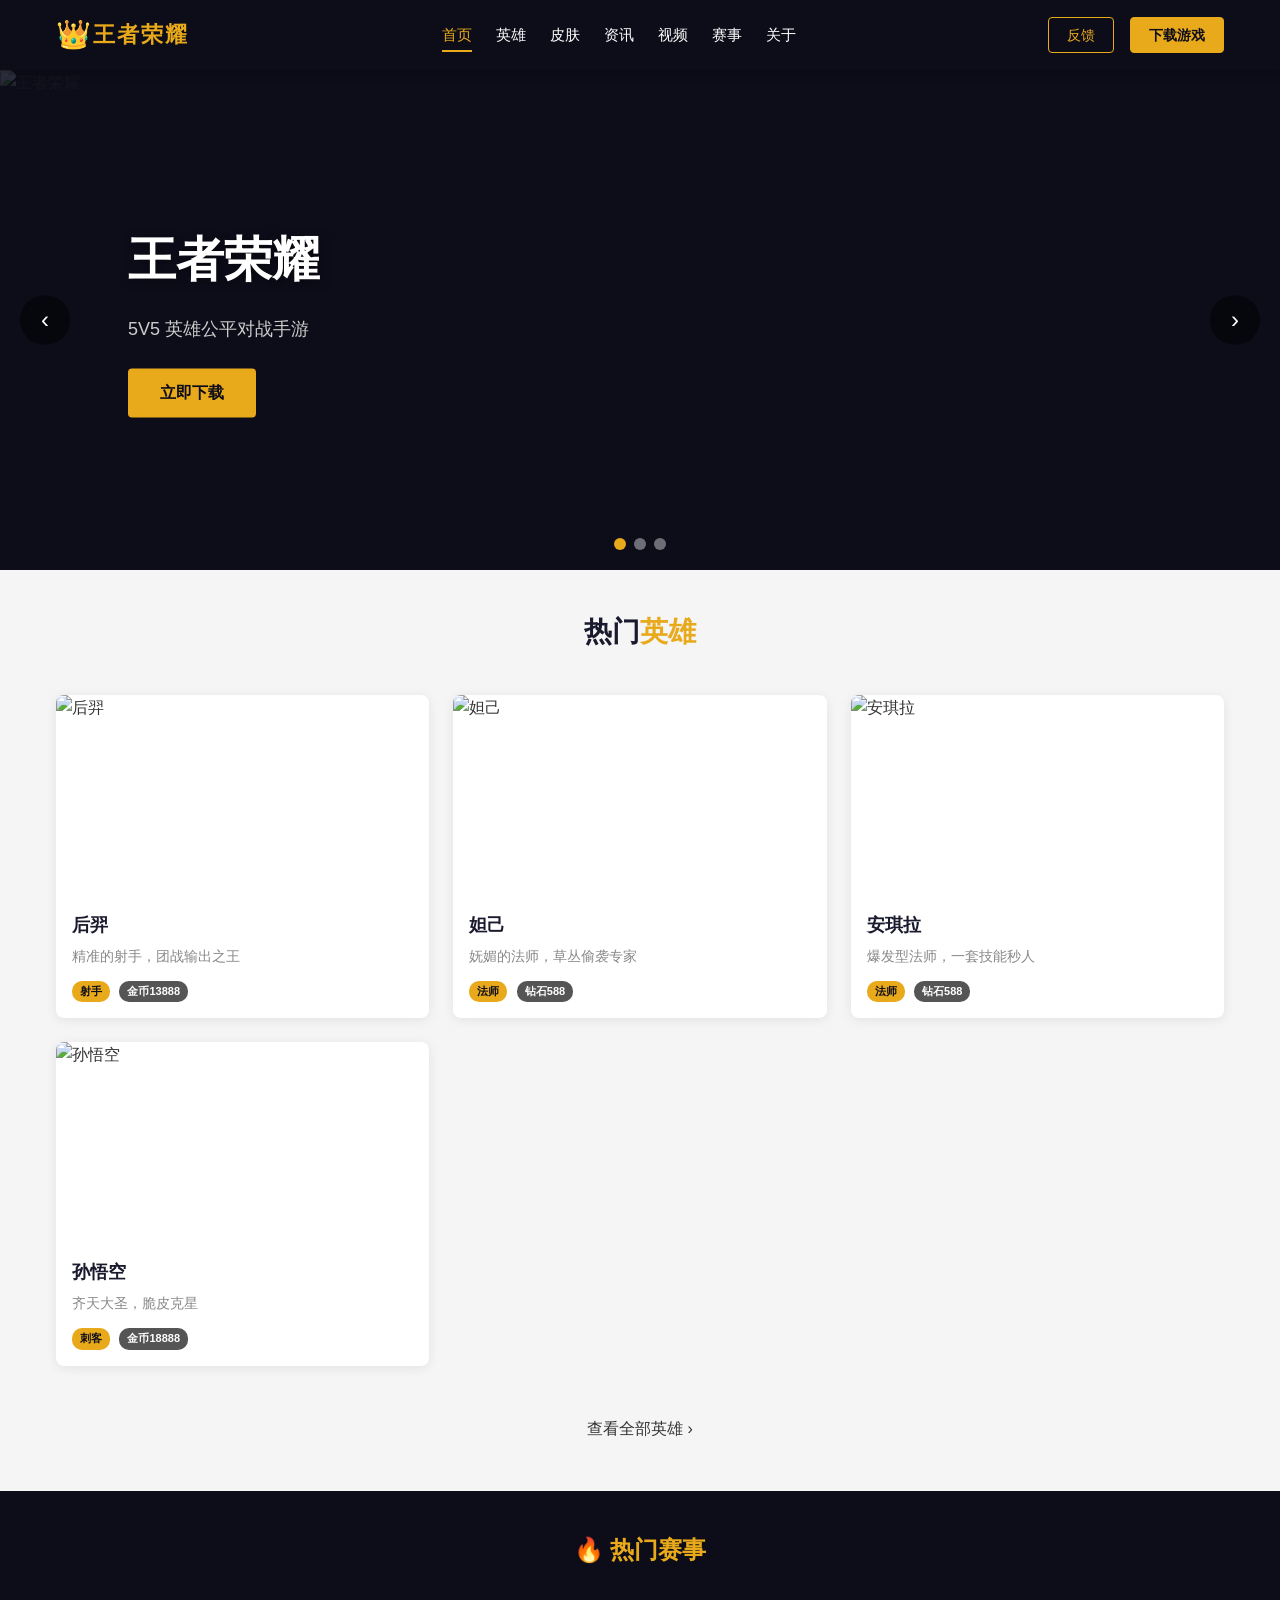
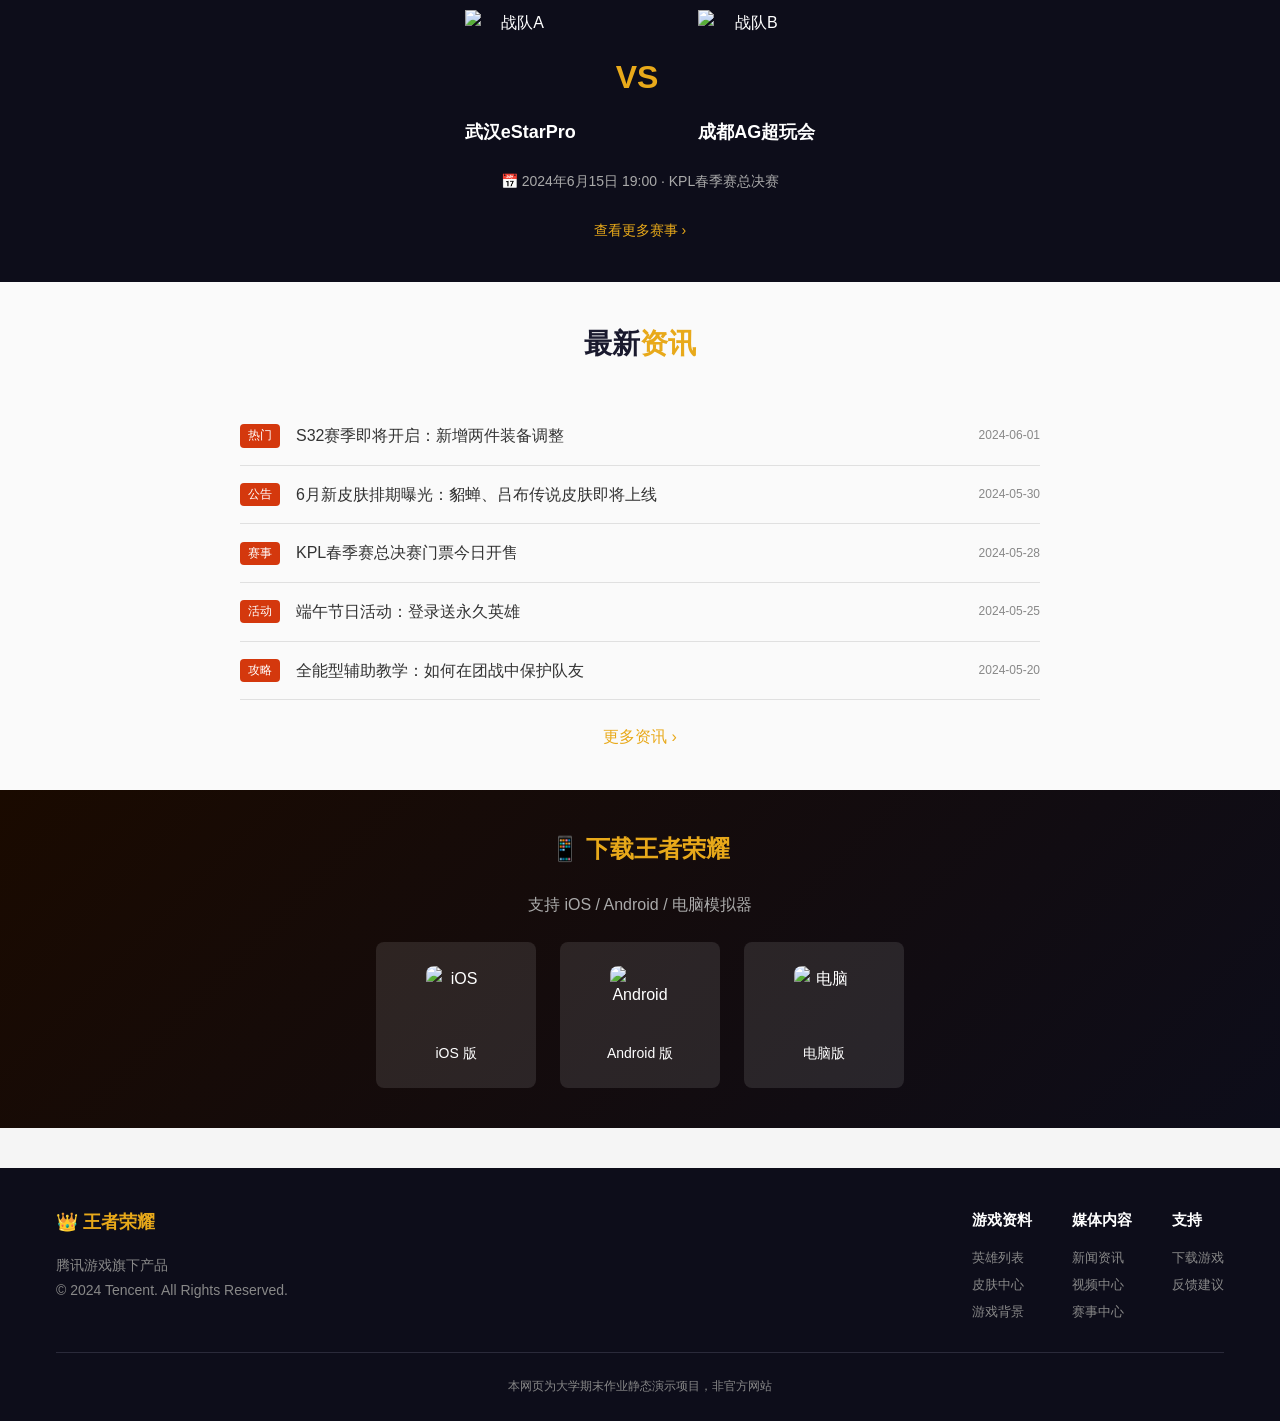
==== index.html @ e77afdf5 "feat: 完成王者荣耀官网静态网页项目 - 10个页面：首页、英雄列表、英雄详情、皮肤中心、新闻资讯、视频中心、赛事中心、下载中心、游戏介绍、反馈留言 - 使用真实英雄名称（后羿、妲己、安琪拉、孙悟" ====
<!DOCTYPE html>
<html lang="zh-CN">
<head>
    <meta charset="UTF-8">
    <meta name="viewport" content="width=device-width, initial-scale=1.0">
    <title>王者荣耀官方网站 - 腾讯游戏</title>
    <!-- 引入全局样式 -->
    <link rel="stylesheet" href="style.css">
    <style>
        /* ========== 首页专属样式（不放进通用 style.css）========== */
        .hero-showcase {
            padding: var(--spacing-xl) 0;
        }

        .hot-match {
            background: var(--color-bg-dark);
            padding: var(--spacing-xl) 0;
            color: white;
        }

        .hot-match h2 {
            text-align: center;
            margin-bottom: var(--spacing-lg);
        }

        .match-teams {
            display: flex;
            justify-content: center;
            align-items: center;
            gap: var(--spacing-xl);
        }

        .match-team {
            text-align: center;
        }

        .match-team img {
            width: 100px;
            height: 100px;
            object-fit: contain;
        }

        .match-team h4 {
            margin-top: var(--spacing-sm);
            font-size: 18px;
        }

        .match-vs {
            font-size: 32px;
            color: var(--color-primary);
            font-weight: bold;
        }

        .match-time {
            text-align: center;
            color: var(--color-text-light);
            margin-bottom: var(--spacing-lg);
            font-size: 14px;
        }

        .download-app-section {
            background: linear-gradient(135deg, #1a0a00 0%, var(--color-bg-dark) 100%);
            padding: var(--spacing-xl) 0;
            text-align: center;
            color: white;
        }

        .download-app-section h2 {
            color: var(--color-primary);
            margin-bottom: var(--spacing-lg);
        }

        .app-icons {
            display: flex;
            justify-content: center;
            gap: var(--spacing-lg);
            margin-top: var(--spacing-lg);
        }

        .app-icon-item {
            background: rgba(255,255,255,0.1);
            padding: var(--spacing-lg);
            border-radius: var(--radius-md);
            text-align: center;
            width: 160px;
        }

        .app-icon-item img {
            width: 60px;
            height: 60px;
            margin: 0 auto var(--spacing-md);
            border-radius: var(--radius-md);
        }

        .app-icon-item p {
            font-size: 14px;
        }

        .hot-news {
            padding: var(--spacing-xl) 0;
        }

        .hot-news-list {
            max-width: 800px;
            margin: 0 auto;
        }

        .hot-news-item {
            display: flex;
            align-items: center;
            padding: var(--spacing-md) 0;
            border-bottom: 1px solid var(--color-border);
        }

        .hot-news-item span {
            background: var(--color-accent);
            color: white;
            padding: 2px 8px;
            border-radius: var(--radius-sm);
            font-size: 12px;
            margin-right: var(--spacing-md);
            flex-shrink: 0;
        }

        .hot-news-item a {
            font-size: 16px;
            color: var(--color-text);
            transition: color 0.3s;
        }

        .hot-news-item a:hover {
            color: var(--color-primary);
        }

        .hot-news-item small {
            margin-left: auto;
            color: var(--color-text-light);
            font-size: 12px;
        }
    </style>
</head>
<body>

    <!-- ========== 顶部导航栏 ========== -->
    <header class="header">
        <div class="container">
            <nav class="nav">
                <!-- Logo -->
                <a href="index.html" class="logo">
                    <span style="font-size:28px;">👑</span>
                    王者荣耀
                </a>

                <!-- 导航链接 -->
                <ul class="nav-list">
                    <li><a href="index.html" class="active">首页</a></li>
                    <li><a href="heroes.html">英雄</a></li>
                    <li><a href="skins.html">皮肤</a></li>
                    <li><a href="news.html">资讯</a></li>
                    <li><a href="video.html">视频</a></li>
                    <li><a href="esports.html">赛事</a></li>
                    <li><a href="about.html">关于</a></li>
                </ul>

                <!-- 右侧按钮 -->
                <div class="nav-right">
                    <a href="contact.html" class="btn-nav btn-login">反馈</a>
                    <a href="download.html" class="btn-nav btn-download">下载游戏</a>
                </div>
            </nav>
        </div>
    </header>

    <!-- ========== 轮播 Banner ========== -->
    <section class="banner">
        <!-- 轮播图片（使用占位图，后续替换真实图片）-->
        <div class="banner-slides">
            <div class="banner-slide">
                <img src="https://game.gtimg.cn/images/yxzj/web201610/page_banner1.jpg" alt="王者荣耀">
                <div class="banner-overlay"></div>
                <div class="banner-content">
                    <h1>王者荣耀</h1>
                    <p>5V5 英雄公平对战手游</p>
                    <a href="download.html" class="btn-primary">立即下载</a>
                </div>
            </div>
            <div class="banner-slide">
                <img src="https://game.gtimg.cn/images/yxzj/web201610/page_banner2.jpg" alt="新英雄上线">
                <div class="banner-overlay"></div>
                <div class="banner-content">
                    <h1>新英雄·亚连</h1>
                    <p>剑舞长空，斩尽不平</p>
                    <a href="heroes.html" class="btn-primary">了解更多</a>
                </div>
            </div>
            <div class="banner-slide">
                <img src="https://game.gtimg.cn/images/yxzj/web201610/page_banner3.jpg" alt="冠军杯">
                <div class="banner-overlay"></div>
                <div class="banner-content">
                    <h1>2024 冠军杯</h1>
                    <p>巅峰对决，谁与争锋</p>
                    <a href="esports.html" class="btn-primary">观赛入口</a>
                </div>
            </div>
        </div>

        <!-- 左右箭头 -->
        <div class="banner-arrow prev">‹</div>
        <div class="banner-arrow next">›</div>

        <!-- 指示点 -->
        <div class="banner-dots">
            <span class="active"></span>
            <span></span>
            <span></span>
        </div>
    </section>

    <!-- ========== 热门英雄展示 ========== -->
    <section class="hero-showcase">
        <div class="container">
            <h2 class="section-title">热门<span>英雄</span></h2>
            <div class="card-grid">
                <!-- 英雄卡片 1：后羿 -->
                <div class="card">
                    <img src="https://game.gtimg.cn/images/yxzj/img201606/heroimg/111/111.jpg" alt="后羿">
                    <div class="card-body">
                        <h3>后羿</h3>
                        <p>精准的射手，团战输出之王</p>
                        <div style="margin-top:10px;">
                            <span class="hero-tag">射手</span>
                            <span class="hero-tag" style="background:#555;color:#fff;">金币13888</span>
                        </div>
                    </div>
                </div>
                <!-- 英雄卡片 2：妲己 -->
                <div class="card">
                    <img src="https://game.gtimg.cn/images/yxzj/img201606/heroimg/109/109.jpg" alt="妲己">
                    <div class="card-body">
                        <h3>妲己</h3>
                        <p>妩媚的法师，草丛偷袭专家</p>
                        <div style="margin-top:10px;">
                            <span class="hero-tag">法师</span>
                            <span class="hero-tag" style="background:#555;color:#fff;">钻石588</span>
                        </div>
                    </div>
                </div>
                <!-- 英雄卡片 3：安琪拉 -->
                <div class="card">
                    <img src="https://game.gtimg.cn/images/yxzj/img201606/heroimg/142/142.jpg" alt="安琪拉">
                    <div class="card-body">
                        <h3>安琪拉</h3>
                        <p>爆发型法师，一套技能秒人</p>
                        <div style="margin-top:10px;">
                            <span class="hero-tag">法师</span>
                            <span class="hero-tag" style="background:#555;color:#fff;">钻石588</span>
                        </div>
                    </div>
                </div>
                <!-- 英雄卡片 4：孙悟空 -->
                <div class="card">
                    <img src="https://game.gtimg.cn/images/yxzj/img201606/heroimg/167/167.jpg" alt="孙悟空">
                    <div class="card-body">
                        <h3>孙悟空</h3>
                        <p>齐天大圣，脆皮克星</p>
                        <div style="margin-top:10px;">
                            <span class="hero-tag">刺客</span>
                            <span class="hero-tag" style="background:#555;color:#fff;">金币18888</span>
                        </div>
                    </div>
                </div>
            </div>
            <div style="text-align:center;margin-top:var(--spacing-xl);">
                <a href="heroes.html" class="btn-primary" style="padding:10px 30px;border-radius:8px;display:inline-block;">查看全部英雄 ›</a>
            </div>
        </div>
    </section>

    <!-- ========== 热门赛事 ========== -->
    <section class="hot-match">
        <div class="container">
            <h2 style="color:var(--color-primary);text-align:center;margin-bottom:var(--spacing-xl);">🔥 热门赛事</h2>
            <div class="match-teams">
                <div class="match-team">
                    <img src="https://game.gtimg.cn/images/yxzj/esports/team/hero1.png" alt="战队A">
                    <h4>武汉eStarPro</h4>
                </div>
                <div class="match-vs">VS</div>
                <div class="match-team">
                    <img src="https://game.gtimg.cn/images/yxzj/esports/team/hero2.png" alt="战队B">
                    <h4>成都AG超玩会</h4>
                </div>
            </div>
            <p class="match-time" style="text-align:center;margin-top:var(--spacing-lg);color:#aaa;">
                📅 2024年6月15日 19:00 · KPL春季赛总决赛
            </p>
            <div style="text-align:center;">
                <a href="esports.html" style="color:var(--color-primary);font-size:14px;">查看更多赛事 ›</a>
            </div>
        </div>
    </section>

    <!-- ========== 热点资讯 ========== -->
    <section class="hot-news" style="background:#fafafa;">
        <div class="container">
            <h2 class="section-title">最新<span>资讯</span></h2>
            <div class="hot-news-list">
                <div class="hot-news-item">
                    <span>热门</span>
                    <a href="news.html">S32赛季即将开启：新增两件装备调整</a>
                    <small>2024-06-01</small>
                </div>
                <div class="hot-news-item">
                    <span>公告</span>
                    <a href="news.html">6月新皮肤排期曝光：貂蝉、吕布传说皮肤即将上线</a>
                    <small>2024-05-30</small>
                </div>
                <div class="hot-news-item">
                    <span>赛事</span>
                    <a href="esports.html">KPL春季赛总决赛门票今日开售</a>
                    <small>2024-05-28</small>
                </div>
                <div class="hot-news-item">
                    <span>活动</span>
                    <a href="news.html">端午节日活动：登录送永久英雄</a>
                    <small>2024-05-25</small>
                </div>
                <div class="hot-news-item">
                    <span>攻略</span>
                    <a href="video.html">全能型辅助教学：如何在团战中保护队友</a>
                    <small>2024-05-20</small>
                </div>
            </div>
            <div style="text-align:center;margin-top:var(--spacing-lg);">
                <a href="news.html" style="color:var(--color-primary);">更多资讯 ›</a>
            </div>
        </div>
    </section>

    <!-- ========== 下载 App ========== -->
    <section class="download-app-section">
        <div class="container">
            <h2>📱 下载王者荣耀</h2>
            <p style="color:#aaa;margin-bottom:var(--spacing-lg);">支持 iOS / Android / 电脑模拟器</p>
            <div class="app-icons">
                <div class="app-icon-item">
                    <img src="https://puui.qpic.cn/vupload/0/1586585781086_r2hnoqf1y6h.png/0" alt="iOS">
                    <p>iOS 版</p>
                </div>
                <div class="app-icon-item">
                    <img src="https://puui.qpic.cn/vupload/0/1586585781090_7k5k4c2l9.png/0" alt="Android">
                    <p>Android 版</p>
                </div>
                <div class="app-icon-item">
                    <img src="https://game.gtimg.cn/images/yxzj/web201706/mac.png" alt="电脑">
                    <p>电脑版</p>
                </div>
            </div>
        </div>
    </section>

    <!-- ========== 底部 Footer ========== -->
    <footer class="footer">
        <div class="container">
            <div class="footer-content">
                <div class="footer-left">
                    <h3>👑 王者荣耀</h3>
                    <p>腾讯游戏旗下产品</p>
                    <p>© 2024 Tencent. All Rights Reserved.</p>
                </div>
                <div class="footer-links">
                    <div>
                        <h4>游戏资料</h4>
                        <a href="heroes.html">英雄列表</a>
                        <a href="skins.html">皮肤中心</a>
                        <a href="about.html">游戏背景</a>
                    </div>
                    <div>
                        <h4>媒体内容</h4>
                        <a href="news.html">新闻资讯</a>
                        <a href="video.html">视频中心</a>
                        <a href="esports.html">赛事中心</a>
                    </div>
                    <div>
                        <h4>支持</h4>
                        <a href="download.html">下载游戏</a>
                        <a href="contact.html">反馈建议</a>
                    </div>
                </div>
            </div>
            <div class="footer-bottom">
                <p>本网页为大学期末作业静态演示项目，非官方网站</p>
            </div>
        </div>
    </footer>

    <!-- 引入 JS -->
    <script src="main.js"></script>
</body>
</html>
---- style.css ----
/* ============================================
   王者荣耀官网 - 全局样式表
   适用于所有页面，代码简洁，注释详细
   ============================================ */

/* ---------- 0. CSS变量（全局颜色/字体）---------- */
:root {
    /* 主色调 */
    --color-primary: #e8a91a;       /* 王者金 */
    --color-secondary: #1a1a2e;     /* 深蓝黑 */
    --color-accent: #d4380d;        /* 红色强调 */
    --color-bg-dark: #0d0d1a;       /* 深色背景 */
    --color-bg-light: #f5f5f5;      /* 浅色背景 */

    /* 文字颜色 */
    --color-text: #333333;
    --color-text-light: #888888;
    --color-text-white: #ffffff;

    /* 边框 */
    --color-border: #e0e0e0;
    --color-border-dark: #2a2a3a;

    /* 间距 */
    --spacing-sm: 8px;
    --spacing-md: 16px;
    --spacing-lg: 24px;
    --spacing-xl: 40px;

    /* 圆角 */
    --radius-sm: 4px;
    --radius-md: 8px;
    --radius-lg: 12px;
}

/* ---------- 1. 基础重置 ---------- */
* {
    margin: 0;
    padding: 0;
    box-sizing: border-box;
}

body {
    font-family: "Microsoft YaHei", "PingFang SC", sans-serif;
    font-size: 16px;
    line-height: 1.6;
    color: var(--color-text);
    background-color: var(--color-bg-light);
    min-height: 100vh;
}

a {
    text-decoration: none;
    color: inherit;
}

ul {
    list-style: none;
}

img {
    max-width: 100%;
    display: block;
}

/* ---------- 2. 通用布局类 ---------- */
.container {
    width: 1200px;
    margin: 0 auto;
    padding: 0 var(--spacing-md);
}

.section-title {
    font-size: 28px;
    color: var(--color-secondary);
    text-align: center;
    margin-bottom: var(--spacing-xl);
}

.section-title span {
    color: var(--color-primary);
}

/* ---------- 3. 顶部导航栏 ---------- */
.header {
    background-color: var(--color-bg-dark);
    position: sticky;
    top: 0;
    z-index: 1000;
    box-shadow: 0 2px 10px rgba(0,0,0,0.3);
}

.nav {
    display: flex;
    align-items: center;
    height: 70px;
    justify-content: space-between;
}

/* Logo */
.logo {
    display: flex;
    align-items: center;
    color: var(--color-primary);
    font-size: 22px;
    font-weight: bold;
    letter-spacing: 2px;
}

.logo img {
    height: 40px;
    margin-right: 10px;
}

/* 导航链接 */
.nav-list {
    display: flex;
    gap: var(--spacing-lg);
}

.nav-list a {
    color: var(--color-text-white);
    font-size: 15px;
    padding: 5px 0;
    transition: color 0.3s;
    position: relative;
}

.nav-list a:hover,
.nav-list a.active {
    color: var(--color-primary);
}

.nav-list a::after {
    content: '';
    position: absolute;
    bottom: -4px;
    left: 0;
    width: 0;
    height: 2px;
    background: var(--color-primary);
    transition: width 0.3s;
}

.nav-list a:hover::after,
.nav-list a.active::after {
    width: 100%;
}

/* 导航右侧按钮 */
.nav-right {
    display: flex;
    gap: var(--spacing-md);
}

.btn-nav {
    padding: 6px 18px;
    border-radius: var(--radius-sm);
    font-size: 14px;
    cursor: pointer;
    transition: all 0.3s;
}

.btn-login {
    background: transparent;
    border: 1px solid var(--color-primary);
    color: var(--color-primary);
}

.btn-login:hover {
    background: var(--color-primary);
    color: var(--color-bg-dark);
}

.btn-download {
    background: var(--color-primary);
    border: 1px solid var(--color-primary);
    color: var(--color-bg-dark);
    font-weight: bold;
}

.btn-download:hover {
    background: #ffb933;
    border-color: #ffb933;
}

/* ---------- 4. 底部 Footer ---------- */
.footer {
    background-color: var(--color-bg-dark);
    color: var(--color-text-light);
    padding: var(--spacing-xl) 0 var(--spacing-lg);
    margin-top: var(--spacing-xl);
}

.footer-content {
    display: flex;
    justify-content: space-between;
    gap: var(--spacing-xl);
}

.footer-left h3 {
    color: var(--color-primary);
    font-size: 18px;
    margin-bottom: var(--spacing-md);
}

.footer-left p {
    font-size: 14px;
    line-height: 1.8;
}

.footer-links {
    display: flex;
    gap: var(--spacing-xl);
}

.footer-links div h4 {
    color: var(--color-text-white);
    margin-bottom: var(--spacing-md);
    font-size: 15px;
}

.footer-links div a {
    display: block;
    color: var(--color-text-light);
    font-size: 13px;
    margin-bottom: 6px;
    transition: color 0.3s;
}

.footer-links div a:hover {
    color: var(--color-primary);
}

.footer-bottom {
    text-align: center;
    padding-top: var(--spacing-lg);
    margin-top: var(--spacing-lg);
    border-top: 1px solid var(--color-border-dark);
    font-size: 12px;
}

/* ---------- 5. 轮播 Banner ---------- */
.banner {
    position: relative;
    width: 100%;
    height: 500px;
    overflow: hidden;
    background: var(--color-bg-dark);
}

.banner-slides {
    display: flex;
    height: 100%;
    transition: transform 0.5s ease;
}

.banner-slide {
    min-width: 100%;
    height: 100%;
    display: flex;
    align-items: center;
    justify-content: center;
    position: relative;
}

.banner-slide img {
    width: 100%;
    height: 100%;
    object-fit: cover;
}

/* Banner 遮罩层 */
.banner-overlay {
    position: absolute;
    top: 0;
    left: 0;
    width: 100%;
    height: 100%;
    background: linear-gradient(90deg, rgba(13,13,26,0.85) 0%, rgba(13,13,26,0.3) 60%, transparent 100%);
}

/* Banner 文字内容 */
.banner-content {
    position: absolute;
    left: 10%;
    top: 50%;
    transform: translateY(-50%);
    z-index: 2;
    color: var(--color-text-white);
}

.banner-content h1 {
    font-size: 48px;
    margin-bottom: var(--spacing-md);
    text-shadow: 2px 2px 8px rgba(0,0,0,0.5);
}

.banner-content p {
    font-size: 18px;
    margin-bottom: var(--spacing-lg);
    color: #ccc;
}

.banner-content .btn-primary {
    background: var(--color-primary);
    color: var(--color-bg-dark);
    padding: 12px 32px;
    border-radius: var(--radius-sm);
    font-size: 16px;
    font-weight: bold;
    display: inline-block;
    transition: background 0.3s;
}

.banner-content .btn-primary:hover {
    background: #ffb933;
}

/* Banner 指示器 */
.banner-dots {
    position: absolute;
    bottom: 20px;
    left: 50%;
    transform: translateX(-50%);
    display: flex;
    gap: 8px;
    z-index: 2;
}

.banner-dots span {
    width: 12px;
    height: 12px;
    border-radius: 50%;
    background: rgba(255,255,255,0.4);
    cursor: pointer;
    transition: background 0.3s;
}

.banner-dots span.active {
    background: var(--color-primary);
}

/* Banner 左右箭头 */
.banner-arrow {
    position: absolute;
    top: 50%;
    transform: translateY(-50%);
    width: 50px;
    height: 50px;
    background: rgba(0,0,0,0.5);
    border-radius: 50%;
    display: flex;
    align-items: center;
    justify-content: center;
    color: white;
    font-size: 24px;
    cursor: pointer;
    z-index: 2;
    transition: background 0.3s;
    user-select: none;
}

.banner-arrow:hover {
    background: var(--color-primary);
}

.banner-arrow.prev { left: 20px; }
.banner-arrow.next { right: 20px; }

/* ---------- 6. 卡片网格 ---------- */
.card-grid {
    display: grid;
    grid-template-columns: repeat(auto-fill, minmax(280px, 1fr));
    gap: var(--spacing-lg);
}

/* 通用卡片 */
.card {
    background: white;
    border-radius: var(--radius-md);
    overflow: hidden;
    box-shadow: 0 2px 12px rgba(0,0,0,0.08);
    transition: transform 0.3s, box-shadow 0.3s;
}

.card:hover {
    transform: translateY(-5px);
    box-shadow: 0 8px 24px rgba(0,0,0,0.15);
}

.card img {
    width: 100%;
    height: 200px;
    object-fit: cover;
}

.card-body {
    padding: var(--spacing-md);
}

.card-body h3 {
    font-size: 18px;
    margin-bottom: 6px;
    color: var(--color-secondary);
}

.card-body p {
    font-size: 14px;
    color: var(--color-text-light);
    line-height: 1.5;
}

/* ---------- 7. 英雄卡片（特殊样式）---------- */
.hero-card {
    position: relative;
    border-radius: var(--radius-md);
    overflow: hidden;
    cursor: pointer;
}

.hero-card img {
    height: 320px;
    width: 100%;
    object-fit: cover;
    transition: transform 0.3s;
}

.hero-card:hover img {
    transform: scale(1.05);
}

.hero-card-info {
    position: absolute;
    bottom: 0;
    left: 0;
    width: 100%;
    padding: var(--spacing-md);
    background: linear-gradient(transparent, rgba(0,0,0,0.9));
    color: white;
}

.hero-card-info h3 {
    font-size: 18px;
}

.hero-card-info p {
    font-size: 13px;
    color: #ccc;
}

.hero-tag {
    display: inline-block;
    background: var(--color-primary);
    color: var(--color-bg-dark);
    font-size: 11px;
    padding: 2px 8px;
    border-radius: 10px;
    margin-right: 5px;
    font-weight: bold;
}

/* ---------- 8. 标签筛选栏 ---------- */
.filter-bar {
    display: flex;
    gap: var(--spacing-md);
    justify-content: center;
    margin-bottom: var(--spacing-xl);
    flex-wrap: wrap;
}

.filter-btn {
    padding: 8px 20px;
    border-radius: 20px;
    border: 1px solid var(--color-border);
    background: white;
    cursor: pointer;
    font-size: 14px;
    transition: all 0.3s;
    color: var(--color-text);
}

.filter-btn:hover,
.filter-btn.active {
    background: var(--color-primary);
    border-color: var(--color-primary);
    color: var(--color-bg-dark);
    font-weight: bold;
}

/* ---------- 9. 内页大 Banner ---------- */
.page-banner {
    height: 300px;
    background: linear-gradient(135deg, var(--color-bg-dark) 0%, #2a1a0a 100%);
    display: flex;
    flex-direction: column;
    align-items: center;
    justify-content: center;
    color: white;
    text-align: center;
}

.page-banner h1 {
    font-size: 42px;
    color: var(--color-primary);
    margin-bottom: var(--spacing-md);
}

.page-banner p {
    font-size: 16px;
    color: #aaa;
}

/* ---------- 10. 面包屑导航 ---------- */
.breadcrumb {
    padding: var(--spacing-md) 0;
    font-size: 14px;
    color: var(--color-text-light);
}

.breadcrumb a {
    color: var(--color-text-light);
}

.breadcrumb a:hover {
    color: var(--color-primary);
}

.breadcrumb span {
    margin: 0 8px;
}

/* ---------- 11. 英雄详情页布局 ---------- */
.hero-detail-wrapper {
    display: flex;
    gap: var(--spacing-xl);
    margin-top: var(--spacing-xl);
}

.hero-detail-left {
    flex: 0 0 400px;
}

.hero-detail-left img {
    width: 100%;
    border-radius: var(--radius-md);
    box-shadow: 0 4px 20px rgba(0,0,0,0.15);
}

.hero-detail-right {
    flex: 1;
}

.hero-detail-right h2 {
    font-size: 32px;
    color: var(--color-primary);
    margin-bottom: var(--spacing-sm);
}

.hero-detail-right .hero-subtitle {
    color: var(--color-text-light);
    margin-bottom: var(--spacing-lg);
    font-size: 16px;
}

.hero-stats {
    display: grid;
    grid-template-columns: repeat(4, 1fr);
    gap: var(--spacing-md);
    margin-bottom: var(--spacing-lg);
}

.hero-stat {
    background: white;
    border-radius: var(--radius-md);
    padding: var(--spacing-md);
    text-align: center;
    box-shadow: 0 2px 8px rgba(0,0,0,0.06);
}

.hero-stat label {
    display: block;
    font-size: 12px;
    color: var(--color-text-light);
    margin-bottom: 4px;
}

.hero-stat .value {
    font-size: 24px;
    font-weight: bold;
    color: var(--color-accent);
}

.hero-skills {
    margin-top: var(--spacing-lg);
}

.hero-skills h3 {
    font-size: 18px;
    margin-bottom: var(--spacing-md);
}

.skill-item {
    display: flex;
    gap: var(--spacing-md);
    background: white;
    border-radius: var(--radius-md);
    padding: var(--spacing-md);
    margin-bottom: var(--spacing-md);
    box-shadow: 0 2px 8px rgba(0,0,0,0.06);
}

.skill-item img {
    width: 80px;
    height: 80px;
    border-radius: var(--radius-sm);
    object-fit: cover;
}

.skill-item-info h4 {
    font-size: 16px;
    margin-bottom: 4px;
    color: var(--color-secondary);
}

.skill-item-info p {
    font-size: 14px;
    color: var(--color-text-light);
}

/* ---------- 12. 新闻列表页 ---------- */
.news-list {
    max-width: 900px;
    margin: 0 auto;
}

.news-item {
    display: flex;
    gap: var(--spacing-lg);
    padding: var(--spacing-lg);
    background: white;
    border-radius: var(--radius-md);
    margin-bottom: var(--spacing-md);
    box-shadow: 0 2px 8px rgba(0,0,0,0.06);
    transition: box-shadow 0.3s;
    cursor: pointer;
}

.news-item:hover {
    box-shadow: 0 4px 16px rgba(0,0,0,0.12);
}

.news-item img {
    width: 200px;
    height: 140px;
    border-radius: var(--radius-sm);
    object-fit: cover;
    flex-shrink: 0;
}

.news-item-content h3 {
    font-size: 18px;
    margin-bottom: 8px;
    color: var(--color-secondary);
}

.news-item-content p {
    font-size: 14px;
    color: var(--color-text-light);
    line-height: 1.6;
    margin-bottom: 8px;
}

.news-meta {
    font-size: 12px;
    color: #aaa;
}

/* ---------- 13. 表单样式 ---------- */
.form-box {
    background: white;
    border-radius: var(--radius-md);
    padding: var(--spacing-xl);
    box-shadow: 0 2px 12px rgba(0,0,0,0.08);
    max-width: 600px;
    margin: 0 auto;
}

.form-group {
    margin-bottom: var(--spacing-lg);
}

.form-group label {
    display: block;
    font-size: 14px;
    margin-bottom: 6px;
    font-weight: 500;
    color: var(--color-secondary);
}

.form-group input,
.form-group textarea,
.form-group select {
    width: 100%;
    padding: 10px 14px;
    border: 1px solid var(--color-border);
    border-radius: var(--radius-sm);
    font-size: 14px;
    font-family: inherit;
    transition: border-color 0.3s;
}

.form-group input:focus,
.form-group textarea:focus,
.form-group select:focus {
    outline: none;
    border-color: var(--color-primary);
}

.form-group textarea {
    height: 120px;
    resize: vertical;
}

.btn-submit {
    width: 100%;
    padding: 12px;
    background: var(--color-primary);
    color: var(--color-bg-dark);
    border: none;
    border-radius: var(--radius-sm);
    font-size: 16px;
    font-weight: bold;
    cursor: pointer;
    transition: background 0.3s;
}

.btn-submit:hover {
    background: #ffb933;
}

/* ---------- 14. 视频卡片 ---------- */
.video-grid {
    display: grid;
    grid-template-columns: repeat(3, 1fr);
    gap: var(--spacing-lg);
}

.video-card {
    background: white;
    border-radius: var(--radius-md);
    overflow: hidden;
    box-shadow: 0 2px 12px rgba(0,0,0,0.08);
    transition: transform 0.3s;
}

.video-card:hover {
    transform: translateY(-5px);
}

.video-thumbnail {
    position: relative;
    height: 180px;
    overflow: hidden;
}

.video-thumbnail img {
    width: 100%;
    height: 100%;
    object-fit: cover;
}

.video-play-icon {
    position: absolute;
    top: 50%;
    left: 50%;
    transform: translate(-50%, -50%);
    width: 50px;
    height: 50px;
    background: rgba(232, 169, 26, 0.9);
    border-radius: 50%;
    display: flex;
    align-items: center;
    justify-content: center;
    color: white;
    font-size: 20px;
}

.video-card-body {
    padding: var(--spacing-md);
}

.video-card-body h3 {
    font-size: 15px;
    margin-bottom: 6px;
    color: var(--color-secondary);
}

.video-card-body p {
    font-size: 12px;
    color: var(--color-text-light);
}

/* ---------- 15. 赛事页样式 ---------- */
.match-card {
    background: white;
    border-radius: var(--radius-md);
    padding: var(--spacing-lg);
    box-shadow: 0 2px 12px rgba(0,0,0,0.08);
    text-align: center;
    margin-bottom: var(--spacing-lg);
}

.match-card .match-time {
    font-size: 14px;
    color: var(--color-text-light);
    margin-bottom: var(--spacing-md);
}

.match-card .teams {
    display: flex;
    align-items: center;
    justify-content: center;
    gap: var(--spacing-xl);
}

.match-card .team {
    text-align: center;
}

.match-card .team img {
    width: 80px;
    height: 80px;
    margin: 0 auto var(--spacing-sm);
    object-fit: contain;
}

.match-card .team-name {
    font-size: 16px;
    font-weight: bold;
    color: var(--color-secondary);
}

.match-card .vs {
    font-size: 24px;
    font-weight: bold;
    color: var(--color-primary);
}

/* ---------- 16. 下载页样式 ---------- */
.download-section {
    text-align: center;
    padding: var(--spacing-xl);
}

.download-qr {
    display: flex;
    justify-content: center;
    gap: var(--spacing-xl);
    margin: var(--spacing-xl) 0;
}

.qr-item {
    background: white;
    padding: var(--spacing-lg);
    border-radius: var(--radius-md);
    box-shadow: 0 2px 12px rgba(0,0,0,0.08);
    text-align: center;
}

.qr-item img {
    width: 150px;
    height: 150px;
    margin-bottom: var(--spacing-md);
}

.qr-item p {
    font-size: 14px;
    color: var(--color-secondary);
}

.download-buttons {
    display: flex;
    justify-content: center;
    gap: var(--spacing-lg);
    margin-top: var(--spacing-xl);
}

.btn-download-big {
    padding: 14px 40px;
    background: var(--color-primary);
    color: var(--color-bg-dark);
    border-radius: var(--radius-md);
    font-size: 16px;
    font-weight: bold;
    display: inline-flex;
    align-items: center;
    gap: 8px;
    transition: background 0.3s;
}

.btn-download-big:hover {
    background: #ffb933;
}

/* ---------- 17. 分页组件 ---------- */
.pagination {
    display: flex;
    justify-content: center;
    gap: var(--spacing-sm);
    margin-top: var(--spacing-xl);
}

.pagination button {
    width: 40px;
    height: 40px;
    border: 1px solid var(--color-border);
    background: white;
    border-radius: var(--radius-sm);
    cursor: pointer;
    font-size: 14px;
    transition: all 0.3s;
}

.pagination button:hover,
.pagination button.active {
    background: var(--color-primary);
    border-color: var(--color-primary);
    color: var(--color-bg-dark);
    font-weight: bold;
}

/* ---------- 18. 回顶部按钮 ---------- */
.back-to-top {
    position: fixed;
    right: 30px;
    bottom: 30px;
    width: 45px;
    height: 45px;
    background: var(--color-primary);
    color: white;
    border-radius: 50%;
    display: flex;
    align-items: center;
    justify-content: center;
    font-size: 20px;
    cursor: pointer;
    box-shadow: 0 4px 12px rgba(0,0,0,0.2);
    opacity: 0;
    transition: opacity 0.3s;
    z-index: 999;
}

.back-to-top.show {
    opacity: 1;
}

/* ---------- 19. 响应式适配 ---------- */
@media (max-width: 768px) {
    .container {
        width: 100%;
        padding: 0 var(--spacing-md);
    }

    .nav-list {
        display: none;
    }

    .hero-detail-wrapper {
        flex-direction: column;
    }

    .hero-detail-left {
        flex: none;
    }

    .hero-stats {
        grid-template-columns: repeat(2, 1fr);
    }

    .video-grid {
        grid-template-columns: 1fr;
    }

    .banner-content h1 {
        font-size: 28px;
    }

    .footer-content {
        flex-direction: column;
    }

    .news-item {
        flex-direction: column;
    }

    .news-item img {
        width: 100%;
        height: 180px;
    }
}
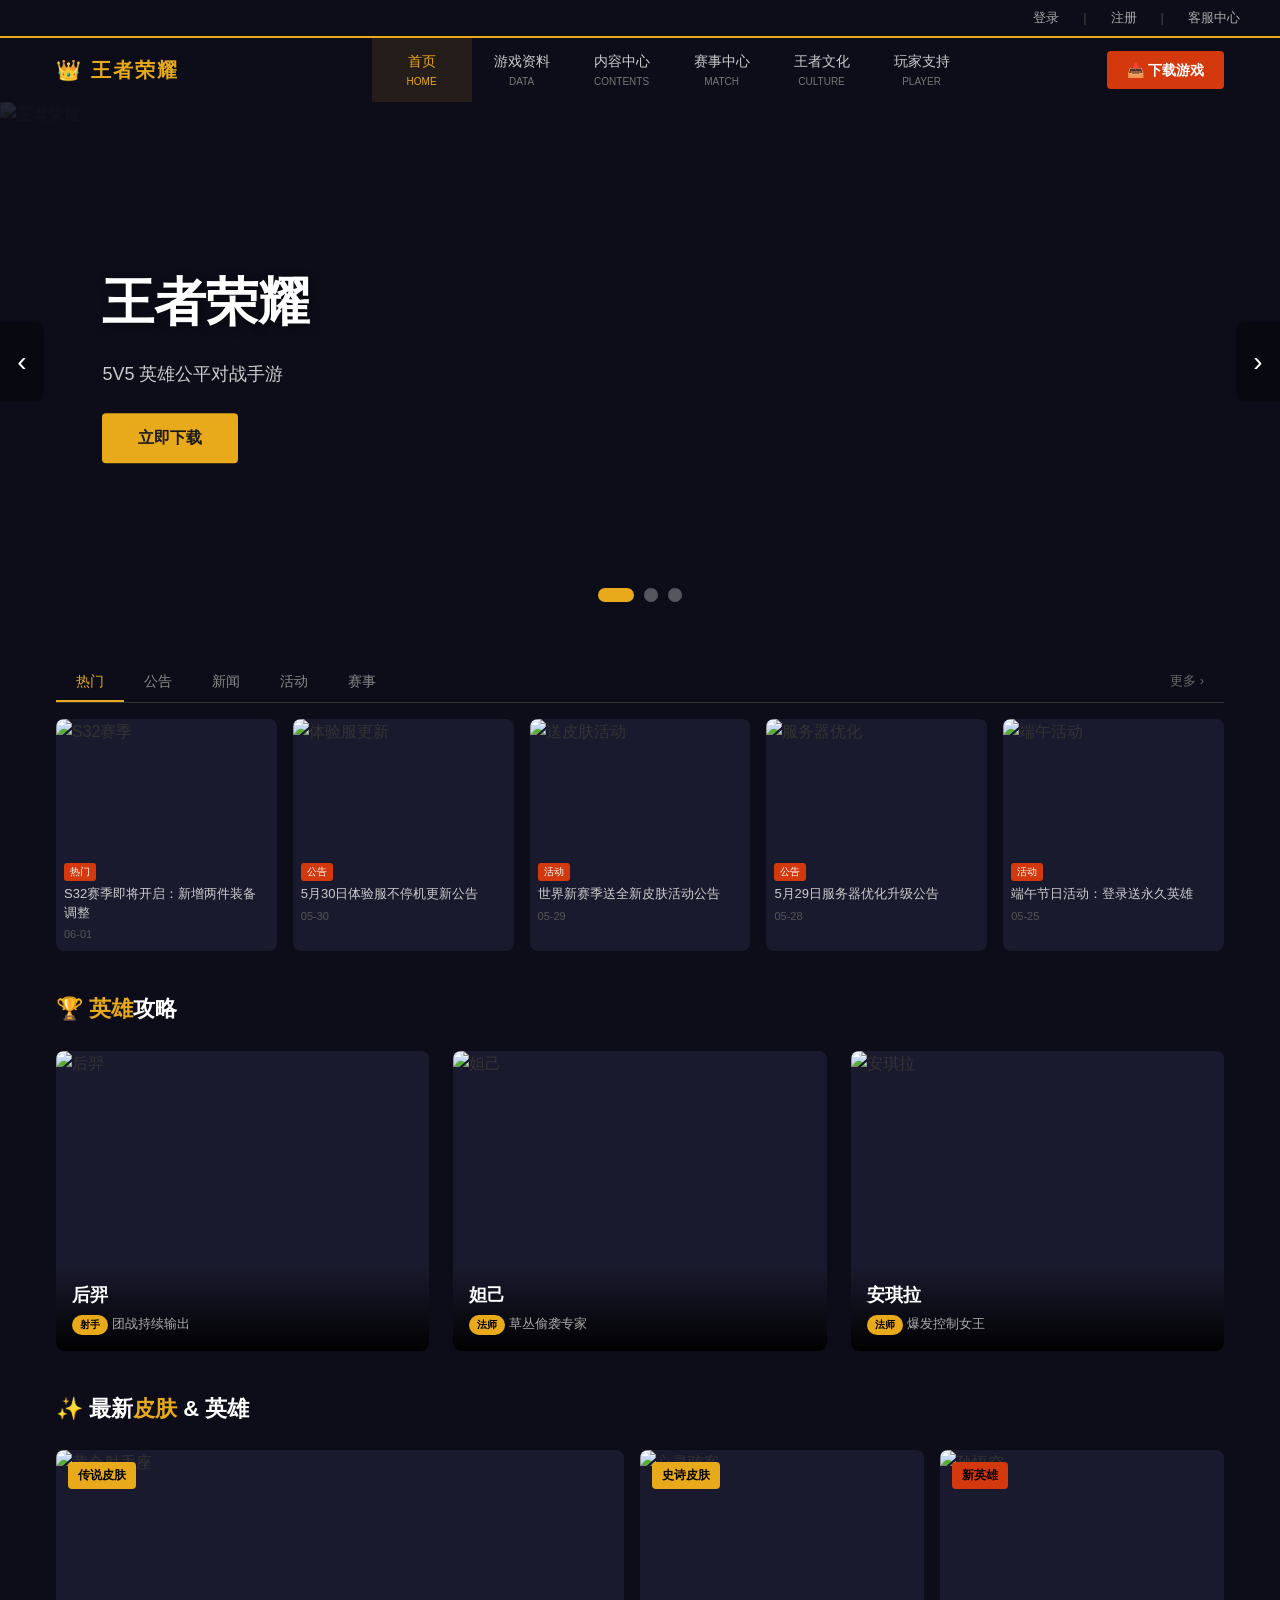
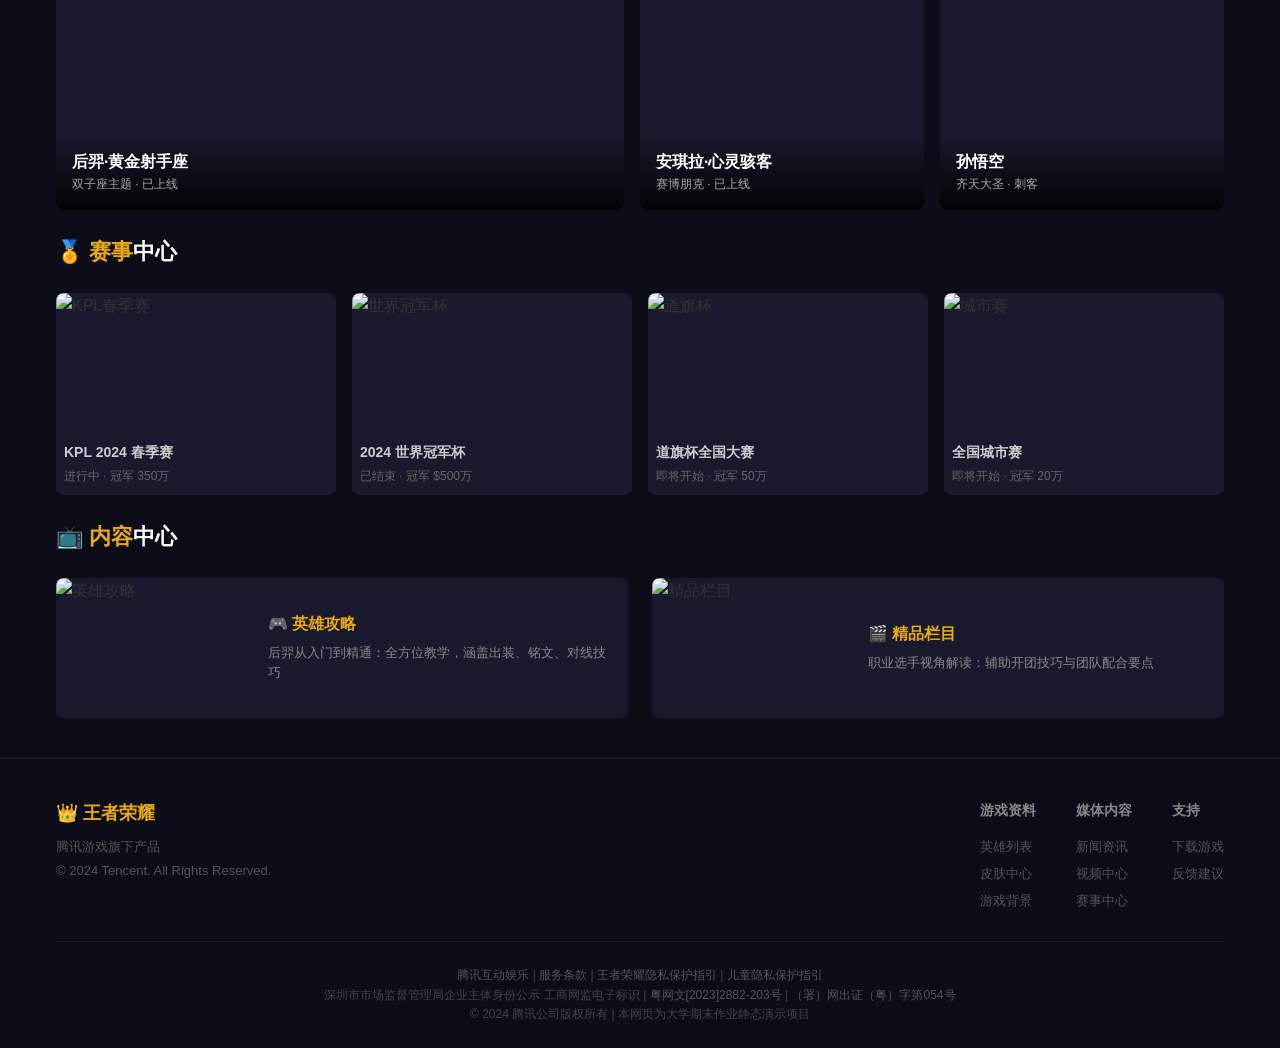
==== commit ec9942ba: "refactor: 全面改版，对标 pvp.qq.com 官方风格 - 导航改为：首页/游戏资料/内容中心/赛事中心/王者文化/玩家支持 - 深色主题 + 金色主调，与官方一致 - 新增顶部工具栏（登" ====
--- a/index.html
+++ b/index.html
@@ -4,176 +4,80 @@
     <meta charset="UTF-8">
     <meta name="viewport" content="width=device-width, initial-scale=1.0">
     <title>王者荣耀官方网站 - 腾讯游戏</title>
-    <!-- 引入全局样式 -->
     <link rel="stylesheet" href="style.css">
-    <style>
-        /* ========== 首页专属样式（不放进通用 style.css）========== */
-        .hero-showcase {
-            padding: var(--spacing-xl) 0;
-        }
-
-        .hot-match {
-            background: var(--color-bg-dark);
-            padding: var(--spacing-xl) 0;
-            color: white;
-        }
-
-        .hot-match h2 {
-            text-align: center;
-            margin-bottom: var(--spacing-lg);
-        }
-
-        .match-teams {
-            display: flex;
-            justify-content: center;
-            align-items: center;
-            gap: var(--spacing-xl);
-        }
-
-        .match-team {
-            text-align: center;
-        }
-
-        .match-team img {
-            width: 100px;
-            height: 100px;
-            object-fit: contain;
-        }
-
-        .match-team h4 {
-            margin-top: var(--spacing-sm);
-            font-size: 18px;
-        }
-
-        .match-vs {
-            font-size: 32px;
-            color: var(--color-primary);
-            font-weight: bold;
-        }
-
-        .match-time {
-            text-align: center;
-            color: var(--color-text-light);
-            margin-bottom: var(--spacing-lg);
-            font-size: 14px;
-        }
-
-        .download-app-section {
-            background: linear-gradient(135deg, #1a0a00 0%, var(--color-bg-dark) 100%);
-            padding: var(--spacing-xl) 0;
-            text-align: center;
-            color: white;
-        }
-
-        .download-app-section h2 {
-            color: var(--color-primary);
-            margin-bottom: var(--spacing-lg);
-        }
-
-        .app-icons {
-            display: flex;
-            justify-content: center;
-            gap: var(--spacing-lg);
-            margin-top: var(--spacing-lg);
-        }
-
-        .app-icon-item {
-            background: rgba(255,255,255,0.1);
-            padding: var(--spacing-lg);
-            border-radius: var(--radius-md);
-            text-align: center;
-            width: 160px;
-        }
-
-        .app-icon-item img {
-            width: 60px;
-            height: 60px;
-            margin: 0 auto var(--spacing-md);
-            border-radius: var(--radius-md);
-        }
-
-        .app-icon-item p {
-            font-size: 14px;
-        }
-
-        .hot-news {
-            padding: var(--spacing-xl) 0;
-        }
-
-        .hot-news-list {
-            max-width: 800px;
-            margin: 0 auto;
-        }
-
-        .hot-news-item {
-            display: flex;
-            align-items: center;
-            padding: var(--spacing-md) 0;
-            border-bottom: 1px solid var(--color-border);
-        }
-
-        .hot-news-item span {
-            background: var(--color-accent);
-            color: white;
-            padding: 2px 8px;
-            border-radius: var(--radius-sm);
-            font-size: 12px;
-            margin-right: var(--spacing-md);
-            flex-shrink: 0;
-        }
-
-        .hot-news-item a {
-            font-size: 16px;
-            color: var(--color-text);
-            transition: color 0.3s;
-        }
-
-        .hot-news-item a:hover {
-            color: var(--color-primary);
-        }
-
-        .hot-news-item small {
-            margin-left: auto;
-            color: var(--color-text-light);
-            font-size: 12px;
-        }
-    </style>
 </head>
 <body>
 
-    <!-- ========== 顶部导航栏 ========== -->
+    <!-- ===== 顶部工具栏 ===== -->
+    <div class="top-bar">
+        <a href="#">登录</a>
+        <span class="split">|</span>
+        <a href="#">注册</a>
+        <span class="split">|</span>
+        <a href="contact.html">客服中心</a>
+    </div>
+
+    <!-- ===== 主导航栏 ===== -->
     <header class="header">
         <div class="container">
             <nav class="nav">
                 <!-- Logo -->
                 <a href="index.html" class="logo">
-                    <span style="font-size:28px;">👑</span>
-                    王者荣耀
+                    👑 王者荣耀
                 </a>
 
-                <!-- 导航链接 -->
+                <!-- 导航链接（与官方一致）-->
                 <ul class="nav-list">
-                    <li><a href="index.html" class="active">首页</a></li>
-                    <li><a href="heroes.html">英雄</a></li>
-                    <li><a href="skins.html">皮肤</a></li>
-                    <li><a href="news.html">资讯</a></li>
-                    <li><a href="video.html">视频</a></li>
-                    <li><a href="esports.html">赛事</a></li>
-                    <li><a href="about.html">关于</a></li>
+                    <li>
+                        <a href="index.html" class="active">
+                            <span>首页</span>
+                            <span class="nav-en">HOME</span>
+                        </a>
+                    </li>
+                    <li>
+                        <a href="heroes.html">
+                            <span>游戏资料</span>
+                            <span class="nav-en">DATA</span>
+                        </a>
+                    </li>
+                    <li>
+                        <a href="video.html">
+                            <span>内容中心</span>
+                            <span class="nav-en">CONTENTS</span>
+                        </a>
+                    </li>
+                    <li>
+                        <a href="esports.html">
+                            <span>赛事中心</span>
+                            <span class="nav-en">MATCH</span>
+                        </a>
+                    </li>
+                    <li>
+                        <a href="about.html">
+                            <span>王者文化</span>
+                            <span class="nav-en">CULTURE</span>
+                        </a>
+                    </li>
+                    <li>
+                        <a href="contact.html">
+                            <span>玩家支持</span>
+                            <span class="nav-en">PLAYER</span>
+                        </a>
+                    </li>
                 </ul>
 
-                <!-- 右侧按钮 -->
+                <!-- 右侧下载按钮 -->
                 <div class="nav-right">
-                    <a href="contact.html" class="btn-nav btn-login">反馈</a>
-                    <a href="download.html" class="btn-nav btn-download">下载游戏</a>
+                    <a href="download.html" class="btn-download-nav">
+                        📥 下载游戏
+                    </a>
                 </div>
             </nav>
         </div>
     </header>
 
-    <!-- ========== 轮播 Banner ========== -->
+    <!-- ===== 轮播 Banner ===== -->
     <section class="banner">
-        <!-- 轮播图片（使用占位图，后续替换真实图片）-->
         <div class="banner-slides">
             <div class="banner-slide">
                 <img src="https://game.gtimg.cn/images/yxzj/web201610/page_banner1.jpg" alt="王者荣耀">
@@ -185,30 +89,28 @@
                 </div>
             </div>
             <div class="banner-slide">
-                <img src="https://game.gtimg.cn/images/yxzj/web201610/page_banner2.jpg" alt="新英雄上线">
+                <img src="https://game.gtimg.cn/images/yxzj/web201610/page_banner2.jpg" alt="新赛季">
                 <div class="banner-overlay"></div>
                 <div class="banner-content">
-                    <h1>新英雄·亚连</h1>
-                    <p>剑舞长空，斩尽不平</p>
-                    <a href="heroes.html" class="btn-primary">了解更多</a>
+                    <h1>S32新赛季</h1>
+                    <p>世界新篇章 · 荣耀启程</p>
+                    <a href="news.html" class="btn-primary">了解更多</a>
                 </div>
             </div>
             <div class="banner-slide">
                 <img src="https://game.gtimg.cn/images/yxzj/web201610/page_banner3.jpg" alt="冠军杯">
                 <div class="banner-overlay"></div>
                 <div class="banner-content">
-                    <h1>2024 冠军杯</h1>
-                    <p>巅峰对决，谁与争锋</p>
+                    <h1>KPL春季赛总决赛</h1>
+                    <p>巅峰对决 · 荣耀之战</p>
                     <a href="esports.html" class="btn-primary">观赛入口</a>
                 </div>
             </div>
         </div>
 
-        <!-- 左右箭头 -->
         <div class="banner-arrow prev">‹</div>
         <div class="banner-arrow next">›</div>
 
-        <!-- 指示点 -->
         <div class="banner-dots">
             <span class="active"></span>
             <span></span>
@@ -216,150 +118,192 @@
         </div>
     </section>
 
-    <!-- ========== 热门英雄展示 ========== -->
-    <section class="hero-showcase">
+    <!-- ===== 主内容区域 ===== -->
+    <div class="main-content">
+
         <div class="container">
-            <h2 class="section-title">热门<span>英雄</span></h2>
-            <div class="card-grid">
-                <!-- 英雄卡片 1：后羿 -->
-                <div class="card">
-                    <img src="https://game.gtimg.cn/images/yxzj/img201606/heroimg/111/111.jpg" alt="后羿">
-                    <div class="card-body">
-                        <h3>后羿</h3>
-                        <p>精准的射手，团战输出之王</p>
-                        <div style="margin-top:10px;">
-                            <span class="hero-tag">射手</span>
-                            <span class="hero-tag" style="background:#555;color:#fff;">金币13888</span>
-                        </div>
-                    </div>
-                </div>
-                <!-- 英雄卡片 2：妲己 -->
-                <div class="card">
-                    <img src="https://game.gtimg.cn/images/yxzj/img201606/heroimg/109/109.jpg" alt="妲己">
-                    <div class="card-body">
-                        <h3>妲己</h3>
-                        <p>妩媚的法师，草丛偷袭专家</p>
-                        <div style="margin-top:10px;">
-                            <span class="hero-tag">法师</span>
-                            <span class="hero-tag" style="background:#555;color:#fff;">钻石588</span>
-                        </div>
-                    </div>
-                </div>
-                <!-- 英雄卡片 3：安琪拉 -->
-                <div class="card">
-                    <img src="https://game.gtimg.cn/images/yxzj/img201606/heroimg/142/142.jpg" alt="安琪拉">
-                    <div class="card-body">
-                        <h3>安琪拉</h3>
-                        <p>爆发型法师，一套技能秒人</p>
-                        <div style="margin-top:10px;">
-                            <span class="hero-tag">法师</span>
-                            <span class="hero-tag" style="background:#555;color:#fff;">钻石588</span>
-                        </div>
-                    </div>
-                </div>
-                <!-- 英雄卡片 4：孙悟空 -->
-                <div class="card">
-                    <img src="https://game.gtimg.cn/images/yxzj/img201606/heroimg/167/167.jpg" alt="孙悟空">
-                    <div class="card-body">
-                        <h3>孙悟空</h3>
-                        <p>齐天大圣，脆皮克星</p>
-                        <div style="margin-top:10px;">
-                            <span class="hero-tag">刺客</span>
-                            <span class="hero-tag" style="background:#555;color:#fff;">金币18888</span>
-                        </div>
-                    </div>
-                </div>
-            </div>
-            <div style="text-align:center;margin-top:var(--spacing-xl);">
-                <a href="heroes.html" class="btn-primary" style="padding:10px 30px;border-radius:8px;display:inline-block;">查看全部英雄 ›</a>
-            </div>
-        </div>
-    </section>
-
-    <!-- ========== 热门赛事 ========== -->
-    <section class="hot-match">
-        <div class="container">
-            <h2 style="color:var(--color-primary);text-align:center;margin-bottom:var(--spacing-xl);">🔥 热门赛事</h2>
-            <div class="match-teams">
-                <div class="match-team">
-                    <img src="https://game.gtimg.cn/images/yxzj/esports/team/hero1.png" alt="战队A">
-                    <h4>武汉eStarPro</h4>
-                </div>
-                <div class="match-vs">VS</div>
-                <div class="match-team">
-                    <img src="https://game.gtimg.cn/images/yxzj/esports/team/hero2.png" alt="战队B">
-                    <h4>成都AG超玩会</h4>
-                </div>
-            </div>
-            <p class="match-time" style="text-align:center;margin-top:var(--spacing-lg);color:#aaa;">
-                📅 2024年6月15日 19:00 · KPL春季赛总决赛
-            </p>
-            <div style="text-align:center;">
-                <a href="esports.html" style="color:var(--color-primary);font-size:14px;">查看更多赛事 ›</a>
-            </div>
-        </div>
-    </section>
-
-    <!-- ========== 热点资讯 ========== -->
-    <section class="hot-news" style="background:#fafafa;">
-        <div class="container">
-            <h2 class="section-title">最新<span>资讯</span></h2>
-            <div class="hot-news-list">
-                <div class="hot-news-item">
-                    <span>热门</span>
-                    <a href="news.html">S32赛季即将开启：新增两件装备调整</a>
-                    <small>2024-06-01</small>
-                </div>
-                <div class="hot-news-item">
-                    <span>公告</span>
-                    <a href="news.html">6月新皮肤排期曝光：貂蝉、吕布传说皮肤即将上线</a>
-                    <small>2024-05-30</small>
-                </div>
-                <div class="hot-news-item">
-                    <span>赛事</span>
-                    <a href="esports.html">KPL春季赛总决赛门票今日开售</a>
-                    <small>2024-05-28</small>
-                </div>
-                <div class="hot-news-item">
-                    <span>活动</span>
-                    <a href="news.html">端午节日活动：登录送永久英雄</a>
-                    <small>2024-05-25</small>
-                </div>
-                <div class="hot-news-item">
-                    <span>攻略</span>
-                    <a href="video.html">全能型辅助教学：如何在团战中保护队友</a>
-                    <small>2024-05-20</small>
-                </div>
-            </div>
-            <div style="text-align:center;margin-top:var(--spacing-lg);">
-                <a href="news.html" style="color:var(--color-primary);">更多资讯 ›</a>
-            </div>
-        </div>
-    </section>
-
-    <!-- ========== 下载 App ========== -->
-    <section class="download-app-section">
-        <div class="container">
-            <h2>📱 下载王者荣耀</h2>
-            <p style="color:#aaa;margin-bottom:var(--spacing-lg);">支持 iOS / Android / 电脑模拟器</p>
-            <div class="app-icons">
-                <div class="app-icon-item">
-                    <img src="https://puui.qpic.cn/vupload/0/1586585781086_r2hnoqf1y6h.png/0" alt="iOS">
-                    <p>iOS 版</p>
-                </div>
-                <div class="app-icon-item">
-                    <img src="https://puui.qpic.cn/vupload/0/1586585781090_7k5k4c2l9.png/0" alt="Android">
-                    <p>Android 版</p>
-                </div>
-                <div class="app-icon-item">
-                    <img src="https://game.gtimg.cn/images/yxzj/web201706/mac.png" alt="电脑">
-                    <p>电脑版</p>
-                </div>
-            </div>
-        </div>
-    </section>
-
-    <!-- ========== 底部 Footer ========== -->
+
+            <!-- ===== 新闻模块（与官方一致的结构）===== -->
+            <div class="news-module">
+                <!-- 新闻 Tab 栏 -->
+                <div class="news-tabs">
+                    <a href="#" class="active">热门</a>
+                    <a href="#">公告</a>
+                    <a href="#">新闻</a>
+                    <a href="#">活动</a>
+                    <a href="#">赛事</a>
+                    <a href="news.html" class="more">更多 ›</a>
+                </div>
+                <!-- 新闻网格 -->
+                <div class="news-grid">
+                    <div class="news-item">
+                        <img src="https://game.gtimg.cn/images/yxzj/uploadIMG/applogo/2024/0610.jpg" alt="S32赛季">
+                        <div class="news-item-info">
+                            <span class="tag">热门</span>
+                            <div class="title">S32赛季即将开启：新增两件装备调整</div>
+                            <div class="date">06-01</div>
+                        </div>
+                    </div>
+                    <div class="news-item">
+                        <img src="https://game.gtimg.cn/images/yxzj/uploadIMG/applogo/2024/0530.jpg" alt="体验服更新">
+                        <div class="news-item-info">
+                            <span class="tag">公告</span>
+                            <div class="title">5月30日体验服不停机更新公告</div>
+                            <div class="date">05-30</div>
+                        </div>
+                    </div>
+                    <div class="news-item">
+                        <img src="https://game.gtimg.cn/images/yxzj/uploadIMG/applogo/2024/0529.jpg" alt="送皮肤活动">
+                        <div class="news-item-info">
+                            <span class="tag">活动</span>
+                            <div class="title">世界新赛季送全新皮肤活动公告</div>
+                            <div class="date">05-29</div>
+                        </div>
+                    </div>
+                    <div class="news-item">
+                        <img src="https://game.gtimg.cn/images/yxzj/uploadIMG/applogo/2024/0528.jpg" alt="服务器优化">
+                        <div class="news-item-info">
+                            <span class="tag">公告</span>
+                            <div class="title">5月29日服务器优化升级公告</div>
+                            <div class="date">05-28</div>
+                        </div>
+                    </div>
+                    <div class="news-item">
+                        <img src="https://game.gtimg.cn/images/yxzj/uploadIMG/applogo/2024/0525.jpg" alt="端午活动">
+                        <div class="news-item-info">
+                            <span class="tag">活动</span>
+                            <div class="title">端午节日活动：登录送永久英雄</div>
+                            <div class="date">05-25</div>
+                        </div>
+                    </div>
+                </div>
+            </div>
+
+            <!-- ===== 英雄攻略模块 ===== -->
+            <div style="margin-top:var(--spacing-xl);">
+                <h2>🏆 <span class="highlight">英雄</span>攻略</h2>
+                <div class="hero-guide">
+                    <!-- 英雄卡片 1 -->
+                    <div class="hero-card" onclick="location.href='hero-detail.html'">
+                        <img src="https://game.gtimg.cn/images/yxzj/img201606/heroimg/111/111.jpg" alt="后羿">
+                        <div class="hero-card-overlay">
+                            <h3>后羿</h3>
+                            <p><span class="hero-tag">射手</span>团战持续输出</p>
+                        </div>
+                    </div>
+                    <!-- 英雄卡片 2 -->
+                    <div class="hero-card" onclick="location.href='hero-detail.html'">
+                        <img src="https://game.gtimg.cn/images/yxzj/img201606/heroimg/109/109.jpg" alt="妲己">
+                        <div class="hero-card-overlay">
+                            <h3>妲己</h3>
+                            <p><span class="hero-tag">法师</span>草丛偷袭专家</p>
+                        </div>
+                    </div>
+                    <!-- 英雄卡片 3 -->
+                    <div class="hero-card" onclick="location.href='hero-detail.html'">
+                        <img src="https://game.gtimg.cn/images/yxzj/img201606/heroimg/142/142.jpg" alt="安琪拉">
+                        <div class="hero-card-overlay">
+                            <h3>安琪拉</h3>
+                            <p><span class="hero-tag">法师</span>爆发控制女王</p>
+                        </div>
+                    </div>
+                </div>
+            </div>
+
+            <!-- ===== 最新皮肤 + 最新英雄（官方布局）===== -->
+            <div style="margin-top:var(--spacing-xl);">
+                <h2>✨ 最新<span class="highlight">皮肤</span> & 英雄</h2>
+                <div class="skin-hero-module">
+                    <!-- 主皮肤卡片 -->
+                    <div class="skin-hero-card" onclick="location.href='skins.html'">
+                        <img src="https://game.gtimg.cn/images/yxzj/img201606/skin/big-11120.jpg" alt="黄金射手座">
+                        <span class="label">传说皮肤</span>
+                        <div class="info">
+                            <h4>后羿·黄金射手座</h4>
+                            <p>双子座主题 · 已上线</p>
+                        </div>
+                    </div>
+                    <!-- 次皮肤卡片 -->
+                    <div class="skin-hero-card" onclick="location.href='skins.html'">
+                        <img src="https://game.gtimg.cn/images/yxzj/img201606/skin/big-14210.jpg" alt="心灵骇客">
+                        <span class="label">史诗皮肤</span>
+                        <div class="info">
+                            <h4>安琪拉·心灵骇客</h4>
+                            <p>赛博朋克 · 已上线</p>
+                        </div>
+                    </div>
+                    <!-- 英雄卡片 -->
+                    <div class="skin-hero-card" onclick="location.href='heroes.html'">
+                        <img src="https://game.gtimg.cn/images/yxzj/img201606/heroimg/167/167.jpg" alt="孙悟空">
+                        <span class="label" style="background:#d4380d;">新英雄</span>
+                        <div class="info">
+                            <h4>孙悟空</h4>
+                            <p>齐天大圣 · 刺客</p>
+                        </div>
+                    </div>
+                </div>
+            </div>
+
+            <!-- ===== 赛事模块 ===== -->
+            <div class="esports-module">
+                <h2>🏅 <span class="highlight">赛事</span>中心</h2>
+                <div class="esports-cards">
+                    <div class="esports-card" onclick="location.href='esports.html'">
+                        <img src="https://game.gtimg.cn/images/yxzj/esports/cover/2024/kpl_spring.jpg" alt="KPL春季赛">
+                        <div class="esports-card-info">
+                            <h4>KPL 2024 春季赛</h4>
+                            <p>进行中 · 冠军 350万</p>
+                        </div>
+                    </div>
+                    <div class="esports-card" onclick="location.href='esports.html'">
+                        <img src="https://game.gtimg.cn/images/yxzj/esports/cover/2024/worldcup.jpg" alt="世界冠军杯">
+                        <div class="esports-card-info">
+                            <h4>2024 世界冠军杯</h4>
+                            <p>已结束 · 冠军 $500万</p>
+                        </div>
+                    </div>
+                    <div class="esports-card" onclick="location.href='esports.html'">
+                        <img src="https://game.gtimg.cn/images/yxzj/esports/cover/2024/daoqij.jpg" alt="道旗杯">
+                        <div class="esports-card-info">
+                            <h4>道旗杯全国大赛</h4>
+                            <p>即将开始 · 冠军 50万</p>
+                        </div>
+                    </div>
+                    <div class="esports-card" onclick="location.href='esports.html'">
+                        <img src="https://game.gtimg.cn/images/yxzj/esports/cover/2024/city.jpg" alt="城市赛">
+                        <div class="esports-card-info">
+                            <h4>全国城市赛</h4>
+                            <p>即将开始 · 冠军 20万</p>
+                        </div>
+                    </div>
+                </div>
+            </div>
+
+            <!-- ===== 内容中心（攻略+栏目）===== -->
+            <div class="content-module">
+                <h2>📺 <span class="highlight">内容</span>中心</h2>
+                <div class="content-cards">
+                    <div class="content-card" onclick="location.href='video.html'">
+                        <img src="https://game.gtimg.cn/images/yxzj/video/cover/2024/0612_1.jpg" alt="英雄攻略">
+                        <div class="content-card-info">
+                            <h4>🎮 英雄攻略</h4>
+                            <p>后羿从入门到精通：全方位教学，涵盖出装、铭文、对线技巧</p>
+                        </div>
+                    </div>
+                    <div class="content-card" onclick="location.href='video.html'">
+                        <img src="https://game.gtimg.cn/images/yxzj/video/cover/2024/0608_1.jpg" alt="精品栏目">
+                        <div class="content-card-info">
+                            <h4>🎬 精品栏目</h4>
+                            <p>职业选手视角解读：辅助开团技巧与团队配合要点</p>
+                        </div>
+                    </div>
+                </div>
+            </div>
+
+        </div>
+    </div>
+
+    <!-- ===== 底部 Footer ===== -->
     <footer class="footer">
         <div class="container">
             <div class="footer-content">
@@ -389,12 +333,21 @@
                 </div>
             </div>
             <div class="footer-bottom">
-                <p>本网页为大学期末作业静态演示项目，非官方网站</p>
+                <a href="#">腾讯互动娱乐</a> |
+                <a href="#">服务条款</a> |
+                <a href="#">王者荣耀隐私保护指引</a> |
+                <a href="#">儿童隐私保护指引</a><br>
+                深圳市市场监督管理局企业主体身份公示 工商网监电子标识 |
+                <a href="#">粤网文[2023]2882-203号</a> |
+                <a href="#">（署）网出证（粤）字第054号</a><br>
+                © 2024 腾讯公司版权所有 | 本网页为大学期末作业静态演示项目
             </div>
         </div>
     </footer>
 
-    <!-- 引入 JS -->
+    <!-- 回顶部按钮 -->
+    <div class="back-to-top">↑</div>
+
     <script src="main.js"></script>
 </body>
 </html>
--- a/style.css
+++ b/style.css
@@ -1,33 +1,25 @@
 /* ============================================
-   王者荣耀官网 - 全局样式表
-   适用于所有页面，代码简洁，注释详细
+   王者荣耀官网 - 全局样式表 v2
+   对标 pvp.qq.com 官方风格
+   代码简洁，注释详细
    ============================================ */
 
-/* ---------- 0. CSS变量（全局颜色/字体）---------- */
+/* ---------- 0. CSS变量 ---------- */
 :root {
-    /* 主色调 */
-    --color-primary: #e8a91a;       /* 王者金 */
-    --color-secondary: #1a1a2e;     /* 深蓝黑 */
-    --color-accent: #d4380d;        /* 红色强调 */
-    --color-bg-dark: #0d0d1a;       /* 深色背景 */
-    --color-bg-light: #f5f5f5;      /* 浅色背景 */
-
-    /* 文字颜色 */
+    --color-primary: #e8a91a;
+    --color-secondary: #1a1a2e;
+    --color-accent: #d4380d;
+    --color-bg-dark: #0d0d1a;
+    --color-bg-light: #f5f5f5;
     --color-text: #333333;
     --color-text-light: #888888;
     --color-text-white: #ffffff;
-
-    /* 边框 */
     --color-border: #e0e0e0;
     --color-border-dark: #2a2a3a;
-
-    /* 间距 */
     --spacing-sm: 8px;
     --spacing-md: 16px;
     --spacing-lg: 24px;
     --spacing-xl: 40px;
-
-    /* 圆角 */
     --radius-sm: 4px;
     --radius-md: 8px;
     --radius-lg: 12px;
@@ -63,7 +55,7 @@
     display: block;
 }
 
-/* ---------- 2. 通用布局类 ---------- */
+/* ---------- 2. 通用布局 ---------- */
 .container {
     width: 1200px;
     margin: 0 auto;
@@ -71,8 +63,8 @@
 }
 
 .section-title {
-    font-size: 28px;
-    color: var(--color-secondary);
+    font-size: 26px;
+    color: var(--color-text-white);
     text-align: center;
     margin-bottom: var(--spacing-xl);
 }
@@ -81,19 +73,44 @@
     color: var(--color-primary);
 }
 
-/* ---------- 3. 顶部导航栏 ---------- */
+/* ---------- 3. 顶部工具栏（登录/下载）---------- */
+.top-bar {
+    background-color: var(--color-bg-dark);
+    height: 36px;
+    display: flex;
+    align-items: center;
+    justify-content: flex-end;
+    padding: 0 var(--spacing-xl);
+    gap: var(--spacing-lg);
+    font-size: 13px;
+}
+
+.top-bar a {
+    color: #aaa;
+    transition: color 0.3s;
+}
+
+.top-bar a:hover {
+    color: var(--color-primary);
+}
+
+.top-bar .split {
+    color: #444;
+}
+
+/* ---------- 4. 主导航栏 ---------- */
 .header {
     background-color: var(--color-bg-dark);
+    border-top: 2px solid var(--color-primary);
     position: sticky;
     top: 0;
     z-index: 1000;
-    box-shadow: 0 2px 10px rgba(0,0,0,0.3);
 }
 
 .nav {
     display: flex;
     align-items: center;
-    height: 70px;
+    height: 64px;
     justify-content: space-between;
 }
 
@@ -102,149 +119,110 @@
     display: flex;
     align-items: center;
     color: var(--color-primary);
-    font-size: 22px;
+    font-size: 20px;
     font-weight: bold;
     letter-spacing: 2px;
+    min-width: 180px;
 }
 
 .logo img {
-    height: 40px;
-    margin-right: 10px;
-}
-
-/* 导航链接 */
+    height: 36px;
+    margin-right: 8px;
+}
+
+/* 导航链接 - 与官方一致 */
 .nav-list {
     display: flex;
-    gap: var(--spacing-lg);
-}
-
-.nav-list a {
-    color: var(--color-text-white);
-    font-size: 15px;
-    padding: 5px 0;
-    transition: color 0.3s;
+    align-items: center;
+    height: 100%;
+}
+
+.nav-list li {
     position: relative;
-}
-
-.nav-list a:hover,
-.nav-list a.active {
-    color: var(--color-primary);
-}
-
-.nav-list a::after {
+    height: 100%;
+    display: flex;
+    flex-direction: column;
+    justify-content: center;
+    text-align: center;
+    width: 100px;
+}
+
+.nav-list li a {
+    display: flex;
+    flex-direction: column;
+    align-items: center;
+    justify-content: center;
+    height: 100%;
+    color: #cccccc;
+    font-size: 14px;
+    transition: all 0.3s;
+    padding: 0 10px;
+}
+
+.nav-list li a .nav-en {
+    font-size: 10px;
+    color: #777;
+    margin-top: 2px;
+}
+
+.nav-list li a:hover,
+.nav-list li a.active {
+    color: var(--color-primary);
+    background: rgba(232, 169, 26, 0.1);
+}
+
+.nav-list li a:hover .nav-en,
+.nav-list li a.active .nav-en {
+    color: var(--color-primary);
+}
+
+/* 导航下划线 */
+.nav-list li::after {
     content: '';
     position: absolute;
-    bottom: -4px;
-    left: 0;
+    bottom: 0;
+    left: 50%;
+    transform: translateX(-50%);
     width: 0;
-    height: 2px;
+    height: 3px;
     background: var(--color-primary);
     transition: width 0.3s;
 }
 
-.nav-list a:hover::after,
-.nav-list a.active::after {
-    width: 100%;
-}
-
-/* 导航右侧按钮 */
+.nav-list li:hover::after,
+.nav-list li.active::after {
+    width: 80%;
+}
+
+/* 右侧下载按钮 */
 .nav-right {
     display: flex;
+    align-items: center;
     gap: var(--spacing-md);
 }
 
-.btn-nav {
-    padding: 6px 18px;
+.btn-download-nav {
+    display: flex;
+    align-items: center;
+    gap: 6px;
+    background: var(--color-accent);
+    color: white;
+    padding: 8px 20px;
     border-radius: var(--radius-sm);
     font-size: 14px;
-    cursor: pointer;
-    transition: all 0.3s;
-}
-
-.btn-login {
-    background: transparent;
-    border: 1px solid var(--color-primary);
-    color: var(--color-primary);
-}
-
-.btn-login:hover {
-    background: var(--color-primary);
-    color: var(--color-bg-dark);
-}
-
-.btn-download {
-    background: var(--color-primary);
-    border: 1px solid var(--color-primary);
-    color: var(--color-bg-dark);
     font-weight: bold;
-}
-
-.btn-download:hover {
-    background: #ffb933;
-    border-color: #ffb933;
-}
-
-/* ---------- 4. 底部 Footer ---------- */
-.footer {
-    background-color: var(--color-bg-dark);
-    color: var(--color-text-light);
-    padding: var(--spacing-xl) 0 var(--spacing-lg);
-    margin-top: var(--spacing-xl);
-}
-
-.footer-content {
-    display: flex;
-    justify-content: space-between;
-    gap: var(--spacing-xl);
-}
-
-.footer-left h3 {
-    color: var(--color-primary);
-    font-size: 18px;
-    margin-bottom: var(--spacing-md);
-}
-
-.footer-left p {
-    font-size: 14px;
-    line-height: 1.8;
-}
-
-.footer-links {
-    display: flex;
-    gap: var(--spacing-xl);
-}
-
-.footer-links div h4 {
-    color: var(--color-text-white);
-    margin-bottom: var(--spacing-md);
-    font-size: 15px;
-}
-
-.footer-links div a {
-    display: block;
-    color: var(--color-text-light);
-    font-size: 13px;
-    margin-bottom: 6px;
-    transition: color 0.3s;
-}
-
-.footer-links div a:hover {
-    color: var(--color-primary);
-}
-
-.footer-bottom {
-    text-align: center;
-    padding-top: var(--spacing-lg);
-    margin-top: var(--spacing-lg);
-    border-top: 1px solid var(--color-border-dark);
-    font-size: 12px;
+    transition: background 0.3s;
+}
+
+.btn-download-nav:hover {
+    background: #e84010;
 }
 
 /* ---------- 5. 轮播 Banner ---------- */
 .banner {
     position: relative;
     width: 100%;
-    height: 500px;
+    height: 520px;
     overflow: hidden;
     background: var(--color-bg-dark);
 }
@@ -258,9 +236,6 @@
 .banner-slide {
     min-width: 100%;
     height: 100%;
-    display: flex;
-    align-items: center;
-    justify-content: center;
     position: relative;
 }
 
@@ -270,20 +245,18 @@
     object-fit: cover;
 }
 
-/* Banner 遮罩层 */
 .banner-overlay {
     position: absolute;
     top: 0;
     left: 0;
     width: 100%;
     height: 100%;
-    background: linear-gradient(90deg, rgba(13,13,26,0.85) 0%, rgba(13,13,26,0.3) 60%, transparent 100%);
-}
-
-/* Banner 文字内容 */
+    background: linear-gradient(90deg, rgba(13,13,26,0.9) 0%, rgba(13,13,26,0.4) 50%, transparent 100%);
+}
+
 .banner-content {
     position: absolute;
-    left: 10%;
+    left: 8%;
     top: 50%;
     transform: translateY(-50%);
     z-index: 2;
@@ -291,9 +264,9 @@
 }
 
 .banner-content h1 {
-    font-size: 48px;
+    font-size: 52px;
     margin-bottom: var(--spacing-md);
-    text-shadow: 2px 2px 8px rgba(0,0,0,0.5);
+    text-shadow: 2px 2px 8px rgba(0,0,0,0.6);
 }
 
 .banner-content p {
@@ -304,57 +277,59 @@
 
 .banner-content .btn-primary {
     background: var(--color-primary);
-    color: var(--color-bg-dark);
-    padding: 12px 32px;
+    color: #1a1a1a;
+    padding: 12px 36px;
     border-radius: var(--radius-sm);
     font-size: 16px;
     font-weight: bold;
     display: inline-block;
-    transition: background 0.3s;
+    transition: all 0.3s;
+    border: none;
+    cursor: pointer;
 }
 
 .banner-content .btn-primary:hover {
     background: #ffb933;
-}
-
-/* Banner 指示器 */
+    transform: translateY(-2px);
+}
+
 .banner-dots {
     position: absolute;
     bottom: 20px;
     left: 50%;
     transform: translateX(-50%);
     display: flex;
-    gap: 8px;
+    gap: 10px;
     z-index: 2;
 }
 
 .banner-dots span {
-    width: 12px;
-    height: 12px;
+    width: 14px;
+    height: 14px;
     border-radius: 50%;
-    background: rgba(255,255,255,0.4);
-    cursor: pointer;
-    transition: background 0.3s;
+    background: rgba(255,255,255,0.3);
+    cursor: pointer;
+    transition: all 0.3s;
 }
 
 .banner-dots span.active {
     background: var(--color-primary);
-}
-
-/* Banner 左右箭头 */
+    width: 36px;
+    border-radius: 7px;
+}
+
 .banner-arrow {
     position: absolute;
     top: 50%;
     transform: translateY(-50%);
-    width: 50px;
-    height: 50px;
-    background: rgba(0,0,0,0.5);
-    border-radius: 50%;
+    width: 44px;
+    height: 80px;
+    background: rgba(0,0,0,0.4);
     display: flex;
     align-items: center;
     justify-content: center;
     color: white;
-    font-size: 24px;
+    font-size: 28px;
     cursor: pointer;
     z-index: 2;
     transition: background 0.3s;
@@ -363,74 +338,215 @@
 
 .banner-arrow:hover {
     background: var(--color-primary);
-}
-
-.banner-arrow.prev { left: 20px; }
-.banner-arrow.next { right: 20px; }
-
-/* ---------- 6. 卡片网格 ---------- */
-.card-grid {
+    color: #1a1a1a;
+}
+
+.banner-arrow.prev { left: 0; border-radius: 0 8px 8px 0; }
+.banner-arrow.next { right: 0; border-radius: 8px 0 0 8px; }
+
+/* ---------- 6. 内容区通用样式 ---------- */
+.main-content {
+    background: var(--color-bg-dark);
+    padding: var(--spacing-xl) 0;
+}
+
+.main-content h2 {
+    color: var(--color-text-white);
+    font-size: 22px;
+    margin-bottom: var(--spacing-lg);
+}
+
+.main-content h2 .highlight {
+    color: var(--color-primary);
+}
+
+/* ---------- 7. 新闻模块（与官方一致的Tab）---------- */
+.news-module {
+    margin-bottom: var(--spacing-xl);
+}
+
+.news-tabs {
+    display: flex;
+    align-items: center;
+    gap: 0;
+    border-bottom: 1px solid #333;
+    margin-bottom: var(--spacing-md);
+}
+
+.news-tabs a {
+    padding: 8px 20px;
+    color: #888;
+    font-size: 14px;
+    border-bottom: 2px solid transparent;
+    transition: all 0.3s;
+}
+
+.news-tabs a:hover,
+.news-tabs a.active {
+    color: var(--color-primary);
+    border-bottom-color: var(--color-primary);
+}
+
+.news-tabs .more {
+    margin-left: auto;
+    color: #666;
+    font-size: 13px;
+}
+
+.news-tabs .more:hover {
+    color: var(--color-primary);
+}
+
+.news-grid {
     display: grid;
-    grid-template-columns: repeat(auto-fill, minmax(280px, 1fr));
-    gap: var(--spacing-lg);
-}
-
-/* 通用卡片 */
-.card {
-    background: white;
+    grid-template-columns: repeat(5, 1fr);
+    gap: var(--spacing-md);
+}
+
+.news-item {
+    background: #1a1a2e;
     border-radius: var(--radius-md);
     overflow: hidden;
-    box-shadow: 0 2px 12px rgba(0,0,0,0.08);
-    transition: transform 0.3s, box-shadow 0.3s;
-}
-
-.card:hover {
-    transform: translateY(-5px);
-    box-shadow: 0 8px 24px rgba(0,0,0,0.15);
-}
-
-.card img {
-    width: 100%;
-    height: 200px;
+    transition: transform 0.3s;
+    cursor: pointer;
+}
+
+.news-item:hover {
+    transform: translateY(-4px);
+}
+
+.news-item img {
+    width: 100%;
+    height: 130px;
     object-fit: cover;
 }
 
-.card-body {
+.news-item-info {
+    padding: var(--spacing-sm);
+}
+
+.news-item-info .tag {
+    display: inline-block;
+    background: var(--color-accent);
+    color: white;
+    font-size: 10px;
+    padding: 1px 6px;
+    border-radius: 3px;
+    margin-bottom: 4px;
+}
+
+.news-item-info .title {
+    color: #ccc;
+    font-size: 13px;
+    line-height: 1.4;
+    display: -webkit-box;
+    -webkit-line-clamp: 2;
+    -webkit-box-orient: vertical;
+    overflow: hidden;
+}
+
+.news-item-info .date {
+    color: #555;
+    font-size: 11px;
+    margin-top: 4px;
+}
+
+/* ---------- 8. 英雄攻略模块 ---------- */
+.hero-guide {
+    display: grid;
+    grid-template-columns: 1fr 1fr 1fr;
+    gap: var(--spacing-lg);
+}
+
+.hero-card {
+    background: #1a1a2e;
+    border-radius: var(--radius-md);
+    overflow: hidden;
+    position: relative;
+    cursor: pointer;
+    transition: transform 0.3s;
+}
+
+.hero-card:hover {
+    transform: translateY(-4px);
+}
+
+.hero-card img {
+    width: 100%;
+    height: 300px;
+    object-fit: cover;
+}
+
+.hero-card-overlay {
+    position: absolute;
+    bottom: 0;
+    left: 0;
+    width: 100%;
     padding: var(--spacing-md);
-}
-
-.card-body h3 {
+    background: linear-gradient(transparent, rgba(0,0,0,0.95));
+    color: white;
+}
+
+.hero-card-overlay h3 {
     font-size: 18px;
-    margin-bottom: 6px;
-    color: var(--color-secondary);
-}
-
-.card-body p {
-    font-size: 14px;
-    color: var(--color-text-light);
-    line-height: 1.5;
-}
-
-/* ---------- 7. 英雄卡片（特殊样式）---------- */
-.hero-card {
+    margin-bottom: 4px;
+}
+
+.hero-card-overlay p {
+    font-size: 13px;
+    color: #aaa;
+}
+
+.hero-tag {
+    display: inline-block;
+    background: var(--color-primary);
+    color: #000;
+    font-size: 10px;
+    padding: 2px 8px;
+    border-radius: 10px;
+    font-weight: bold;
+    margin-right: 4px;
+}
+
+/* ---------- 9. 最新皮肤/英雄 模块 ---------- */
+.skin-hero-module {
+    display: grid;
+    grid-template-columns: 2fr 1fr 1fr;
+    gap: var(--spacing-md);
+    margin-top: var(--spacing-lg);
+}
+
+.skin-hero-card {
     position: relative;
     border-radius: var(--radius-md);
     overflow: hidden;
     cursor: pointer;
-}
-
-.hero-card img {
-    height: 320px;
-    width: 100%;
+    background: #1a1a2e;
+}
+
+.skin-hero-card:first-child {
+    height: 360px;
+}
+
+.skin-hero-card img {
+    width: 100%;
+    height: 100%;
     object-fit: cover;
-    transition: transform 0.3s;
-}
-
-.hero-card:hover img {
-    transform: scale(1.05);
-}
-
-.hero-card-info {
+}
+
+.skin-hero-card .label {
+    position: absolute;
+    top: 12px;
+    left: 12px;
+    background: var(--color-primary);
+    color: #000;
+    font-size: 12px;
+    padding: 4px 10px;
+    border-radius: 4px;
+    font-weight: bold;
+}
+
+.skin-hero-card .info {
     position: absolute;
     bottom: 0;
     left: 0;
@@ -440,58 +556,177 @@
     color: white;
 }
 
-.hero-card-info h3 {
+.skin-hero-card .info h4 {
+    font-size: 16px;
+}
+
+.skin-hero-card .info p {
+    font-size: 12px;
+    color: #aaa;
+}
+
+/* ---------- 10. 赛事模块 ---------- */
+.esports-module {
+    margin-top: var(--spacing-lg);
+}
+
+.esports-cards {
+    display: grid;
+    grid-template-columns: repeat(4, 1fr);
+    gap: var(--spacing-md);
+}
+
+.esports-card {
+    background: #1a1a2e;
+    border-radius: var(--radius-md);
+    overflow: hidden;
+    transition: transform 0.3s;
+    cursor: pointer;
+}
+
+.esports-card:hover {
+    transform: translateY(-4px);
+}
+
+.esports-card img {
+    width: 100%;
+    height: 140px;
+    object-fit: cover;
+}
+
+.esports-card-info {
+    padding: var(--spacing-sm);
+}
+
+.esports-card-info h4 {
+    color: #ccc;
+    font-size: 14px;
+    margin-bottom: 4px;
+}
+
+.esports-card-info p {
+    color: #666;
+    font-size: 12px;
+}
+
+/* ---------- 11. 内容中心模块 ---------- */
+.content-module {
+    margin-top: var(--spacing-lg);
+}
+
+.content-cards {
+    display: grid;
+    grid-template-columns: 1fr 1fr;
+    gap: var(--spacing-lg);
+}
+
+.content-card {
+    background: #1a1a2e;
+    border-radius: var(--radius-md);
+    overflow: hidden;
+    display: flex;
+    cursor: pointer;
+    transition: transform 0.3s;
+}
+
+.content-card:hover {
+    transform: translateY(-4px);
+}
+
+.content-card img {
+    width: 200px;
+    height: 140px;
+    object-fit: cover;
+}
+
+.content-card-info {
+    padding: var(--spacing-md);
+    display: flex;
+    flex-direction: column;
+    justify-content: center;
+}
+
+.content-card-info h4 {
+    color: var(--color-primary);
+    font-size: 16px;
+    margin-bottom: 6px;
+}
+
+.content-card-info p {
+    color: #888;
+    font-size: 13px;
+}
+
+/* ---------- 12. 底部 Footer ---------- */
+.footer {
+    background-color: var(--color-bg-dark);
+    color: #666;
+    padding: var(--spacing-xl) 0 var(--spacing-lg);
+    border-top: 1px solid #222;
+}
+
+.footer-content {
+    display: flex;
+    justify-content: space-between;
+    gap: var(--spacing-xl);
+    margin-bottom: var(--spacing-lg);
+}
+
+.footer-left h3 {
+    color: var(--color-primary);
     font-size: 18px;
-}
-
-.hero-card-info p {
+    margin-bottom: var(--spacing-sm);
+}
+
+.footer-left p {
     font-size: 13px;
-    color: #ccc;
-}
-
-.hero-tag {
-    display: inline-block;
-    background: var(--color-primary);
-    color: var(--color-bg-dark);
-    font-size: 11px;
-    padding: 2px 8px;
-    border-radius: 10px;
-    margin-right: 5px;
-    font-weight: bold;
-}
-
-/* ---------- 8. 标签筛选栏 ---------- */
-.filter-bar {
-    display: flex;
-    gap: var(--spacing-md);
-    justify-content: center;
-    margin-bottom: var(--spacing-xl);
-    flex-wrap: wrap;
-}
-
-.filter-btn {
-    padding: 8px 20px;
-    border-radius: 20px;
-    border: 1px solid var(--color-border);
-    background: white;
-    cursor: pointer;
+    line-height: 1.8;
+    color: #555;
+}
+
+.footer-links {
+    display: flex;
+    gap: var(--spacing-xl);
+}
+
+.footer-links div h4 {
+    color: #888;
+    margin-bottom: var(--spacing-md);
     font-size: 14px;
-    transition: all 0.3s;
-    color: var(--color-text);
-}
-
-.filter-btn:hover,
-.filter-btn.active {
-    background: var(--color-primary);
-    border-color: var(--color-primary);
-    color: var(--color-bg-dark);
-    font-weight: bold;
-}
-
-/* ---------- 9. 内页大 Banner ---------- */
+}
+
+.footer-links div a {
+    display: block;
+    color: #555;
+    font-size: 13px;
+    margin-bottom: 6px;
+    transition: color 0.3s;
+}
+
+.footer-links div a:hover {
+    color: var(--color-primary);
+}
+
+.footer-bottom {
+    text-align: center;
+    padding-top: var(--spacing-lg);
+    border-top: 1px solid #1e1e1e;
+    font-size: 12px;
+    color: #444;
+}
+
+.footer-bottom a {
+    color: #555;
+}
+
+.footer-bottom a:hover {
+    color: var(--color-primary);
+}
+
+/* ---------- 13. 英雄列表页 ---------- */
 .page-banner {
-    height: 300px;
-    background: linear-gradient(135deg, var(--color-bg-dark) 0%, #2a1a0a 100%);
+    height: 260px;
+    background: linear-gradient(135deg, #0d0d1a 0%, #1a0f00 100%);
     display: flex;
     flex-direction: column;
     align-items: center;
@@ -501,25 +736,24 @@
 }
 
 .page-banner h1 {
-    font-size: 42px;
-    color: var(--color-primary);
-    margin-bottom: var(--spacing-md);
+    font-size: 38px;
+    color: var(--color-primary);
+    margin-bottom: var(--spacing-sm);
 }
 
 .page-banner p {
-    font-size: 16px;
-    color: #aaa;
-}
-
-/* ---------- 10. 面包屑导航 ---------- */
+    font-size: 15px;
+    color: #777;
+}
+
 .breadcrumb {
     padding: var(--spacing-md) 0;
-    font-size: 14px;
-    color: var(--color-text-light);
+    font-size: 13px;
+    color: #666;
 }
 
 .breadcrumb a {
-    color: var(--color-text-light);
+    color: #888;
 }
 
 .breadcrumb a:hover {
@@ -530,37 +764,117 @@
     margin: 0 8px;
 }
 
-/* ---------- 11. 英雄详情页布局 ---------- */
+/* 筛选栏 */
+.filter-bar {
+    display: flex;
+    gap: var(--spacing-md);
+    justify-content: center;
+    margin-bottom: var(--spacing-xl);
+    flex-wrap: wrap;
+}
+
+.filter-btn {
+    padding: 8px 20px;
+    border-radius: 20px;
+    border: 1px solid #333;
+    background: transparent;
+    cursor: pointer;
+    font-size: 14px;
+    transition: all 0.3s;
+    color: #888;
+}
+
+.filter-btn:hover,
+.filter-btn.active {
+    background: var(--color-primary);
+    border-color: var(--color-primary);
+    color: #000;
+    font-weight: bold;
+}
+
+/* 英雄网格 */
+.hero-grid {
+    display: grid;
+    grid-template-columns: repeat(auto-fill, minmax(220px, 1fr));
+    gap: var(--spacing-md);
+}
+
+.hero-card-wrap {
+    position: relative;
+    border-radius: var(--radius-md);
+    overflow: hidden;
+    cursor: pointer;
+    transition: transform 0.3s;
+    background: #1a1a2e;
+}
+
+.hero-card-wrap:hover {
+    transform: translateY(-4px);
+}
+
+.hero-card-wrap img {
+    width: 100%;
+    height: 280px;
+    object-fit: cover;
+    display: block;
+}
+
+.hero-card-info {
+    position: absolute;
+    bottom: 0;
+    left: 0;
+    width: 100%;
+    padding: var(--spacing-md);
+    background: linear-gradient(transparent, rgba(0,0,0,0.9));
+    color: white;
+}
+
+.hero-card-info h3 {
+    font-size: 16px;
+    margin-bottom: 4px;
+}
+
+.hero-card-info p {
+    font-size: 12px;
+    color: #aaa;
+}
+
+/* ---------- 14. 英雄详情页 ---------- */
+.hero-detail-section {
+    background: var(--color-bg-dark);
+    padding: var(--spacing-xl) 0;
+}
+
 .hero-detail-wrapper {
     display: flex;
     gap: var(--spacing-xl);
-    margin-top: var(--spacing-xl);
 }
 
 .hero-detail-left {
-    flex: 0 0 400px;
+    flex: 0 0 380px;
 }
 
 .hero-detail-left img {
     width: 100%;
     border-radius: var(--radius-md);
-    box-shadow: 0 4px 20px rgba(0,0,0,0.15);
+    box-shadow: 0 4px 20px rgba(0,0,0,0.3);
 }
 
 .hero-detail-right {
     flex: 1;
+    color: white;
 }
 
 .hero-detail-right h2 {
-    font-size: 32px;
-    color: var(--color-primary);
-    margin-bottom: var(--spacing-sm);
+    font-size: 30px;
+    color: var(--color-primary);
+    margin-bottom: 4px;
 }
 
 .hero-detail-right .hero-subtitle {
-    color: var(--color-text-light);
+    color: #888;
     margin-bottom: var(--spacing-lg);
-    font-size: 16px;
+    font-size: 15px;
 }
 
 .hero-stats {
@@ -571,22 +885,21 @@
 }
 
 .hero-stat {
-    background: white;
+    background: #1a1a2e;
     border-radius: var(--radius-md);
     padding: var(--spacing-md);
     text-align: center;
-    box-shadow: 0 2px 8px rgba(0,0,0,0.06);
 }
 
 .hero-stat label {
     display: block;
     font-size: 12px;
-    color: var(--color-text-light);
+    color: #666;
     margin-bottom: 4px;
 }
 
 .hero-stat .value {
-    font-size: 24px;
+    font-size: 22px;
     font-weight: bold;
     color: var(--color-accent);
 }
@@ -596,106 +909,118 @@
 }
 
 .hero-skills h3 {
-    font-size: 18px;
+    font-size: 16px;
     margin-bottom: var(--spacing-md);
+    color: var(--color-primary);
 }
 
 .skill-item {
     display: flex;
     gap: var(--spacing-md);
-    background: white;
+    background: #1a1a2e;
     border-radius: var(--radius-md);
     padding: var(--spacing-md);
     margin-bottom: var(--spacing-md);
-    box-shadow: 0 2px 8px rgba(0,0,0,0.06);
 }
 
 .skill-item img {
-    width: 80px;
-    height: 80px;
+    width: 72px;
+    height: 72px;
     border-radius: var(--radius-sm);
     object-fit: cover;
 }
 
 .skill-item-info h4 {
-    font-size: 16px;
+    font-size: 15px;
     margin-bottom: 4px;
-    color: var(--color-secondary);
+    color: #ccc;
 }
 
 .skill-item-info p {
-    font-size: 14px;
-    color: var(--color-text-light);
-}
-
-/* ---------- 12. 新闻列表页 ---------- */
+    font-size: 13px;
+    color: #777;
+    line-height: 1.6;
+}
+
+/* ---------- 15. 新闻列表页 ---------- */
 .news-list {
     max-width: 900px;
     margin: 0 auto;
 }
 
-.news-item {
+.news-list-item {
     display: flex;
     gap: var(--spacing-lg);
     padding: var(--spacing-lg);
-    background: white;
+    background: #1a1a2e;
     border-radius: var(--radius-md);
     margin-bottom: var(--spacing-md);
-    box-shadow: 0 2px 8px rgba(0,0,0,0.06);
-    transition: box-shadow 0.3s;
-    cursor: pointer;
-}
-
-.news-item:hover {
-    box-shadow: 0 4px 16px rgba(0,0,0,0.12);
-}
-
-.news-item img {
+    transition: transform 0.3s;
+    cursor: pointer;
+}
+
+.news-list-item:hover {
+    transform: translateX(4px);
+}
+
+.news-list-item img {
     width: 200px;
-    height: 140px;
+    height: 130px;
     border-radius: var(--radius-sm);
     object-fit: cover;
     flex-shrink: 0;
 }
 
-.news-item-content h3 {
-    font-size: 18px;
+.news-list-item-content h3 {
+    font-size: 17px;
     margin-bottom: 8px;
-    color: var(--color-secondary);
-}
-
-.news-item-content p {
-    font-size: 14px;
-    color: var(--color-text-light);
+    color: #ccc;
+}
+
+.news-list-item-content p {
+    font-size: 13px;
+    color: #777;
     line-height: 1.6;
     margin-bottom: 8px;
 }
 
 .news-meta {
     font-size: 12px;
-    color: #aaa;
-}
-
-/* ---------- 13. 表单样式 ---------- */
+    color: #555;
+}
+
+.news-meta .tag {
+    display: inline-block;
+    padding: 1px 8px;
+    border-radius: 3px;
+    margin-right: 8px;
+}
+
+/* ---------- 16. 表单样式 ---------- */
 .form-box {
-    background: white;
+    background: #1a1a2e;
     border-radius: var(--radius-md);
     padding: var(--spacing-xl);
-    box-shadow: 0 2px 12px rgba(0,0,0,0.08);
     max-width: 600px;
     margin: 0 auto;
 }
 
+.form-box h2 {
+    text-align: center;
+    color: var(--color-primary);
+    margin-bottom: var(--spacing-xl);
+    font-size: 22px;
+}
+
 .form-group {
     margin-bottom: var(--spacing-lg);
 }
 
 .form-group label {
     display: block;
-    font-size: 14px;
+    font-size: 13px;
     margin-bottom: 6px;
-    font-weight: 500;
-    color: var(--color-secondary);
+    color: #888;
 }
 
 .form-group input,
@@ -703,10 +1028,12 @@
 .form-group select {
     width: 100%;
     padding: 10px 14px;
-    border: 1px solid var(--color-border);
+    border: 1px solid #333;
     border-radius: var(--radius-sm);
     font-size: 14px;
     font-family: inherit;
+    background: #0d0d1a;
+    color: #ccc;
     transition: border-color 0.3s;
 }
 
@@ -726,7 +1053,7 @@
     width: 100%;
     padding: 12px;
     background: var(--color-primary);
-    color: var(--color-bg-dark);
+    color: #000;
     border: none;
     border-radius: var(--radius-sm);
     font-size: 16px;
@@ -739,7 +1066,7 @@
     background: #ffb933;
 }
 
-/* ---------- 14. 视频卡片 ---------- */
+/* ---------- 17. 视频/赛事卡片 ---------- */
 .video-grid {
     display: grid;
     grid-template-columns: repeat(3, 1fr);
@@ -747,20 +1074,19 @@
 }
 
 .video-card {
-    background: white;
+    background: #1a1a2e;
     border-radius: var(--radius-md);
     overflow: hidden;
-    box-shadow: 0 2px 12px rgba(0,0,0,0.08);
     transition: transform 0.3s;
 }
 
 .video-card:hover {
-    transform: translateY(-5px);
+    transform: translateY(-4px);
 }
 
 .video-thumbnail {
     position: relative;
-    height: 180px;
+    height: 160px;
     overflow: hidden;
 }
 
@@ -775,135 +1101,119 @@
     top: 50%;
     left: 50%;
     transform: translate(-50%, -50%);
-    width: 50px;
-    height: 50px;
+    width: 46px;
+    height: 46px;
     background: rgba(232, 169, 26, 0.9);
     border-radius: 50%;
     display: flex;
     align-items: center;
     justify-content: center;
     color: white;
-    font-size: 20px;
+    font-size: 18px;
 }
 
 .video-card-body {
-    padding: var(--spacing-md);
+    padding: var(--spacing-sm);
 }
 
 .video-card-body h3 {
-    font-size: 15px;
-    margin-bottom: 6px;
-    color: var(--color-secondary);
+    font-size: 14px;
+    color: #ccc;
 }
 
 .video-card-body p {
     font-size: 12px;
-    color: var(--color-text-light);
-}
-
-/* ---------- 15. 赛事页样式 ---------- */
-.match-card {
-    background: white;
+    color: #555;
+}
+
+/* ---------- 18. 下载页样式 ---------- */
+.download-platforms {
+    display: flex;
+    justify-content: center;
+    gap: var(--spacing-xl);
+    flex-wrap: wrap;
+    margin: var(--spacing-xl) 0;
+}
+
+.platform-card {
+    background: #1a1a2e;
+    border-radius: var(--radius-lg);
+    padding: var(--spacing-xl);
+    text-align: center;
+    width: 280px;
+    transition: transform 0.3s;
+}
+
+.platform-card:hover {
+    transform: translateY(-4px);
+}
+
+.platform-icon {
+    width: 72px;
+    height: 72px;
+    margin: 0 auto var(--spacing-md);
     border-radius: var(--radius-md);
-    padding: var(--spacing-lg);
-    box-shadow: 0 2px 12px rgba(0,0,0,0.08);
-    text-align: center;
-    margin-bottom: var(--spacing-lg);
-}
-
-.match-card .match-time {
-    font-size: 14px;
-    color: var(--color-text-light);
-    margin-bottom: var(--spacing-md);
-}
-
-.match-card .teams {
     display: flex;
     align-items: center;
     justify-content: center;
-    gap: var(--spacing-xl);
-}
-
-.match-card .team {
-    text-align: center;
-}
-
-.match-card .team img {
-    width: 80px;
-    height: 80px;
-    margin: 0 auto var(--spacing-sm);
-    object-fit: contain;
-}
-
-.match-card .team-name {
-    font-size: 16px;
+    font-size: 32px;
+}
+
+.platform-card h3 {
+    color: #ccc;
+    font-size: 18px;
+    margin-bottom: 8px;
+}
+
+.platform-card p {
+    color: #666;
+    font-size: 13px;
+    margin-bottom: var(--spacing-md);
+}
+
+.btn-platform-download {
+    display: inline-block;
+    padding: 10px 28px;
+    background: var(--color-primary);
+    color: #000;
+    border-radius: var(--radius-sm);
     font-weight: bold;
-    color: var(--color-secondary);
-}
-
-.match-card .vs {
-    font-size: 24px;
+    transition: background 0.3s;
+}
+
+.btn-platform-download:hover {
+    background: #ffb933;
+}
+
+/* ---------- 19. Tab 切换 ---------- */
+.tab-btn {
+    padding: 8px 24px;
+    border: 1px solid #333;
+    background: transparent;
+    border-radius: 20px;
+    cursor: pointer;
+    font-size: 14px;
+    transition: all 0.3s;
+    color: #888;
+}
+
+.tab-btn:hover,
+.tab-btn.active {
+    background: var(--color-primary);
+    border-color: var(--color-primary);
+    color: #000;
     font-weight: bold;
-    color: var(--color-primary);
-}
-
-/* ---------- 16. 下载页样式 ---------- */
-.download-section {
-    text-align: center;
-    padding: var(--spacing-xl);
-}
-
-.download-qr {
-    display: flex;
-    justify-content: center;
-    gap: var(--spacing-xl);
-    margin: var(--spacing-xl) 0;
-}
-
-.qr-item {
-    background: white;
-    padding: var(--spacing-lg);
-    border-radius: var(--radius-md);
-    box-shadow: 0 2px 12px rgba(0,0,0,0.08);
-    text-align: center;
-}
-
-.qr-item img {
-    width: 150px;
-    height: 150px;
-    margin-bottom: var(--spacing-md);
-}
-
-.qr-item p {
-    font-size: 14px;
-    color: var(--color-secondary);
-}
-
-.download-buttons {
-    display: flex;
-    justify-content: center;
-    gap: var(--spacing-lg);
-    margin-top: var(--spacing-xl);
-}
-
-.btn-download-big {
-    padding: 14px 40px;
-    background: var(--color-primary);
-    color: var(--color-bg-dark);
-    border-radius: var(--radius-md);
-    font-size: 16px;
-    font-weight: bold;
-    display: inline-flex;
-    align-items: center;
-    gap: 8px;
-    transition: background 0.3s;
-}
-
-.btn-download-big:hover {
-    background: #ffb933;
-}
-
-/* ---------- 17. 分页组件 ---------- */
+}
+
+.tab-panel {
+    display: none;
+}
+
+.tab-panel.active {
+    display: block;
+}
+
+/* ---------- 20. 分页 ---------- */
 .pagination {
     display: flex;
     justify-content: center;
@@ -912,13 +1222,14 @@
 }
 
 .pagination button {
-    width: 40px;
-    height: 40px;
-    border: 1px solid var(--color-border);
-    background: white;
+    width: 38px;
+    height: 38px;
+    border: 1px solid #333;
+    background: transparent;
     border-radius: var(--radius-sm);
     cursor: pointer;
     font-size: 14px;
+    color: #888;
     transition: all 0.3s;
 }
 
@@ -926,26 +1237,25 @@
 .pagination button.active {
     background: var(--color-primary);
     border-color: var(--color-primary);
-    color: var(--color-bg-dark);
+    color: #000;
     font-weight: bold;
 }
 
-/* ---------- 18. 回顶部按钮 ---------- */
+/* ---------- 21. 回顶部按钮 ---------- */
 .back-to-top {
     position: fixed;
     right: 30px;
     bottom: 30px;
-    width: 45px;
-    height: 45px;
+    width: 42px;
+    height: 42px;
     background: var(--color-primary);
-    color: white;
+    color: #000;
     border-radius: 50%;
     display: flex;
     align-items: center;
     justify-content: center;
-    font-size: 20px;
-    cursor: pointer;
-    box-shadow: 0 4px 12px rgba(0,0,0,0.2);
+    font-size: 18px;
+    cursor: pointer;
     opacity: 0;
     transition: opacity 0.3s;
     z-index: 999;
@@ -955,15 +1265,32 @@
     opacity: 1;
 }
 
-/* ---------- 19. 响应式适配 ---------- */
+/* ---------- 22. 响应式 ---------- */
 @media (max-width: 768px) {
-    .container {
-        width: 100%;
-        padding: 0 var(--spacing-md);
+    .container { width: 100%; }
+
+    .top-bar { display: none; }
+
+    .nav-list { display: none; }
+
+    .news-grid {
+        grid-template-columns: repeat(2, 1fr);
     }
 
-    .nav-list {
-        display: none;
+    .hero-guide {
+        grid-template-columns: 1fr;
+    }
+
+    .skin-hero-module {
+        grid-template-columns: 1fr;
+    }
+
+    .esports-cards {
+        grid-template-columns: repeat(2, 1fr);
+    }
+
+    .content-cards {
+        grid-template-columns: 1fr;
     }
 
     .hero-detail-wrapper {
@@ -982,20 +1309,11 @@
         grid-template-columns: 1fr;
     }
 
+    .footer-content {
+        flex-direction: column;
+    }
+
     .banner-content h1 {
         font-size: 28px;
     }
-
-    .footer-content {
-        flex-direction: column;
-    }
-
-    .news-item {
-        flex-direction: column;
-    }
-
-    .news-item img {
-        width: 100%;
-        height: 180px;
-    }
 }
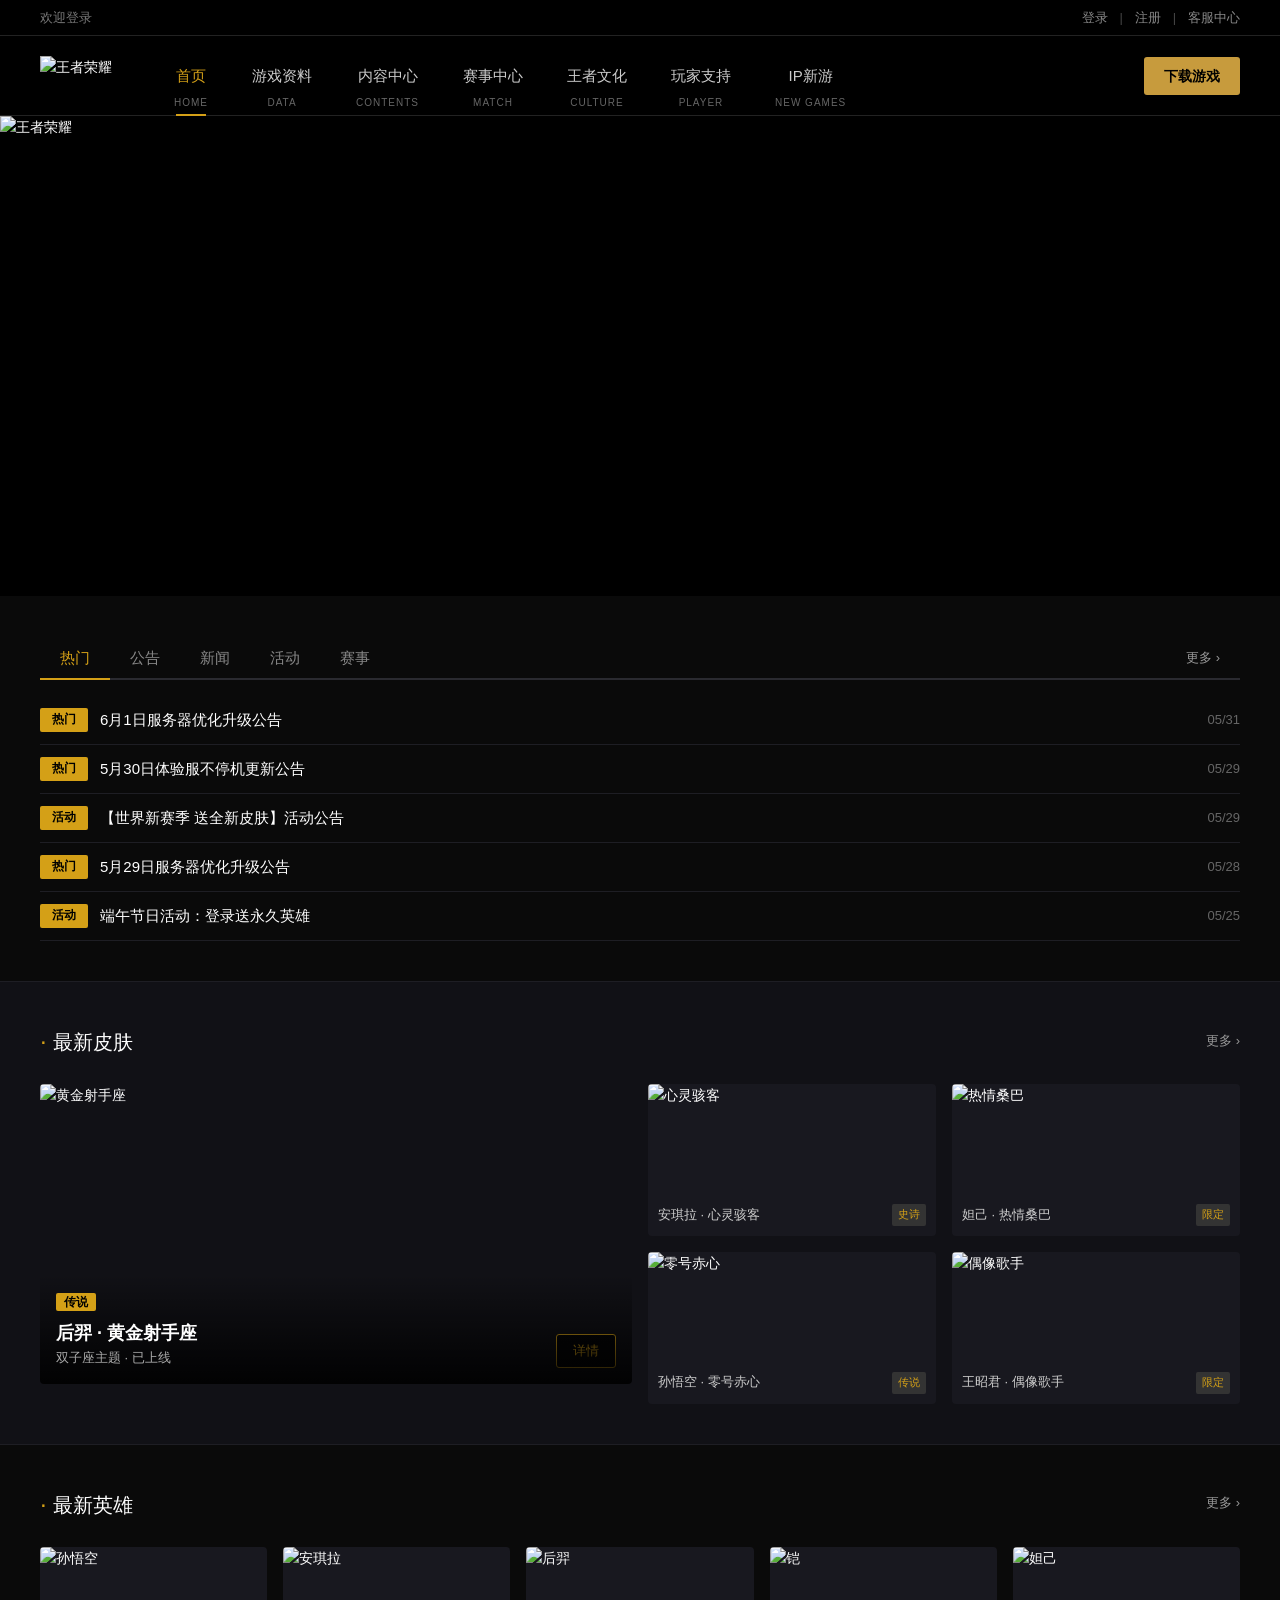
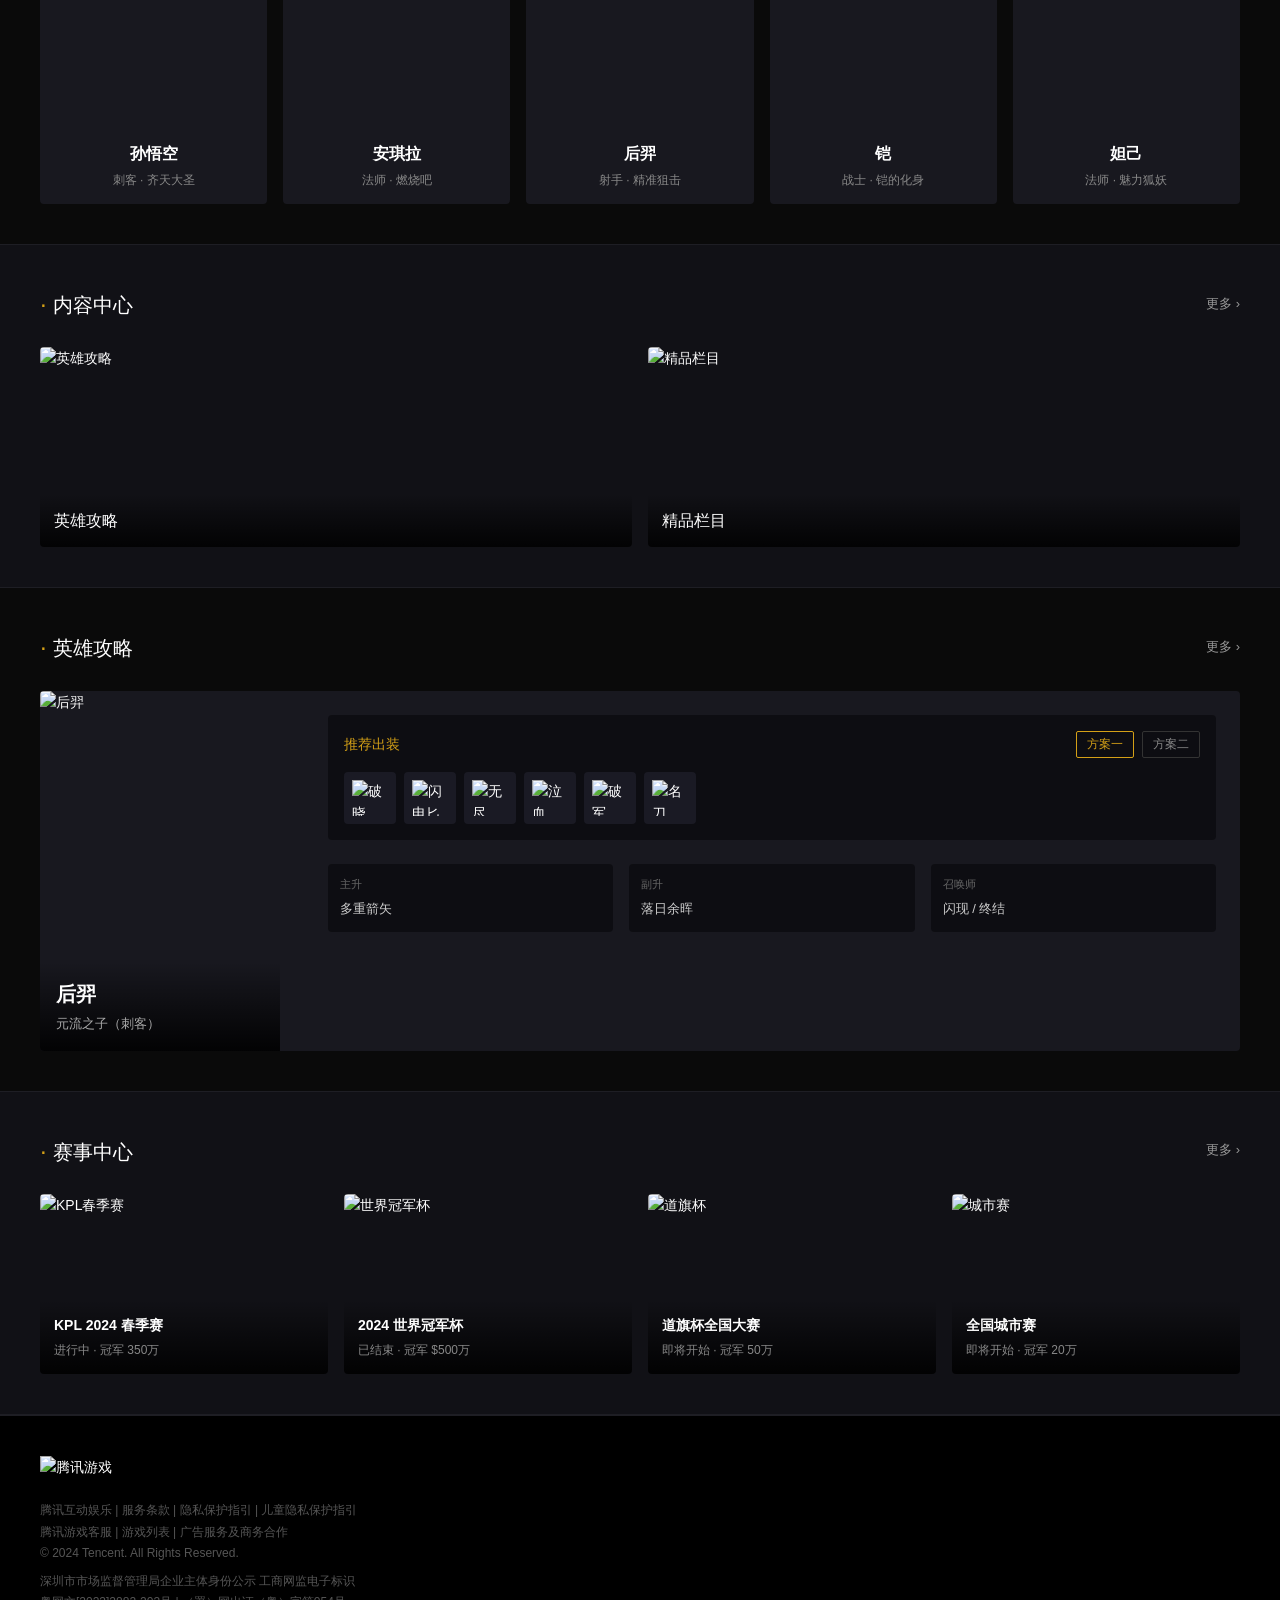
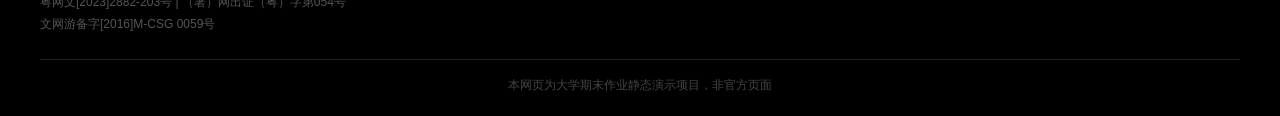
==== commit 66944d9a: "refactor: 首页全面重做，1:1还原 pvp.qq.com 官方首页结构 - 顶部工具栏：欢迎登录 + 登录/注册/客服中心（官方样式） - 主导航：7个栏目，官方英文标注（HOME/DATA" ====
--- a/index.html
+++ b/index.html
@@ -10,337 +10,410 @@
 
     <!-- ===== 顶部工具栏 ===== -->
     <div class="top-bar">
-        <a href="#">登录</a>
-        <span class="split">|</span>
-        <a href="#">注册</a>
-        <span class="split">|</span>
-        <a href="contact.html">客服中心</a>
+        <div class="container top-bar-inner">
+            <div class="top-bar-left">
+                <a href="#">欢迎登录</a>
+            </div>
+            <div class="top-bar-right">
+                <a href="#">登录</a>
+                <span class="split">|</span>
+                <a href="#">注册</a>
+                <span class="split">|</span>
+                <a href="contact.html">客服中心</a>
+            </div>
+        </div>
     </div>
 
     <!-- ===== 主导航栏 ===== -->
     <header class="header">
-        <div class="container">
-            <nav class="nav">
-                <!-- Logo -->
-                <a href="index.html" class="logo">
-                    👑 王者荣耀
-                </a>
-
-                <!-- 导航链接（与官方一致）-->
+        <div class="container header-inner">
+            <!-- Logo -->
+            <a href="index.html" class="logo">
+                <img src="https://game.gtimg.cn/images/yxzj/web201610/logo.png" alt="王者荣耀" style="height:40px;">
+            </a>
+
+            <!-- 导航链接 -->
+            <nav class="main-nav">
                 <ul class="nav-list">
-                    <li>
+                    <li class="nav-item">
                         <a href="index.html" class="active">
                             <span>首页</span>
                             <span class="nav-en">HOME</span>
                         </a>
                     </li>
-                    <li>
+                    <li class="nav-item">
                         <a href="heroes.html">
                             <span>游戏资料</span>
                             <span class="nav-en">DATA</span>
                         </a>
                     </li>
-                    <li>
+                    <li class="nav-item">
                         <a href="video.html">
                             <span>内容中心</span>
                             <span class="nav-en">CONTENTS</span>
                         </a>
                     </li>
-                    <li>
+                    <li class="nav-item">
                         <a href="esports.html">
                             <span>赛事中心</span>
                             <span class="nav-en">MATCH</span>
                         </a>
                     </li>
-                    <li>
+                    <li class="nav-item">
                         <a href="about.html">
                             <span>王者文化</span>
                             <span class="nav-en">CULTURE</span>
                         </a>
                     </li>
-                    <li>
+                    <li class="nav-item">
                         <a href="contact.html">
                             <span>玩家支持</span>
                             <span class="nav-en">PLAYER</span>
                         </a>
                     </li>
+                    <li class="nav-item">
+                        <a href="#">
+                            <span>IP新游</span>
+                            <span class="nav-en">NEW GAMES</span>
+                        </a>
+                    </li>
                 </ul>
-
-                <!-- 右侧下载按钮 -->
-                <div class="nav-right">
-                    <a href="download.html" class="btn-download-nav">
-                        📥 下载游戏
-                    </a>
-                </div>
             </nav>
+
+            <!-- 右侧下载按钮 -->
+            <div class="header-right">
+                <a href="download.html" class="btn-download-header">下载游戏</a>
+            </div>
         </div>
     </header>
 
-    <!-- ===== 轮播 Banner ===== -->
-    <section class="banner">
-        <div class="banner-slides">
-            <div class="banner-slide">
-                <img src="https://game.gtimg.cn/images/yxzj/web201610/page_banner1.jpg" alt="王者荣耀">
-                <div class="banner-overlay"></div>
-                <div class="banner-content">
-                    <h1>王者荣耀</h1>
-                    <p>5V5 英雄公平对战手游</p>
-                    <a href="download.html" class="btn-primary">立即下载</a>
-                </div>
-            </div>
-            <div class="banner-slide">
-                <img src="https://game.gtimg.cn/images/yxzj/web201610/page_banner2.jpg" alt="新赛季">
-                <div class="banner-overlay"></div>
-                <div class="banner-content">
-                    <h1>S32新赛季</h1>
-                    <p>世界新篇章 · 荣耀启程</p>
-                    <a href="news.html" class="btn-primary">了解更多</a>
-                </div>
-            </div>
-            <div class="banner-slide">
-                <img src="https://game.gtimg.cn/images/yxzj/web201610/page_banner3.jpg" alt="冠军杯">
-                <div class="banner-overlay"></div>
-                <div class="banner-content">
-                    <h1>KPL春季赛总决赛</h1>
-                    <p>巅峰对决 · 荣耀之战</p>
-                    <a href="esports.html" class="btn-primary">观赛入口</a>
-                </div>
-            </div>
-        </div>
-
-        <div class="banner-arrow prev">‹</div>
-        <div class="banner-arrow next">›</div>
-
-        <div class="banner-dots">
-            <span class="active"></span>
-            <span></span>
-            <span></span>
-        </div>
-    </section>
-
-    <!-- ===== 主内容区域 ===== -->
-    <div class="main-content">
-
-        <div class="container">
-
-            <!-- ===== 新闻模块（与官方一致的结构）===== -->
-            <div class="news-module">
+    <!-- ===== 主内容 ===== -->
+    <main class="home-main">
+
+        <!-- ===== 1. Banner 轮播 ===== -->
+        <section class="home-banner">
+            <div class="banner-slides">
+                <div class="banner-slide">
+                    <img src="https://game.gtimg.cn/images/yxzj/web201610/h5_banner1.jpg" alt="王者荣耀">
+                </div>
+                <div class="banner-slide">
+                    <img src="https://game.gtimg.cn/images/yxzj/web201610/h5_banner2.jpg" alt="新赛季">
+                </div>
+                <div class="banner-slide">
+                    <img src="https://game.gtimg.cn/images/yxzj/web201610/h5_banner3.jpg" alt="冠军杯">
+                </div>
+            </div>
+            <div class="banner-dots"></div>
+        </section>
+
+        <!-- ===== 2. 新闻中心 ===== -->
+        <section class="home-section news-center">
+            <div class="container">
+
                 <!-- 新闻 Tab 栏 -->
-                <div class="news-tabs">
+                <div class="news-tab-bar">
                     <a href="#" class="active">热门</a>
                     <a href="#">公告</a>
                     <a href="#">新闻</a>
                     <a href="#">活动</a>
                     <a href="#">赛事</a>
-                    <a href="news.html" class="more">更多 ›</a>
-                </div>
-                <!-- 新闻网格 -->
-                <div class="news-grid">
-                    <div class="news-item">
-                        <img src="https://game.gtimg.cn/images/yxzj/uploadIMG/applogo/2024/0610.jpg" alt="S32赛季">
-                        <div class="news-item-info">
-                            <span class="tag">热门</span>
-                            <div class="title">S32赛季即将开启：新增两件装备调整</div>
-                            <div class="date">06-01</div>
-                        </div>
-                    </div>
-                    <div class="news-item">
-                        <img src="https://game.gtimg.cn/images/yxzj/uploadIMG/applogo/2024/0530.jpg" alt="体验服更新">
-                        <div class="news-item-info">
-                            <span class="tag">公告</span>
-                            <div class="title">5月30日体验服不停机更新公告</div>
-                            <div class="date">05-30</div>
-                        </div>
-                    </div>
-                    <div class="news-item">
-                        <img src="https://game.gtimg.cn/images/yxzj/uploadIMG/applogo/2024/0529.jpg" alt="送皮肤活动">
-                        <div class="news-item-info">
-                            <span class="tag">活动</span>
-                            <div class="title">世界新赛季送全新皮肤活动公告</div>
-                            <div class="date">05-29</div>
-                        </div>
-                    </div>
-                    <div class="news-item">
-                        <img src="https://game.gtimg.cn/images/yxzj/uploadIMG/applogo/2024/0528.jpg" alt="服务器优化">
-                        <div class="news-item-info">
-                            <span class="tag">公告</span>
-                            <div class="title">5月29日服务器优化升级公告</div>
-                            <div class="date">05-28</div>
-                        </div>
-                    </div>
-                    <div class="news-item">
-                        <img src="https://game.gtimg.cn/images/yxzj/uploadIMG/applogo/2024/0525.jpg" alt="端午活动">
-                        <div class="news-item-info">
-                            <span class="tag">活动</span>
-                            <div class="title">端午节日活动：登录送永久英雄</div>
-                            <div class="date">05-25</div>
-                        </div>
-                    </div>
-                </div>
-            </div>
-
-            <!-- ===== 英雄攻略模块 ===== -->
-            <div style="margin-top:var(--spacing-xl);">
-                <h2>🏆 <span class="highlight">英雄</span>攻略</h2>
-                <div class="hero-guide">
-                    <!-- 英雄卡片 1 -->
-                    <div class="hero-card" onclick="location.href='hero-detail.html'">
+                    <a href="news.html" class="news-more">更多 ›</a>
+                </div>
+
+                <!-- 新闻列表（官方风格：无图片，tag + 标题 + 日期）-->
+                <div class="news-list-official">
+                    <a href="news.html" class="news-row">
+                        <span class="news-tag">热门</span>
+                        <span class="news-title">6月1日服务器优化升级公告</span>
+                        <span class="news-date">05/31</span>
+                    </a>
+                    <a href="news.html" class="news-row">
+                        <span class="news-tag">热门</span>
+                        <span class="news-title">5月30日体验服不停机更新公告</span>
+                        <span class="news-date">05/29</span>
+                    </a>
+                    <a href="news.html" class="news-row">
+                        <span class="news-tag">活动</span>
+                        <span class="news-title">【世界新赛季 送全新皮肤】活动公告</span>
+                        <span class="news-date">05/29</span>
+                    </a>
+                    <a href="news.html" class="news-row">
+                        <span class="news-tag">热门</span>
+                        <span class="news-title">5月29日服务器优化升级公告</span>
+                        <span class="news-date">05/28</span>
+                    </a>
+                    <a href="news.html" class="news-row">
+                        <span class="news-tag">活动</span>
+                        <span class="news-title">端午节日活动：登录送永久英雄</span>
+                        <span class="news-date">05/25</span>
+                    </a>
+                </div>
+
+            </div>
+        </section>
+
+        <!-- ===== 3. 最新皮肤 ===== -->
+        <section class="home-section skin-section">
+            <div class="container">
+
+                <div class="section-header">
+                    <h2>最新皮肤</h2>
+                    <a href="skins.html" class="section-more">更多 ›</a>
+                </div>
+
+                <div class="skin-showcase">
+                    <!-- 主皮肤卡片 -->
+                    <div class="skin-main-card">
+                        <div class="skin-main-img">
+                            <img src="https://game.gtimg.cn/images/yxzj/img201606/skin/big-11120.jpg" alt="黄金射手座">
+                            <div class="skin-hover-btn">详情</div>
+                        </div>
+                        <div class="skin-main-info">
+                            <span class="skin-level">传说</span>
+                            <h3>后羿 · 黄金射手座</h3>
+                            <p>双子座主题 · 已上线</p>
+                        </div>
+                    </div>
+
+                    <!-- 次皮肤卡片（横向排列）-->
+                    <div class="skin-sub-list">
+                        <div class="skin-sub-card">
+                            <img src="https://game.gtimg.cn/images/yxzj/img201606/skin/big-14210.jpg" alt="心灵骇客">
+                            <div class="skin-sub-info">
+                                <span>安琪拉 · 心灵骇客</span>
+                                <span class="skin-level-tag">史诗</span>
+                            </div>
+                        </div>
+                        <div class="skin-sub-card">
+                            <img src="https://game.gtimg.cn/images/yxzj/img201606/skin/big-10910.jpg" alt="热情桑巴">
+                            <div class="skin-sub-info">
+                                <span>妲己 · 热情桑巴</span>
+                                <span class="skin-level-tag">限定</span>
+                            </div>
+                        </div>
+                        <div class="skin-sub-card">
+                            <img src="https://game.gtimg.cn/images/yxzj/img201606/skin/big-16711.jpg" alt="零号赤心">
+                            <div class="skin-sub-info">
+                                <span>孙悟空 · 零号赤心</span>
+                                <span class="skin-level-tag">传说</span>
+                            </div>
+                        </div>
+                        <div class="skin-sub-card">
+                            <img src="https://game.gtimg.cn/images/yxzj/img201606/skin/big-12711.jpg" alt="偶像歌手">
+                            <div class="skin-sub-info">
+                                <span>王昭君 · 偶像歌手</span>
+                                <span class="skin-level-tag">限定</span>
+                            </div>
+                        </div>
+                    </div>
+                </div>
+
+            </div>
+        </section>
+
+        <!-- ===== 4. 最新英雄 ===== -->
+        <section class="home-section hero-section">
+            <div class="container">
+
+                <div class="section-header">
+                    <h2>最新英雄</h2>
+                    <a href="heroes.html" class="section-more">更多 ›</a>
+                </div>
+
+                <div class="hero-list-official">
+                    <div class="hero-item-card" onclick="location.href='hero-detail.html'">
+                        <div class="hero-item-img">
+                            <img src="https://game.gtimg.cn/images/yxzj/img201606/heroimg/167/167.jpg" alt="孙悟空">
+                        </div>
+                        <div class="hero-item-info">
+                            <h3>孙悟空</h3>
+                            <p>刺客 · 齐天大圣</p>
+                        </div>
+                    </div>
+                    <div class="hero-item-card" onclick="location.href='hero-detail.html'">
+                        <div class="hero-item-img">
+                            <img src="https://game.gtimg.cn/images/yxzj/img201606/heroimg/142/142.jpg" alt="安琪拉">
+                        </div>
+                        <div class="hero-item-info">
+                            <h3>安琪拉</h3>
+                            <p>法师 · 燃烧吧</p>
+                        </div>
+                    </div>
+                    <div class="hero-item-card" onclick="location.href='hero-detail.html'">
+                        <div class="hero-item-img">
+                            <img src="https://game.gtimg.cn/images/yxzj/img201606/heroimg/111/111.jpg" alt="后羿">
+                        </div>
+                        <div class="hero-item-info">
+                            <h3>后羿</h3>
+                            <p>射手 · 精准狙击</p>
+                        </div>
+                    </div>
+                    <div class="hero-item-card" onclick="location.href='hero-detail.html'">
+                        <div class="hero-item-img">
+                            <img src="https://game.gtimg.cn/images/yxzj/img201606/heroimg/123/123.jpg" alt="铠">
+                        </div>
+                        <div class="hero-item-info">
+                            <h3>铠</h3>
+                            <p>战士 · 铠的化身</p>
+                        </div>
+                    </div>
+                    <div class="hero-item-card" onclick="location.href='hero-detail.html'">
+                        <div class="hero-item-img">
+                            <img src="https://game.gtimg.cn/images/yxzj/img201606/heroimg/109/109.jpg" alt="妲己">
+                        </div>
+                        <div class="hero-item-info">
+                            <h3>妲己</h3>
+                            <p>法师 · 魅力狐妖</p>
+                        </div>
+                    </div>
+                </div>
+
+            </div>
+        </section>
+
+        <!-- ===== 5. 内容中心 ===== -->
+        <section class="home-section content-center-section">
+            <div class="container">
+
+                <div class="section-header">
+                    <h2>内容中心</h2>
+                    <a href="video.html" class="section-more">更多 ›</a>
+                </div>
+
+                <div class="content-center-grid">
+                    <!-- 英雄攻略 -->
+                    <div class="content-card-type" onclick="location.href='video.html'">
+                        <img src="https://game.gtimg.cn/images/yxzj/img201606/heroimg/111/111.jpg" alt="英雄攻略">
+                        <div class="content-card-label">英雄攻略</div>
+                    </div>
+                    <!-- 精品栏目 -->
+                    <div class="content-card-type" onclick="location.href='video.html'">
+                        <img src="https://game.gtimg.cn/images/yxzj/video/cover/2024/0608_1.jpg" alt="精品栏目">
+                        <div class="content-card-label">精品栏目</div>
+                    </div>
+                </div>
+
+            </div>
+        </section>
+
+        <!-- ===== 6. 英雄攻略（详细）===== -->
+        <section class="home-section hero-guide-section">
+            <div class="container">
+
+                <div class="section-header">
+                    <h2>英雄攻略</h2>
+                    <a href="video.html" class="section-more">更多 ›</a>
+                </div>
+
+                <div class="hero-guide-main">
+                    <div class="hero-guide-left">
                         <img src="https://game.gtimg.cn/images/yxzj/img201606/heroimg/111/111.jpg" alt="后羿">
-                        <div class="hero-card-overlay">
+                        <div class="hero-guide-name">
                             <h3>后羿</h3>
-                            <p><span class="hero-tag">射手</span>团战持续输出</p>
-                        </div>
-                    </div>
-                    <!-- 英雄卡片 2 -->
-                    <div class="hero-card" onclick="location.href='hero-detail.html'">
-                        <img src="https://game.gtimg.cn/images/yxzj/img201606/heroimg/109/109.jpg" alt="妲己">
-                        <div class="hero-card-overlay">
-                            <h3>妲己</h3>
-                            <p><span class="hero-tag">法师</span>草丛偷袭专家</p>
-                        </div>
-                    </div>
-                    <!-- 英雄卡片 3 -->
-                    <div class="hero-card" onclick="location.href='hero-detail.html'">
-                        <img src="https://game.gtimg.cn/images/yxzj/img201606/heroimg/142/142.jpg" alt="安琪拉">
-                        <div class="hero-card-overlay">
-                            <h3>安琪拉</h3>
-                            <p><span class="hero-tag">法师</span>爆发控制女王</p>
-                        </div>
-                    </div>
-                </div>
-            </div>
-
-            <!-- ===== 最新皮肤 + 最新英雄（官方布局）===== -->
-            <div style="margin-top:var(--spacing-xl);">
-                <h2>✨ 最新<span class="highlight">皮肤</span> & 英雄</h2>
-                <div class="skin-hero-module">
-                    <!-- 主皮肤卡片 -->
-                    <div class="skin-hero-card" onclick="location.href='skins.html'">
-                        <img src="https://game.gtimg.cn/images/yxzj/img201606/skin/big-11120.jpg" alt="黄金射手座">
-                        <span class="label">传说皮肤</span>
-                        <div class="info">
-                            <h4>后羿·黄金射手座</h4>
-                            <p>双子座主题 · 已上线</p>
-                        </div>
-                    </div>
-                    <!-- 次皮肤卡片 -->
-                    <div class="skin-hero-card" onclick="location.href='skins.html'">
-                        <img src="https://game.gtimg.cn/images/yxzj/img201606/skin/big-14210.jpg" alt="心灵骇客">
-                        <span class="label">史诗皮肤</span>
-                        <div class="info">
-                            <h4>安琪拉·心灵骇客</h4>
-                            <p>赛博朋克 · 已上线</p>
-                        </div>
-                    </div>
-                    <!-- 英雄卡片 -->
-                    <div class="skin-hero-card" onclick="location.href='heroes.html'">
-                        <img src="https://game.gtimg.cn/images/yxzj/img201606/heroimg/167/167.jpg" alt="孙悟空">
-                        <span class="label" style="background:#d4380d;">新英雄</span>
-                        <div class="info">
-                            <h4>孙悟空</h4>
-                            <p>齐天大圣 · 刺客</p>
-                        </div>
-                    </div>
-                </div>
-            </div>
-
-            <!-- ===== 赛事模块 ===== -->
-            <div class="esports-module">
-                <h2>🏅 <span class="highlight">赛事</span>中心</h2>
-                <div class="esports-cards">
-                    <div class="esports-card" onclick="location.href='esports.html'">
+                            <p>元流之子（刺客）</p>
+                        </div>
+                    </div>
+                    <div class="hero-guide-right">
+                        <!-- 出装 -->
+                        <div class="guide-builds">
+                            <div class="guide-build-title">
+                                <span>推荐出装</span>
+                                <span class="guide-build-tabs">
+                                    <a href="#" class="active">方案一</a>
+                                    <a href="#">方案二</a>
+                                </span>
+                            </div>
+                            <div class="guide-items">
+                                <div class="guide-item"><img src="https://game.gtimg.cn/images/yxzj/img201606/currency/200.png" alt="破晓"></div>
+                                <div class="guide-item"><img src="https://game.gtimg.cn/images/yxzj/img201606/currency/200.png" alt="闪电匕首"></div>
+                                <div class="guide-item"><img src="https://game.gtimg.cn/images/yxzj/img201606/currency/200.png" alt="无尽"></div>
+                                <div class="guide-item"><img src="https://game.gtimg.cn/images/yxzj/img201606/currency/200.png" alt="泣血"></div>
+                                <div class="guide-item"><img src="https://game.gtimg.cn/images/yxzj/img201606/currency/200.png" alt="破军"></div>
+                                <div class="guide-item"><img src="https://game.gtimg.cn/images/yxzj/img201606/currency/200.png" alt="名刀"></div>
+                            </div>
+                        </div>
+                        <!-- 技能加点 -->
+                        <div class="guide-skills">
+                            <div class="guide-skill-row">
+                                <span class="guide-skill-label">主升</span>
+                                <span class="guide-skill-name">多重箭矢</span>
+                            </div>
+                            <div class="guide-skill-row">
+                                <span class="guide-skill-label">副升</span>
+                                <span class="guide-skill-name">落日余晖</span>
+                            </div>
+                            <div class="guide-skill-row">
+                                <span class="guide-skill-label">召唤师</span>
+                                <span class="guide-skill-name">闪现 / 终结</span>
+                            </div>
+                        </div>
+                    </div>
+                </div>
+
+            </div>
+        </section>
+
+        <!-- ===== 7. 赛事中心 ===== -->
+        <section class="home-section esports-home-section">
+            <div class="container">
+
+                <div class="section-header">
+                    <h2>赛事中心</h2>
+                    <a href="esports.html" class="section-more">更多 ›</a>
+                </div>
+
+                <div class="esports-home-grid">
+                    <div class="esports-home-card" onclick="location.href='esports.html'">
                         <img src="https://game.gtimg.cn/images/yxzj/esports/cover/2024/kpl_spring.jpg" alt="KPL春季赛">
-                        <div class="esports-card-info">
+                        <div class="esports-home-overlay">
                             <h4>KPL 2024 春季赛</h4>
                             <p>进行中 · 冠军 350万</p>
                         </div>
                     </div>
-                    <div class="esports-card" onclick="location.href='esports.html'">
+                    <div class="esports-home-card" onclick="location.href='esports.html'">
                         <img src="https://game.gtimg.cn/images/yxzj/esports/cover/2024/worldcup.jpg" alt="世界冠军杯">
-                        <div class="esports-card-info">
+                        <div class="esports-home-overlay">
                             <h4>2024 世界冠军杯</h4>
                             <p>已结束 · 冠军 $500万</p>
                         </div>
                     </div>
-                    <div class="esports-card" onclick="location.href='esports.html'">
+                    <div class="esports-home-card" onclick="location.href='esports.html'">
                         <img src="https://game.gtimg.cn/images/yxzj/esports/cover/2024/daoqij.jpg" alt="道旗杯">
-                        <div class="esports-card-info">
+                        <div class="esports-home-overlay">
                             <h4>道旗杯全国大赛</h4>
                             <p>即将开始 · 冠军 50万</p>
                         </div>
                     </div>
-                    <div class="esports-card" onclick="location.href='esports.html'">
+                    <div class="esports-home-card" onclick="location.href='esports.html'">
                         <img src="https://game.gtimg.cn/images/yxzj/esports/cover/2024/city.jpg" alt="城市赛">
-                        <div class="esports-card-info">
+                        <div class="esports-home-overlay">
                             <h4>全国城市赛</h4>
                             <p>即将开始 · 冠军 20万</p>
                         </div>
                     </div>
                 </div>
-            </div>
-
-            <!-- ===== 内容中心（攻略+栏目）===== -->
-            <div class="content-module">
-                <h2>📺 <span class="highlight">内容</span>中心</h2>
-                <div class="content-cards">
-                    <div class="content-card" onclick="location.href='video.html'">
-                        <img src="https://game.gtimg.cn/images/yxzj/video/cover/2024/0612_1.jpg" alt="英雄攻略">
-                        <div class="content-card-info">
-                            <h4>🎮 英雄攻略</h4>
-                            <p>后羿从入门到精通：全方位教学，涵盖出装、铭文、对线技巧</p>
-                        </div>
-                    </div>
-                    <div class="content-card" onclick="location.href='video.html'">
-                        <img src="https://game.gtimg.cn/images/yxzj/video/cover/2024/0608_1.jpg" alt="精品栏目">
-                        <div class="content-card-info">
-                            <h4>🎬 精品栏目</h4>
-                            <p>职业选手视角解读：辅助开团技巧与团队配合要点</p>
-                        </div>
-                    </div>
-                </div>
-            </div>
-
-        </div>
-    </div>
+
+            </div>
+        </section>
+
+    </main>
 
     <!-- ===== 底部 Footer ===== -->
     <footer class="footer">
         <div class="container">
             <div class="footer-content">
                 <div class="footer-left">
-                    <h3>👑 王者荣耀</h3>
-                    <p>腾讯游戏旗下产品</p>
+                    <img src="https://game.gtimg.cn/images/yxzj/web201610/logo.png" alt="腾讯游戏" style="height:36px;margin-bottom:8px;">
+                    <p>腾讯互动娱乐 | 服务条款 | 隐私保护指引 | 儿童隐私保护指引</p>
+                    <p>腾讯游戏客服 | 游戏列表 | 广告服务及商务合作</p>
                     <p>© 2024 Tencent. All Rights Reserved.</p>
-                </div>
-                <div class="footer-links">
-                    <div>
-                        <h4>游戏资料</h4>
-                        <a href="heroes.html">英雄列表</a>
-                        <a href="skins.html">皮肤中心</a>
-                        <a href="about.html">游戏背景</a>
-                    </div>
-                    <div>
-                        <h4>媒体内容</h4>
-                        <a href="news.html">新闻资讯</a>
-                        <a href="video.html">视频中心</a>
-                        <a href="esports.html">赛事中心</a>
-                    </div>
-                    <div>
-                        <h4>支持</h4>
-                        <a href="download.html">下载游戏</a>
-                        <a href="contact.html">反馈建议</a>
-                    </div>
-                </div>
-            </div>
-            <div class="footer-bottom">
-                <a href="#">腾讯互动娱乐</a> |
-                <a href="#">服务条款</a> |
-                <a href="#">王者荣耀隐私保护指引</a> |
-                <a href="#">儿童隐私保护指引</a><br>
-                深圳市市场监督管理局企业主体身份公示 工商网监电子标识 |
-                <a href="#">粤网文[2023]2882-203号</a> |
-                <a href="#">（署）网出证（粤）字第054号</a><br>
-                © 2024 腾讯公司版权所有 | 本网页为大学期末作业静态演示项目
+                    <p style="margin-top:6px;">深圳市市场监督管理局企业主体身份公示 工商网监电子标识</p>
+                    <p>粤网文[2023]2882-203号 | （署）网出证（粤）字第054号</p>
+                    <p>文网游备字[2016]M-CSG 0059号</p>
+                </div>
+            </div>
+            <div class="footer-bottom-center">
+                本网页为大学期末作业静态演示项目，非官方页面
             </div>
         </div>
     </footer>
--- a/style.css
+++ b/style.css
@@ -1,1319 +1,968 @@
 /* ============================================
-   王者荣耀官网 - 全局样式表 v2
-   对标 pvp.qq.com 官方风格
-   代码简洁，注释详细
+   王者荣耀官网 - 全局样式表 v3
+   完全对标 pvp.qq.com 官方风格
    ============================================ */
 
-/* ---------- 0. CSS变量 ---------- */
+/* ---------- 0. 变量 ---------- */
 :root {
-    --color-primary: #e8a91a;
-    --color-secondary: #1a1a2e;
-    --color-accent: #d4380d;
-    --color-bg-dark: #0d0d1a;
-    --color-bg-light: #f5f5f5;
-    --color-text: #333333;
-    --color-text-light: #888888;
-    --color-text-white: #ffffff;
-    --color-border: #e0e0e0;
-    --color-border-dark: #2a2a3a;
-    --spacing-sm: 8px;
-    --spacing-md: 16px;
-    --spacing-lg: 24px;
-    --spacing-xl: 40px;
-    --radius-sm: 4px;
-    --radius-md: 8px;
-    --radius-lg: 12px;
-}
-
-/* ---------- 1. 基础重置 ---------- */
-* {
-    margin: 0;
-    padding: 0;
-    box-sizing: border-box;
-}
-
+    --bg: #0a0a0a;
+    --bg-section: #111116;
+    --bg-card: #18181f;
+    --color-primary: #c79b3d;
+    --color-primary-dark: #a07a2e;
+    --color-gold: #d4a017;
+    --text-white: #ffffff;
+    --text-gray: #999999;
+    --text-dark: #666666;
+    --border-dark: #2a2a30;
+    --spacing: 20px;
+}
+
+/* ---------- 1. 重置 ---------- */
+* { margin: 0; padding: 0; box-sizing: border-box; }
+html { scroll-behavior: smooth; }
 body {
-    font-family: "Microsoft YaHei", "PingFang SC", sans-serif;
-    font-size: 16px;
+    background: var(--bg);
+    color: var(--text-white);
+    font-family: "Microsoft YaHei", "PingFang SC", "Helvetica Neue", Helvetica, Arial, sans-serif;
+    font-size: 14px;
     line-height: 1.6;
-    color: var(--color-text);
-    background-color: var(--color-bg-light);
-    min-height: 100vh;
-}
-
-a {
-    text-decoration: none;
-    color: inherit;
-}
-
-ul {
-    list-style: none;
-}
-
-img {
-    max-width: 100%;
-    display: block;
-}
-
-/* ---------- 2. 通用布局 ---------- */
+    min-width: 1200px; /* 官方最小宽度 */
+}
+
+/* ---------- 2. 通用 ---------- */
+a { color: inherit; text-decoration: none; }
+ul { list-style: none; }
+img { display: block; border: 0; }
 .container {
     width: 1200px;
     margin: 0 auto;
-    padding: 0 var(--spacing-md);
-}
-
-.section-title {
-    font-size: 26px;
-    color: var(--color-text-white);
+}
+
+/* ---------- 3. 顶部工具栏 ---------- */
+.top-bar {
+    background: #000;
+    height: 36px;
+    line-height: 36px;
+    border-bottom: 1px solid #222;
+}
+.top-bar-inner {
+    display: flex;
+    justify-content: space-between;
+    align-items: center;
+    height: 100%;
+}
+.top-bar-left { font-size: 13px; color: #777; }
+.top-bar-right a,
+.top-bar-right span { color: #888; font-size: 13px; }
+.top-bar-right a:hover { color: var(--color-gold); }
+.top-bar-right .split { color: #444; margin: 0 8px; }
+
+/* ---------- 4. 主导航 ---------- */
+.header {
+    background: #000;
+    border-bottom: 1px solid #222;
+    height: 80px;
+}
+.header-inner {
+    display: flex;
+    align-items: center;
+    height: 80px;
+    gap: 40px;
+}
+.logo img {
+    height: 40px;
+    width: auto;
+}
+
+/* 主导航 */
+.main-nav { flex: 1; }
+.nav-list { display: flex; gap: 0; }
+.nav-item a {
+    display: block;
+    padding: 0 22px;
+    height: 80px;
+    line-height: 80px;
+    color: #ccc;
+    font-size: 15px;
     text-align: center;
-    margin-bottom: var(--spacing-xl);
-}
-
-.section-title span {
-    color: var(--color-primary);
-}
-
-/* ---------- 3. 顶部工具栏（登录/下载）---------- */
-.top-bar {
-    background-color: var(--color-bg-dark);
-    height: 36px;
-    display: flex;
-    align-items: center;
-    justify-content: flex-end;
-    padding: 0 var(--spacing-xl);
-    gap: var(--spacing-lg);
-    font-size: 13px;
-}
-
-.top-bar a {
-    color: #aaa;
-    transition: color 0.3s;
-}
-
-.top-bar a:hover {
-    color: var(--color-primary);
-}
-
-.top-bar .split {
-    color: #444;
-}
-
-/* ---------- 4. 主导航栏 ---------- */
-.header {
-    background-color: var(--color-bg-dark);
-    border-top: 2px solid var(--color-primary);
-    position: sticky;
-    top: 0;
-    z-index: 1000;
-}
-
-.nav {
-    display: flex;
-    align-items: center;
-    height: 64px;
-    justify-content: space-between;
-}
-
-/* Logo */
-.logo {
-    display: flex;
-    align-items: center;
-    color: var(--color-primary);
-    font-size: 20px;
-    font-weight: bold;
-    letter-spacing: 2px;
-    min-width: 180px;
-}
-
-.logo img {
-    height: 36px;
-    margin-right: 8px;
-}
-
-/* 导航链接 - 与官方一致 */
-.nav-list {
-    display: flex;
-    align-items: center;
-    height: 100%;
-}
-
-.nav-list li {
+    transition: color 0.2s;
     position: relative;
-    height: 100%;
-    display: flex;
-    flex-direction: column;
-    justify-content: center;
-    text-align: center;
-    width: 100px;
-}
-
-.nav-list li a {
-    display: flex;
-    flex-direction: column;
-    align-items: center;
-    justify-content: center;
-    height: 100%;
-    color: #cccccc;
-    font-size: 14px;
-    transition: all 0.3s;
-    padding: 0 10px;
-}
-
-.nav-list li a .nav-en {
+}
+.nav-item a span:last-child {
+    display: block;
     font-size: 10px;
-    color: #777;
-    margin-top: 2px;
-}
-
-.nav-list li a:hover,
-.nav-list li a.active {
-    color: var(--color-primary);
-    background: rgba(232, 169, 26, 0.1);
-}
-
-.nav-list li a:hover .nav-en,
-.nav-list li a.active .nav-en {
-    color: var(--color-primary);
-}
-
-/* 导航下划线 */
-.nav-list li::after {
+    color: #666;
+    letter-spacing: 1px;
+    line-height: 1;
+    margin-top: -18px;
+}
+.nav-item a:hover,
+.nav-item a.active { color: var(--color-gold); }
+.nav-item a.active::after {
     content: '';
     position: absolute;
     bottom: 0;
     left: 50%;
     transform: translateX(-50%);
-    width: 0;
-    height: 3px;
+    width: 30px;
+    height: 2px;
+    background: var(--color-gold);
+}
+
+/* 导航下载按钮 */
+.header-right { }
+.btn-download-header {
+    display: block;
+    padding: 8px 20px;
     background: var(--color-primary);
-    transition: width 0.3s;
-}
-
-.nav-list li:hover::after,
-.nav-list li.active::after {
-    width: 80%;
-}
-
-/* 右侧下载按钮 */
-.nav-right {
-    display: flex;
-    align-items: center;
-    gap: var(--spacing-md);
-}
-
-.btn-download-nav {
-    display: flex;
-    align-items: center;
-    gap: 6px;
-    background: var(--color-accent);
-    color: white;
-    padding: 8px 20px;
-    border-radius: var(--radius-sm);
+    color: #000;
     font-size: 14px;
     font-weight: bold;
-    transition: background 0.3s;
-}
-
-.btn-download-nav:hover {
-    background: #e84010;
-}
-
-/* ---------- 5. 轮播 Banner ---------- */
-.banner {
+    border-radius: 3px;
+    transition: background 0.2s;
+}
+.btn-download-header:hover { background: var(--color-gold); }
+
+/* ---------- 5. Banner 轮播 ---------- */
+.home-banner {
+    height: 480px;
+    overflow: hidden;
     position: relative;
-    width: 100%;
-    height: 520px;
-    overflow: hidden;
-    background: var(--color-bg-dark);
-}
-
+    background: #000;
+}
 .banner-slides {
     display: flex;
     height: 100%;
     transition: transform 0.5s ease;
 }
-
 .banner-slide {
-    min-width: 100%;
-    height: 100%;
-    position: relative;
-}
-
+    flex: 0 0 100%;
+    height: 100%;
+}
 .banner-slide img {
     width: 100%;
     height: 100%;
     object-fit: cover;
 }
-
-.banner-overlay {
-    position: absolute;
-    top: 0;
-    left: 0;
-    width: 100%;
-    height: 100%;
-    background: linear-gradient(90deg, rgba(13,13,26,0.9) 0%, rgba(13,13,26,0.4) 50%, transparent 100%);
-}
-
-.banner-content {
-    position: absolute;
-    left: 8%;
-    top: 50%;
-    transform: translateY(-50%);
-    z-index: 2;
-    color: var(--color-text-white);
-}
-
-.banner-content h1 {
-    font-size: 52px;
-    margin-bottom: var(--spacing-md);
-    text-shadow: 2px 2px 8px rgba(0,0,0,0.6);
-}
-
-.banner-content p {
-    font-size: 18px;
-    margin-bottom: var(--spacing-lg);
-    color: #ccc;
-}
-
-.banner-content .btn-primary {
-    background: var(--color-primary);
-    color: #1a1a1a;
-    padding: 12px 36px;
-    border-radius: var(--radius-sm);
-    font-size: 16px;
-    font-weight: bold;
-    display: inline-block;
-    transition: all 0.3s;
-    border: none;
-    cursor: pointer;
-}
-
-.banner-content .btn-primary:hover {
-    background: #ffb933;
-    transform: translateY(-2px);
-}
-
 .banner-dots {
     position: absolute;
     bottom: 20px;
     left: 50%;
     transform: translateX(-50%);
     display: flex;
-    gap: 10px;
-    z-index: 2;
-}
-
+    gap: 8px;
+}
 .banner-dots span {
-    width: 14px;
-    height: 14px;
+    width: 8px;
+    height: 8px;
     border-radius: 50%;
-    background: rgba(255,255,255,0.3);
-    cursor: pointer;
-    transition: all 0.3s;
-}
-
-.banner-dots span.active {
-    background: var(--color-primary);
-    width: 36px;
-    border-radius: 7px;
-}
-
-.banner-arrow {
+    background: rgba(255,255,255,0.4);
+    cursor: pointer;
+}
+.banner-dots span.active { background: var(--color-gold); }
+
+/* ---------- 6. 主内容区域 ---------- */
+.home-main { background: var(--bg); }
+.home-section {
+    padding: 40px 0;
+    border-bottom: 1px solid #1e1e24;
+}
+
+/* 小节标题 */
+.section-header {
+    display: flex;
+    justify-content: space-between;
+    align-items: center;
+    margin-bottom: 24px;
+}
+.section-header h2 {
+    font-size: 20px;
+    color: var(--text-white);
+    font-weight: normal;
+}
+.section-header h2::before {
+    content: '·';
+    color: var(--color-gold);
+    margin-right: 6px;
+    font-size: 24px;
+}
+.section-more {
+    color: var(--text-gray);
+    font-size: 13px;
+}
+.section-more:hover { color: var(--color-gold); }
+
+/* ---------- 7. 新闻中心（官方风格：无图片）---------- */
+.news-center { background: var(--bg); }
+
+.news-tab-bar {
+    display: flex;
+    align-items: center;
+    height: 44px;
+    border-bottom: 2px solid #2a2a30;
+    margin-bottom: 16px;
+    gap: 0;
+}
+.news-tab-bar a {
+    padding: 0 20px;
+    height: 44px;
+    line-height: 44px;
+    font-size: 15px;
+    color: #888;
+    border-bottom: 2px solid transparent;
+    margin-bottom: -2px;
+    transition: all 0.2s;
+}
+.news-tab-bar a:hover { color: var(--text-white); }
+.news-tab-bar a.active {
+    color: var(--color-gold);
+    border-bottom-color: var(--color-gold);
+}
+.news-tab-bar .news-more {
+    margin-left: auto;
+    color: var(--text-gray);
+    font-size: 13px;
+}
+
+.news-list-official {
+    display: flex;
+    flex-direction: column;
+    gap: 0;
+}
+.news-row {
+    display: flex;
+    align-items: center;
+    padding: 12px 0;
+    border-bottom: 1px solid #1e1e24;
+    gap: 12px;
+    transition: background 0.2s;
+}
+.news-row:hover { background: rgba(255,255,255,0.02); padding-left: 8px; }
+.news-tag {
+    font-size: 12px;
+    padding: 2px 8px;
+    border-radius: 2px;
+    background: var(--color-gold);
+    color: #000;
+    font-weight: bold;
+    flex-shrink: 0;
+    min-width: 48px;
+    text-align: center;
+}
+.news-title {
+    flex: 1;
+    font-size: 15px;
+    color: var(--text-white);
+}
+.news-date {
+    color: var(--text-dark);
+    font-size: 13px;
+    flex-shrink: 0;
+}
+
+/* ---------- 8. 最新皮肤 ---------- */
+.skin-section { background: var(--bg-section); }
+
+.skin-showcase {
+    display: grid;
+    grid-template-columns: 1fr 1fr;
+    gap: 16px;
+}
+
+/* 主皮肤 */
+.skin-main-card {
+    position: relative;
+    height: 300px;
+    border-radius: 4px;
+    overflow: hidden;
+    cursor: pointer;
+}
+.skin-main-img {
+    width: 100%;
+    height: 100%;
+    position: relative;
+}
+.skin-main-img img {
+    width: 100%;
+    height: 100%;
+    object-fit: cover;
+    transition: transform 0.4s;
+}
+.skin-main-card:hover .skin-main-img img { transform: scale(1.03); }
+.skin-hover-btn {
     position: absolute;
-    top: 50%;
-    transform: translateY(-50%);
-    width: 44px;
-    height: 80px;
-    background: rgba(0,0,0,0.4);
-    display: flex;
-    align-items: center;
-    justify-content: center;
-    color: white;
-    font-size: 28px;
-    cursor: pointer;
-    z-index: 2;
-    transition: background 0.3s;
-    user-select: none;
-}
-
-.banner-arrow:hover {
-    background: var(--color-primary);
-    color: #1a1a1a;
-}
-
-.banner-arrow.prev { left: 0; border-radius: 0 8px 8px 0; }
-.banner-arrow.next { right: 0; border-radius: 8px 0 0 8px; }
-
-/* ---------- 6. 内容区通用样式 ---------- */
-.main-content {
-    background: var(--color-bg-dark);
-    padding: var(--spacing-xl) 0;
-}
-
-.main-content h2 {
-    color: var(--color-text-white);
-    font-size: 22px;
-    margin-bottom: var(--spacing-lg);
-}
-
-.main-content h2 .highlight {
-    color: var(--color-primary);
-}
-
-/* ---------- 7. 新闻模块（与官方一致的Tab）---------- */
-.news-module {
-    margin-bottom: var(--spacing-xl);
-}
-
-.news-tabs {
-    display: flex;
-    align-items: center;
-    gap: 0;
-    border-bottom: 1px solid #333;
-    margin-bottom: var(--spacing-md);
-}
-
-.news-tabs a {
-    padding: 8px 20px;
-    color: #888;
-    font-size: 14px;
-    border-bottom: 2px solid transparent;
-    transition: all 0.3s;
-}
-
-.news-tabs a:hover,
-.news-tabs a.active {
-    color: var(--color-primary);
-    border-bottom-color: var(--color-primary);
-}
-
-.news-tabs .more {
-    margin-left: auto;
-    color: #666;
+    bottom: 16px;
+    right: 16px;
+    padding: 6px 16px;
+    background: rgba(0,0,0,0.7);
+    border: 1px solid var(--color-gold);
+    color: var(--color-gold);
     font-size: 13px;
-}
-
-.news-tabs .more:hover {
-    color: var(--color-primary);
-}
-
-.news-grid {
-    display: grid;
-    grid-template-columns: repeat(5, 1fr);
-    gap: var(--spacing-md);
-}
-
-.news-item {
-    background: #1a1a2e;
-    border-radius: var(--radius-md);
-    overflow: hidden;
-    transition: transform 0.3s;
-    cursor: pointer;
-}
-
-.news-item:hover {
-    transform: translateY(-4px);
-}
-
-.news-item img {
-    width: 100%;
-    height: 130px;
-    object-fit: cover;
-}
-
-.news-item-info {
-    padding: var(--spacing-sm);
-}
-
-.news-item-info .tag {
-    display: inline-block;
-    background: var(--color-accent);
-    color: white;
-    font-size: 10px;
-    padding: 1px 6px;
     border-radius: 3px;
-    margin-bottom: 4px;
-}
-
-.news-item-info .title {
-    color: #ccc;
-    font-size: 13px;
-    line-height: 1.4;
-    display: -webkit-box;
-    -webkit-line-clamp: 2;
-    -webkit-box-orient: vertical;
-    overflow: hidden;
-}
-
-.news-item-info .date {
-    color: #555;
-    font-size: 11px;
-    margin-top: 4px;
-}
-
-/* ---------- 8. 英雄攻略模块 ---------- */
-.hero-guide {
-    display: grid;
-    grid-template-columns: 1fr 1fr 1fr;
-    gap: var(--spacing-lg);
-}
-
-.hero-card {
-    background: #1a1a2e;
-    border-radius: var(--radius-md);
-    overflow: hidden;
-    position: relative;
-    cursor: pointer;
-    transition: transform 0.3s;
-}
-
-.hero-card:hover {
-    transform: translateY(-4px);
-}
-
-.hero-card img {
-    width: 100%;
-    height: 300px;
-    object-fit: cover;
-}
-
-.hero-card-overlay {
+}
+.skin-main-info {
     position: absolute;
     bottom: 0;
     left: 0;
-    width: 100%;
-    padding: var(--spacing-md);
-    background: linear-gradient(transparent, rgba(0,0,0,0.95));
-    color: white;
-}
-
-.hero-card-overlay h3 {
+    right: 0;
+    padding: 16px;
+    background: linear-gradient(transparent, rgba(0,0,0,0.9));
+}
+.skin-level {
+    font-size: 12px;
+    padding: 2px 8px;
+    background: var(--color-gold);
+    color: #000;
+    font-weight: bold;
+    border-radius: 2px;
+}
+.skin-main-info h3 {
     font-size: 18px;
-    margin-bottom: 4px;
-}
-
-.hero-card-overlay p {
+    margin-top: 6px;
+    color: #fff;
+}
+.skin-main-info p { color: #aaa; font-size: 13px; }
+
+/* 次皮肤列表 */
+.skin-sub-list {
+    display: grid;
+    grid-template-columns: 1fr 1fr;
+    grid-template-rows: 1fr 1fr;
+    gap: 16px;
+}
+.skin-sub-card {
+    background: var(--bg-card);
+    border-radius: 4px;
+    overflow: hidden;
+    cursor: pointer;
+    display: flex;
+    flex-direction: column;
+}
+.skin-sub-card img {
+    width: 100%;
+    height: 110px;
+    object-fit: cover;
+    transition: transform 0.4s;
+}
+.skin-sub-card:hover img { transform: scale(1.05); }
+.skin-sub-info {
+    padding: 10px;
+    display: flex;
+    justify-content: space-between;
+    align-items: center;
+}
+.skin-sub-info span:first-child {
     font-size: 13px;
-    color: #aaa;
-}
-
-.hero-tag {
-    display: inline-block;
-    background: var(--color-primary);
-    color: #000;
-    font-size: 10px;
-    padding: 2px 8px;
-    border-radius: 10px;
-    font-weight: bold;
-    margin-right: 4px;
-}
-
-/* ---------- 9. 最新皮肤/英雄 模块 ---------- */
-.skin-hero-module {
+    color: #ccc;
+}
+.skin-level-tag {
+    font-size: 11px;
+    padding: 2px 6px;
+    background: #333;
+    color: var(--color-gold);
+    border-radius: 2px;
+}
+
+/* ---------- 9. 最新英雄 ---------- */
+.hero-section { background: var(--bg); }
+
+.hero-list-official {
+    display: flex;
+    gap: 16px;
+}
+.hero-item-card {
+    flex: 1;
+    background: var(--bg-card);
+    border-radius: 4px;
+    overflow: hidden;
+    cursor: pointer;
+    transition: transform 0.3s;
+}
+.hero-item-card:hover { transform: translateY(-4px); }
+.hero-item-img {
+    height: 180px;
+    overflow: hidden;
+}
+.hero-item-img img {
+    width: 100%;
+    height: 100%;
+    object-fit: cover;
+    transition: transform 0.4s;
+}
+.hero-item-card:hover .hero-item-img img { transform: scale(1.05); }
+.hero-item-info {
+    padding: 14px;
+    text-align: center;
+}
+.hero-item-info h3 { font-size: 16px; color: #fff; margin-bottom: 4px; }
+.hero-item-info p { font-size: 12px; color: #888; }
+
+/* ---------- 10. 内容中心 ---------- */
+.content-center-section { background: var(--bg-section); }
+
+.content-center-grid {
     display: grid;
-    grid-template-columns: 2fr 1fr 1fr;
-    gap: var(--spacing-md);
-    margin-top: var(--spacing-lg);
-}
-
-.skin-hero-card {
+    grid-template-columns: 1fr 1fr;
+    gap: 16px;
+}
+.content-card-type {
     position: relative;
-    border-radius: var(--radius-md);
-    overflow: hidden;
-    cursor: pointer;
-    background: #1a1a2e;
-}
-
-.skin-hero-card:first-child {
-    height: 360px;
-}
-
-.skin-hero-card img {
-    width: 100%;
-    height: 100%;
-    object-fit: cover;
-}
-
-.skin-hero-card .label {
-    position: absolute;
-    top: 12px;
-    left: 12px;
-    background: var(--color-primary);
-    color: #000;
-    font-size: 12px;
-    padding: 4px 10px;
-    border-radius: 4px;
-    font-weight: bold;
-}
-
-.skin-hero-card .info {
+    height: 200px;
+    border-radius: 4px;
+    overflow: hidden;
+    cursor: pointer;
+}
+.content-card-type img {
+    width: 100%;
+    height: 100%;
+    object-fit: cover;
+    transition: transform 0.4s;
+}
+.content-card-type:hover img { transform: scale(1.05); }
+.content-card-label {
     position: absolute;
     bottom: 0;
     left: 0;
-    width: 100%;
-    padding: var(--spacing-md);
+    right: 0;
+    padding: 14px;
+    background: linear-gradient(transparent, rgba(0,0,0,0.85));
+    font-size: 16px;
+    color: #fff;
+}
+
+/* ---------- 11. 英雄攻略（详细）---------- */
+.hero-guide-section { background: var(--bg); }
+
+.hero-guide-main {
+    display: grid;
+    grid-template-columns: 240px 1fr;
+    gap: 24px;
+    background: var(--bg-card);
+    border-radius: 4px;
+    overflow: hidden;
+}
+.hero-guide-left {
+    position: relative;
+    height: 360px;
+}
+.hero-guide-left img {
+    width: 100%;
+    height: 100%;
+    object-fit: cover;
+}
+.hero-guide-name {
+    position: absolute;
+    bottom: 0;
+    left: 0;
+    right: 0;
+    padding: 16px;
     background: linear-gradient(transparent, rgba(0,0,0,0.9));
-    color: white;
-}
-
-.skin-hero-card .info h4 {
-    font-size: 16px;
-}
-
-.skin-hero-card .info p {
+}
+.hero-guide-name h3 { font-size: 20px; color: #fff; }
+.hero-guide-name p { font-size: 13px; color: #aaa; margin-top: 4px; }
+
+.hero-guide-right {
+    padding: 24px;
+    display: flex;
+    flex-direction: column;
+    gap: 24px;
+}
+
+/* 出装 */
+.guide-builds {
+    background: #0d0d12;
+    border-radius: 4px;
+    padding: 16px;
+}
+.guide-build-title {
+    display: flex;
+    justify-content: space-between;
+    align-items: center;
+    margin-bottom: 14px;
+}
+.guide-build-title > span:first-child {
+    font-size: 14px;
+    color: var(--color-gold);
+}
+.guide-build-tabs { display: flex; gap: 8px; }
+.guide-build-tabs a {
+    padding: 3px 10px;
     font-size: 12px;
-    color: #aaa;
-}
-
-/* ---------- 10. 赛事模块 ---------- */
-.esports-module {
-    margin-top: var(--spacing-lg);
-}
-
-.esports-cards {
+    color: #888;
+    border: 1px solid #333;
+    border-radius: 2px;
+}
+.guide-build-tabs a.active,
+.guide-build-tabs a:hover {
+    border-color: var(--color-gold);
+    color: var(--color-gold);
+}
+.guide-items {
+    display: flex;
+    gap: 8px;
+}
+.guide-item {
+    width: 52px;
+    height: 52px;
+    background: #1a1a24;
+    border-radius: 4px;
+    overflow: hidden;
+    display: flex;
+    align-items: center;
+    justify-content: center;
+}
+.guide-item img { width: 36px; height: 36px; }
+
+/* 技能 */
+.guide-skills {
+    display: flex;
+    gap: 16px;
+}
+.guide-skill-row {
+    flex: 1;
+    background: #0d0d12;
+    padding: 12px;
+    border-radius: 4px;
+}
+.guide-skill-label {
+    display: block;
+    font-size: 11px;
+    color: #666;
+    margin-bottom: 4px;
+}
+.guide-skill-name { font-size: 13px; color: #ccc; }
+
+/* ---------- 12. 赛事中心 ---------- */
+.esports-home-section { background: var(--bg-section); }
+
+.esports-home-grid {
     display: grid;
     grid-template-columns: repeat(4, 1fr);
-    gap: var(--spacing-md);
-}
-
-.esports-card {
-    background: #1a1a2e;
-    border-radius: var(--radius-md);
-    overflow: hidden;
-    transition: transform 0.3s;
-    cursor: pointer;
-}
-
-.esports-card:hover {
-    transform: translateY(-4px);
-}
-
-.esports-card img {
-    width: 100%;
-    height: 140px;
-    object-fit: cover;
-}
-
-.esports-card-info {
-    padding: var(--spacing-sm);
-}
-
-.esports-card-info h4 {
-    color: #ccc;
-    font-size: 14px;
-    margin-bottom: 4px;
-}
-
-.esports-card-info p {
-    color: #666;
+    gap: 16px;
+}
+.esports-home-card {
+    position: relative;
+    height: 180px;
+    border-radius: 4px;
+    overflow: hidden;
+    cursor: pointer;
+}
+.esports-home-card img {
+    width: 100%;
+    height: 100%;
+    object-fit: cover;
+    transition: transform 0.4s;
+}
+.esports-home-card:hover img { transform: scale(1.05); }
+.esports-home-overlay {
+    position: absolute;
+    bottom: 0;
+    left: 0;
+    right: 0;
+    padding: 14px;
+    background: linear-gradient(transparent, rgba(0,0,0,0.9));
+}
+.esports-home-overlay h4 { font-size: 14px; color: #fff; }
+.esports-home-overlay p { font-size: 12px; color: #888; margin-top: 4px; }
+
+/* ---------- 13. Footer ---------- */
+.footer {
+    background: #000;
+    border-top: 1px solid #1e1e24;
+    padding: 40px 0 20px;
+}
+.footer-content { margin-bottom: 24px; }
+.footer-left p { color: #555; font-size: 12px; line-height: 1.8; }
+.footer-left img { margin-bottom: 10px; }
+.footer-bottom-center {
+    text-align: center;
+    padding-top: 16px;
+    border-top: 1px solid #1e1e24;
+    color: #444;
     font-size: 12px;
 }
 
-/* ---------- 11. 内容中心模块 ---------- */
-.content-module {
-    margin-top: var(--spacing-lg);
-}
-
-.content-cards {
-    display: grid;
-    grid-template-columns: 1fr 1fr;
-    gap: var(--spacing-lg);
-}
-
-.content-card {
-    background: #1a1a2e;
-    border-radius: var(--radius-md);
-    overflow: hidden;
-    display: flex;
-    cursor: pointer;
-    transition: transform 0.3s;
-}
-
-.content-card:hover {
-    transform: translateY(-4px);
-}
-
-.content-card img {
-    width: 200px;
-    height: 140px;
-    object-fit: cover;
-}
-
-.content-card-info {
-    padding: var(--spacing-md);
-    display: flex;
-    flex-direction: column;
-    justify-content: center;
-}
-
-.content-card-info h4 {
-    color: var(--color-primary);
-    font-size: 16px;
-    margin-bottom: 6px;
-}
-
-.content-card-info p {
+/* ---------- 14. 回顶部 ---------- */
+.back-to-top {
+    position: fixed;
+    bottom: 40px;
+    right: 40px;
+    width: 44px;
+    height: 44px;
+    background: #222;
     color: #888;
-    font-size: 13px;
-}
-
-/* ---------- 12. 底部 Footer ---------- */
-.footer {
-    background-color: var(--color-bg-dark);
-    color: #666;
-    padding: var(--spacing-xl) 0 var(--spacing-lg);
-    border-top: 1px solid #222;
-}
-
-.footer-content {
-    display: flex;
-    justify-content: space-between;
-    gap: var(--spacing-xl);
-    margin-bottom: var(--spacing-lg);
-}
-
-.footer-left h3 {
-    color: var(--color-primary);
-    font-size: 18px;
-    margin-bottom: var(--spacing-sm);
-}
-
-.footer-left p {
-    font-size: 13px;
-    line-height: 1.8;
-    color: #555;
-}
-
-.footer-links {
-    display: flex;
-    gap: var(--spacing-xl);
-}
-
-.footer-links div h4 {
-    color: #888;
-    margin-bottom: var(--spacing-md);
-    font-size: 14px;
-}
-
-.footer-links div a {
-    display: block;
-    color: #555;
-    font-size: 13px;
-    margin-bottom: 6px;
-    transition: color 0.3s;
-}
-
-.footer-links div a:hover {
-    color: var(--color-primary);
-}
-
-.footer-bottom {
+    font-size: 20px;
     text-align: center;
-    padding-top: var(--spacing-lg);
-    border-top: 1px solid #1e1e1e;
-    font-size: 12px;
-    color: #444;
-}
-
-.footer-bottom a {
-    color: #555;
-}
-
-.footer-bottom a:hover {
-    color: var(--color-primary);
-}
-
-/* ---------- 13. 英雄列表页 ---------- */
+    line-height: 44px;
+    border-radius: 50%;
+    cursor: pointer;
+    display: none;
+    transition: all 0.3s;
+    z-index: 100;
+}
+.back-to-top:hover { background: var(--color-primary); color: #000; }
+.back-to-top.show { display: block; }
+
+/* ---------- 15. 页面 Banner（内页） ---------- */
 .page-banner {
-    height: 260px;
-    background: linear-gradient(135deg, #0d0d1a 0%, #1a0f00 100%);
+    height: 200px;
+    background: linear-gradient(135deg, #0a0a0a 0%, #1a1208 100%);
     display: flex;
     flex-direction: column;
     align-items: center;
     justify-content: center;
-    color: white;
     text-align: center;
-}
-
-.page-banner h1 {
-    font-size: 38px;
-    color: var(--color-primary);
-    margin-bottom: var(--spacing-sm);
-}
-
-.page-banner p {
-    font-size: 15px;
-    color: #777;
-}
-
+    border-bottom: 1px solid #222;
+}
+.page-banner h1 { font-size: 32px; font-weight: normal; margin-bottom: 8px; }
+.page-banner h1::before {
+    content: '·';
+    color: var(--color-gold);
+    margin-right: 8px;
+}
+.page-banner p { color: var(--text-gray); font-size: 14px; }
+
+/* 面包屑 */
 .breadcrumb {
-    padding: var(--spacing-md) 0;
+    padding: 16px 0;
     font-size: 13px;
-    color: #666;
-}
-
-.breadcrumb a {
-    color: #888;
-}
-
-.breadcrumb a:hover {
-    color: var(--color-primary);
-}
-
-.breadcrumb span {
-    margin: 0 8px;
-}
+    color: #555;
+}
+.breadcrumb a { color: #777; }
+.breadcrumb a:hover { color: var(--color-gold); }
+.breadcrumb span { margin: 0 6px; color: #444; }
+
+/* ---------- 16. 内页主内容 ---------- */
+.main-content { padding: 40px 0; background: var(--bg); }
 
 /* 筛选栏 */
 .filter-bar {
     display: flex;
-    gap: var(--spacing-md);
-    justify-content: center;
-    margin-bottom: var(--spacing-xl);
-    flex-wrap: wrap;
-}
-
+    gap: 0;
+    border-bottom: 2px solid #2a2a30;
+    margin-bottom: 30px;
+}
 .filter-btn {
-    padding: 8px 20px;
-    border-radius: 20px;
-    border: 1px solid #333;
-    background: transparent;
-    cursor: pointer;
+    padding: 0 24px;
+    height: 44px;
+    line-height: 44px;
     font-size: 14px;
-    transition: all 0.3s;
     color: #888;
-}
-
-.filter-btn:hover,
+    background: none;
+    border: none;
+    border-bottom: 2px solid transparent;
+    margin-bottom: -2px;
+    cursor: pointer;
+    transition: all 0.2s;
+}
+.filter-btn:hover { color: #ccc; }
 .filter-btn.active {
-    background: var(--color-primary);
-    border-color: var(--color-primary);
-    color: #000;
-    font-weight: bold;
+    color: var(--color-gold);
+    border-bottom-color: var(--color-gold);
 }
 
 /* 英雄网格 */
 .hero-grid {
     display: grid;
-    grid-template-columns: repeat(auto-fill, minmax(220px, 1fr));
-    gap: var(--spacing-md);
-}
-
+    grid-template-columns: repeat(auto-fill, minmax(150px, 1fr));
+    gap: 16px;
+}
 .hero-card-wrap {
-    position: relative;
-    border-radius: var(--radius-md);
+    background: var(--bg-card);
+    border-radius: 4px;
     overflow: hidden;
     cursor: pointer;
     transition: transform 0.3s;
-    background: #1a1a2e;
-}
-
-.hero-card-wrap:hover {
-    transform: translateY(-4px);
-}
-
+}
+.hero-card-wrap:hover { transform: translateY(-4px); }
 .hero-card-wrap img {
     width: 100%;
-    height: 280px;
-    object-fit: cover;
-    display: block;
-}
-
+    height: 160px;
+    object-fit: cover;
+}
 .hero-card-info {
-    position: absolute;
-    bottom: 0;
-    left: 0;
-    width: 100%;
-    padding: var(--spacing-md);
-    background: linear-gradient(transparent, rgba(0,0,0,0.9));
-    color: white;
-}
-
-.hero-card-info h3 {
-    font-size: 16px;
-    margin-bottom: 4px;
-}
-
-.hero-card-info p {
-    font-size: 12px;
-    color: #aaa;
-}
-
-/* ---------- 14. 英雄详情页 ---------- */
-.hero-detail-section {
-    background: var(--color-bg-dark);
-    padding: var(--spacing-xl) 0;
-}
-
-.hero-detail-wrapper {
-    display: flex;
-    gap: var(--spacing-xl);
-}
-
-.hero-detail-left {
-    flex: 0 0 380px;
-}
-
-.hero-detail-left img {
-    width: 100%;
-    border-radius: var(--radius-md);
-    box-shadow: 0 4px 20px rgba(0,0,0,0.3);
-}
-
-.hero-detail-right {
-    flex: 1;
-    color: white;
-}
-
-.hero-detail-right h2 {
-    font-size: 30px;
-    color: var(--color-primary);
-    margin-bottom: 4px;
-}
-
-.hero-detail-right .hero-subtitle {
-    color: #888;
-    margin-bottom: var(--spacing-lg);
-    font-size: 15px;
-}
-
-.hero-stats {
-    display: grid;
-    grid-template-columns: repeat(4, 1fr);
-    gap: var(--spacing-md);
-    margin-bottom: var(--spacing-lg);
-}
-
-.hero-stat {
-    background: #1a1a2e;
-    border-radius: var(--radius-md);
-    padding: var(--spacing-md);
+    padding: 12px;
     text-align: center;
 }
-
-.hero-stat label {
-    display: block;
-    font-size: 12px;
-    color: #666;
-    margin-bottom: 4px;
-}
-
-.hero-stat .value {
-    font-size: 22px;
-    font-weight: bold;
-    color: var(--color-accent);
-}
-
-.hero-skills {
-    margin-top: var(--spacing-lg);
-}
-
-.hero-skills h3 {
-    font-size: 16px;
-    margin-bottom: var(--spacing-md);
-    color: var(--color-primary);
-}
-
-.skill-item {
-    display: flex;
-    gap: var(--spacing-md);
-    background: #1a1a2e;
-    border-radius: var(--radius-md);
-    padding: var(--spacing-md);
-    margin-bottom: var(--spacing-md);
-}
-
-.skill-item img {
-    width: 72px;
-    height: 72px;
-    border-radius: var(--radius-sm);
-    object-fit: cover;
-}
-
-.skill-item-info h4 {
-    font-size: 15px;
-    margin-bottom: 4px;
-    color: #ccc;
-}
-
-.skill-item-info p {
-    font-size: 13px;
-    color: #777;
-    line-height: 1.6;
-}
-
-/* ---------- 15. 新闻列表页 ---------- */
-.news-list {
-    max-width: 900px;
-    margin: 0 auto;
-}
-
+.hero-card-info h3 { font-size: 15px; color: #fff; margin-bottom: 4px; }
+.hero-card-info p { font-size: 12px; color: #888; }
+.hero-tag {
+    display: inline-block;
+    font-size: 11px;
+    padding: 1px 6px;
+    background: #333;
+    color: var(--color-gold);
+    border-radius: 2px;
+    margin-right: 4px;
+}
+
+/* ---------- 17. 新闻列表（内页） ---------- */
+.news-list { display: flex; flex-direction: column; gap: 0; }
 .news-list-item {
     display: flex;
-    gap: var(--spacing-lg);
-    padding: var(--spacing-lg);
-    background: #1a1a2e;
-    border-radius: var(--radius-md);
-    margin-bottom: var(--spacing-md);
-    transition: transform 0.3s;
-    cursor: pointer;
-}
-
-.news-list-item:hover {
-    transform: translateX(4px);
-}
-
+    gap: 20px;
+    padding: 16px 0;
+    border-bottom: 1px solid #1e1e24;
+    cursor: pointer;
+    transition: background 0.2s;
+}
+.news-list-item:hover { background: rgba(255,255,255,0.02); }
 .news-list-item img {
-    width: 200px;
-    height: 130px;
-    border-radius: var(--radius-sm);
-    object-fit: cover;
+    width: 160px;
+    height: 100px;
+    object-fit: cover;
+    border-radius: 4px;
     flex-shrink: 0;
 }
-
-.news-list-item-content h3 {
-    font-size: 17px;
-    margin-bottom: 8px;
-    color: #ccc;
-}
-
-.news-list-item-content p {
-    font-size: 13px;
-    color: #777;
-    line-height: 1.6;
-    margin-bottom: 8px;
-}
-
-.news-meta {
-    font-size: 12px;
-    color: #555;
-}
-
-.news-meta .tag {
-    display: inline-block;
-    padding: 1px 8px;
-    border-radius: 3px;
-    margin-right: 8px;
-}
-
-/* ---------- 16. 表单样式 ---------- */
-.form-box {
-    background: #1a1a2e;
-    border-radius: var(--radius-md);
-    padding: var(--spacing-xl);
-    max-width: 600px;
-    margin: 0 auto;
-}
-
-.form-box h2 {
-    text-align: center;
-    color: var(--color-primary);
-    margin-bottom: var(--spacing-xl);
-    font-size: 22px;
-}
-
-.form-group {
-    margin-bottom: var(--spacing-lg);
-}
-
-.form-group label {
-    display: block;
-    font-size: 13px;
-    margin-bottom: 6px;
-    color: #888;
-}
-
-.form-group input,
-.form-group textarea,
-.form-group select {
-    width: 100%;
-    padding: 10px 14px;
-    border: 1px solid #333;
-    border-radius: var(--radius-sm);
-    font-size: 14px;
-    font-family: inherit;
-    background: #0d0d1a;
-    color: #ccc;
-    transition: border-color 0.3s;
-}
-
-.form-group input:focus,
-.form-group textarea:focus,
-.form-group select:focus {
-    outline: none;
-    border-color: var(--color-primary);
-}
-
-.form-group textarea {
-    height: 120px;
-    resize: vertical;
-}
-
-.btn-submit {
-    width: 100%;
-    padding: 12px;
-    background: var(--color-primary);
-    color: #000;
-    border: none;
-    border-radius: var(--radius-sm);
-    font-size: 16px;
-    font-weight: bold;
-    cursor: pointer;
-    transition: background 0.3s;
-}
-
-.btn-submit:hover {
-    background: #ffb933;
-}
-
-/* ---------- 17. 视频/赛事卡片 ---------- */
+.news-list-item-content { flex: 1; }
+.news-list-item-content h3 { font-size: 16px; color: #fff; margin-bottom: 6px; }
+.news-list-item-content p { font-size: 13px; color: #666; margin-bottom: 8px; line-height: 1.5; }
+.news-meta { display: flex; gap: 8px; align-items: center; font-size: 12px; color: #555; }
+.news-meta .tag { padding: 2px 8px; border-radius: 2px; font-size: 11px; }
+
+/* ---------- 18. 视频网格 ---------- */
 .video-grid {
     display: grid;
     grid-template-columns: repeat(3, 1fr);
-    gap: var(--spacing-lg);
-}
-
+    gap: 20px;
+}
 .video-card {
-    background: #1a1a2e;
-    border-radius: var(--radius-md);
-    overflow: hidden;
+    background: var(--bg-card);
+    border-radius: 4px;
+    overflow: hidden;
+    cursor: pointer;
     transition: transform 0.3s;
 }
-
-.video-card:hover {
-    transform: translateY(-4px);
-}
-
+.video-card:hover { transform: translateY(-4px); }
 .video-thumbnail {
     position: relative;
     height: 160px;
     overflow: hidden;
 }
-
 .video-thumbnail img {
     width: 100%;
     height: 100%;
     object-fit: cover;
 }
-
 .video-play-icon {
     position: absolute;
     top: 50%;
     left: 50%;
     transform: translate(-50%, -50%);
-    width: 46px;
-    height: 46px;
-    background: rgba(232, 169, 26, 0.9);
+    width: 44px;
+    height: 44px;
+    background: rgba(0,0,0,0.6);
+    border: 2px solid rgba(255,255,255,0.8);
     border-radius: 50%;
-    display: flex;
-    align-items: center;
-    justify-content: center;
-    color: white;
+    color: #fff;
     font-size: 18px;
-}
-
-.video-card-body {
-    padding: var(--spacing-sm);
-}
-
-.video-card-body h3 {
-    font-size: 14px;
-    color: #ccc;
-}
-
-.video-card-body p {
-    font-size: 12px;
-    color: #555;
-}
-
-/* ---------- 18. 下载页样式 ---------- */
-.download-platforms {
-    display: flex;
-    justify-content: center;
-    gap: var(--spacing-xl);
-    flex-wrap: wrap;
-    margin: var(--spacing-xl) 0;
-}
-
-.platform-card {
-    background: #1a1a2e;
-    border-radius: var(--radius-lg);
-    padding: var(--spacing-xl);
     text-align: center;
-    width: 280px;
-    transition: transform 0.3s;
-}
-
-.platform-card:hover {
-    transform: translateY(-4px);
-}
-
-.platform-icon {
-    width: 72px;
-    height: 72px;
-    margin: 0 auto var(--spacing-md);
-    border-radius: var(--radius-md);
-    display: flex;
-    align-items: center;
-    justify-content: center;
-    font-size: 32px;
-}
-
-.platform-card h3 {
-    color: #ccc;
-    font-size: 18px;
-    margin-bottom: 8px;
-}
-
-.platform-card p {
-    color: #666;
-    font-size: 13px;
-    margin-bottom: var(--spacing-md);
-}
-
-.btn-platform-download {
-    display: inline-block;
-    padding: 10px 28px;
-    background: var(--color-primary);
-    color: #000;
-    border-radius: var(--radius-sm);
-    font-weight: bold;
-    transition: background 0.3s;
-}
-
-.btn-platform-download:hover {
-    background: #ffb933;
-}
-
-/* ---------- 19. Tab 切换 ---------- */
+    line-height: 44px;
+    padding-left: 4px;
+}
+.video-card-body { padding: 14px; }
+.video-card-body h3 { font-size: 14px; color: #ccc; margin-bottom: 6px; }
+.video-card-body p { font-size: 12px; color: #666; }
+
+/* Tab 切换 */
 .tab-btn {
     padding: 8px 24px;
+    background: none;
     border: 1px solid #333;
-    background: transparent;
-    border-radius: 20px;
-    cursor: pointer;
+    color: #888;
     font-size: 14px;
-    transition: all 0.3s;
-    color: #888;
-}
-
-.tab-btn:hover,
+    border-radius: 3px;
+    cursor: pointer;
+    transition: all 0.2s;
+}
+.tab-btn:hover { border-color: var(--color-gold); color: var(--color-gold); }
 .tab-btn.active {
     background: var(--color-primary);
     border-color: var(--color-primary);
     color: #000;
+}
+.tab-panel { display: none; }
+.tab-panel.active { display: block; }
+
+/* ---------- 19. 赛事卡 ---------- */
+.esports-cards {
+    display: grid;
+    grid-template-columns: repeat(4, 1fr);
+    gap: 16px;
+}
+.esports-card {
+    background: var(--bg-card);
+    border-radius: 4px;
+    overflow: hidden;
+    cursor: pointer;
+    transition: transform 0.3s;
+}
+.esports-card:hover { transform: translateY(-4px); }
+.esports-card img {
+    width: 100%;
+    height: 130px;
+    object-fit: cover;
+}
+.esports-card-info { padding: 12px; }
+.esports-card-info h4 { font-size: 14px; color: #ccc; margin-bottom: 4px; }
+.esports-card-info p { font-size: 12px; color: #666; }
+
+/* ---------- 20. 英雄详情页 ---------- */
+.hero-detail-section { padding: 40px 0; background: var(--bg); }
+.hero-detail-wrapper {
+    display: grid;
+    grid-template-columns: 280px 1fr;
+    gap: 40px;
+}
+.hero-detail-left img {
+    width: 100%;
+    border-radius: 4px;
+}
+.hero-detail-right h2 { font-size: 28px; color: #fff; }
+.hero-subtitle { color: #888; font-size: 14px; margin-top: 4px; margin-bottom: 20px; }
+.hero-stats {
+    display: flex;
+    gap: 20px;
+    padding: 16px;
+    background: var(--bg-card);
+    border-radius: 4px;
+    margin-bottom: 24px;
+}
+.hero-stat { text-align: center; }
+.hero-stat label { font-size: 12px; color: #666; display: block; margin-bottom: 4px; }
+.hero-stat .value { font-size: 16px; color: var(--color-gold); letter-spacing: 2px; }
+.hero-skills h3 { color: var(--color-gold); font-size: 16px; margin-bottom: 16px; }
+.skill-item {
+    display: flex;
+    gap: 16px;
+    padding: 14px;
+    background: var(--bg-card);
+    border-radius: 4px;
+    margin-bottom: 12px;
+}
+.skill-item img {
+    width: 56px;
+    height: 56px;
+    border-radius: 4px;
+    flex-shrink: 0;
+}
+.skill-item-info h4 { font-size: 15px; color: #ccc; margin-bottom: 4px; }
+.skill-item-info p { font-size: 13px; color: #777; line-height: 1.6; }
+
+/* ---------- 21. 下载页 ---------- */
+.download-platforms {
+    display: grid;
+    grid-template-columns: repeat(3, 1fr);
+    gap: 24px;
+    margin-bottom: 40px;
+}
+.platform-card {
+    background: var(--bg-card);
+    border-radius: 8px;
+    padding: 40px 30px;
+    text-align: center;
+    transition: transform 0.3s;
+}
+.platform-card:hover { transform: translateY(-4px); }
+.platform-icon {
+    width: 80px;
+    height: 80px;
+    border-radius: 50%;
+    margin: 0 auto 20px;
+    display: flex;
+    align-items: center;
+    justify-content: center;
+    font-size: 36px;
+}
+.platform-card h3 { font-size: 20px; color: #fff; margin-bottom: 8px; }
+.platform-card p { font-size: 13px; color: #666; line-height: 1.7; margin-bottom: 10px; }
+.btn-platform-download {
+    display: inline-block;
+    margin-top: 16px;
+    padding: 10px 30px;
+    background: var(--color-primary);
+    color: #000;
     font-weight: bold;
-}
-
-.tab-panel {
-    display: none;
-}
-
-.tab-panel.active {
+    border-radius: 4px;
+    font-size: 14px;
+}
+.btn-platform-download:hover { background: var(--color-gold); }
+
+/* ---------- 22. 关于页 ---------- */
+
+/* ---------- 23. 联系页 ---------- */
+.form-box {
+    max-width: 700px;
+    margin: 0 auto;
+    background: var(--bg-card);
+    border-radius: 8px;
+    padding: 40px;
+}
+.form-box h2 { text-align: center; color: #fff; margin-bottom: 30px; font-size: 22px; }
+.form-group { margin-bottom: 20px; }
+.form-group label {
     display: block;
-}
-
-/* ---------- 20. 分页 ---------- */
+    font-size: 13px;
+    color: #888;
+    margin-bottom: 8px;
+}
+.form-group input,
+.form-group select,
+.form-group textarea {
+    width: 100%;
+    padding: 12px 16px;
+    background: #0d0d12;
+    border: 1px solid #2a2a30;
+    border-radius: 4px;
+    color: #ccc;
+    font-size: 14px;
+    font-family: inherit;
+    transition: border-color 0.2s;
+}
+.form-group input:focus,
+.form-group select:focus,
+.form-group textarea:focus {
+    outline: none;
+    border-color: var(--color-gold);
+}
+.form-group textarea { height: 140px; resize: vertical; }
+.btn-submit {
+    display: block;
+    width: 100%;
+    padding: 14px;
+    background: var(--color-primary);
+    color: #000;
+    font-size: 16px;
+    font-weight: bold;
+    border: none;
+    border-radius: 4px;
+    cursor: pointer;
+    transition: background 0.2s;
+}
+.btn-submit:hover { background: var(--color-gold); }
+
+/* ---------- 24. 分页 ---------- */
 .pagination {
     display: flex;
     justify-content: center;
-    gap: var(--spacing-sm);
-    margin-top: var(--spacing-xl);
-}
-
+    gap: 8px;
+    margin-top: 40px;
+}
 .pagination button {
-    width: 38px;
-    height: 38px;
-    border: 1px solid #333;
-    background: transparent;
-    border-radius: var(--radius-sm);
-    cursor: pointer;
+    width: 36px;
+    height: 36px;
+    background: var(--bg-card);
+    border: 1px solid #2a2a30;
+    color: #888;
     font-size: 14px;
-    color: #888;
-    transition: all 0.3s;
-}
-
-.pagination button:hover,
+    border-radius: 3px;
+    cursor: pointer;
+    transition: all 0.2s;
+}
+.pagination button:hover { border-color: var(--color-gold); color: var(--color-gold); }
 .pagination button.active {
     background: var(--color-primary);
     border-color: var(--color-primary);
     color: #000;
-    font-weight: bold;
-}
-
-/* ---------- 21. 回顶部按钮 ---------- */
-.back-to-top {
-    position: fixed;
-    right: 30px;
-    bottom: 30px;
-    width: 42px;
-    height: 42px;
-    background: var(--color-primary);
-    color: #000;
-    border-radius: 50%;
-    display: flex;
-    align-items: center;
-    justify-content: center;
-    font-size: 18px;
-    cursor: pointer;
-    opacity: 0;
-    transition: opacity 0.3s;
-    z-index: 999;
-}
-
-.back-to-top.show {
-    opacity: 1;
-}
-
-/* ---------- 22. 响应式 ---------- */
-@media (max-width: 768px) {
-    .container { width: 100%; }
-
-    .top-bar { display: none; }
-
-    .nav-list { display: none; }
-
-    .news-grid {
-        grid-template-columns: repeat(2, 1fr);
-    }
-
-    .hero-guide {
-        grid-template-columns: 1fr;
-    }
-
-    .skin-hero-module {
-        grid-template-columns: 1fr;
-    }
-
-    .esports-cards {
-        grid-template-columns: repeat(2, 1fr);
-    }
-
-    .content-cards {
-        grid-template-columns: 1fr;
-    }
-
-    .hero-detail-wrapper {
-        flex-direction: column;
-    }
-
-    .hero-detail-left {
-        flex: none;
-    }
-
-    .hero-stats {
-        grid-template-columns: repeat(2, 1fr);
-    }
-
-    .video-grid {
-        grid-template-columns: 1fr;
-    }
-
-    .footer-content {
-        flex-direction: column;
-    }
-
-    .banner-content h1 {
-        font-size: 28px;
-    }
 }
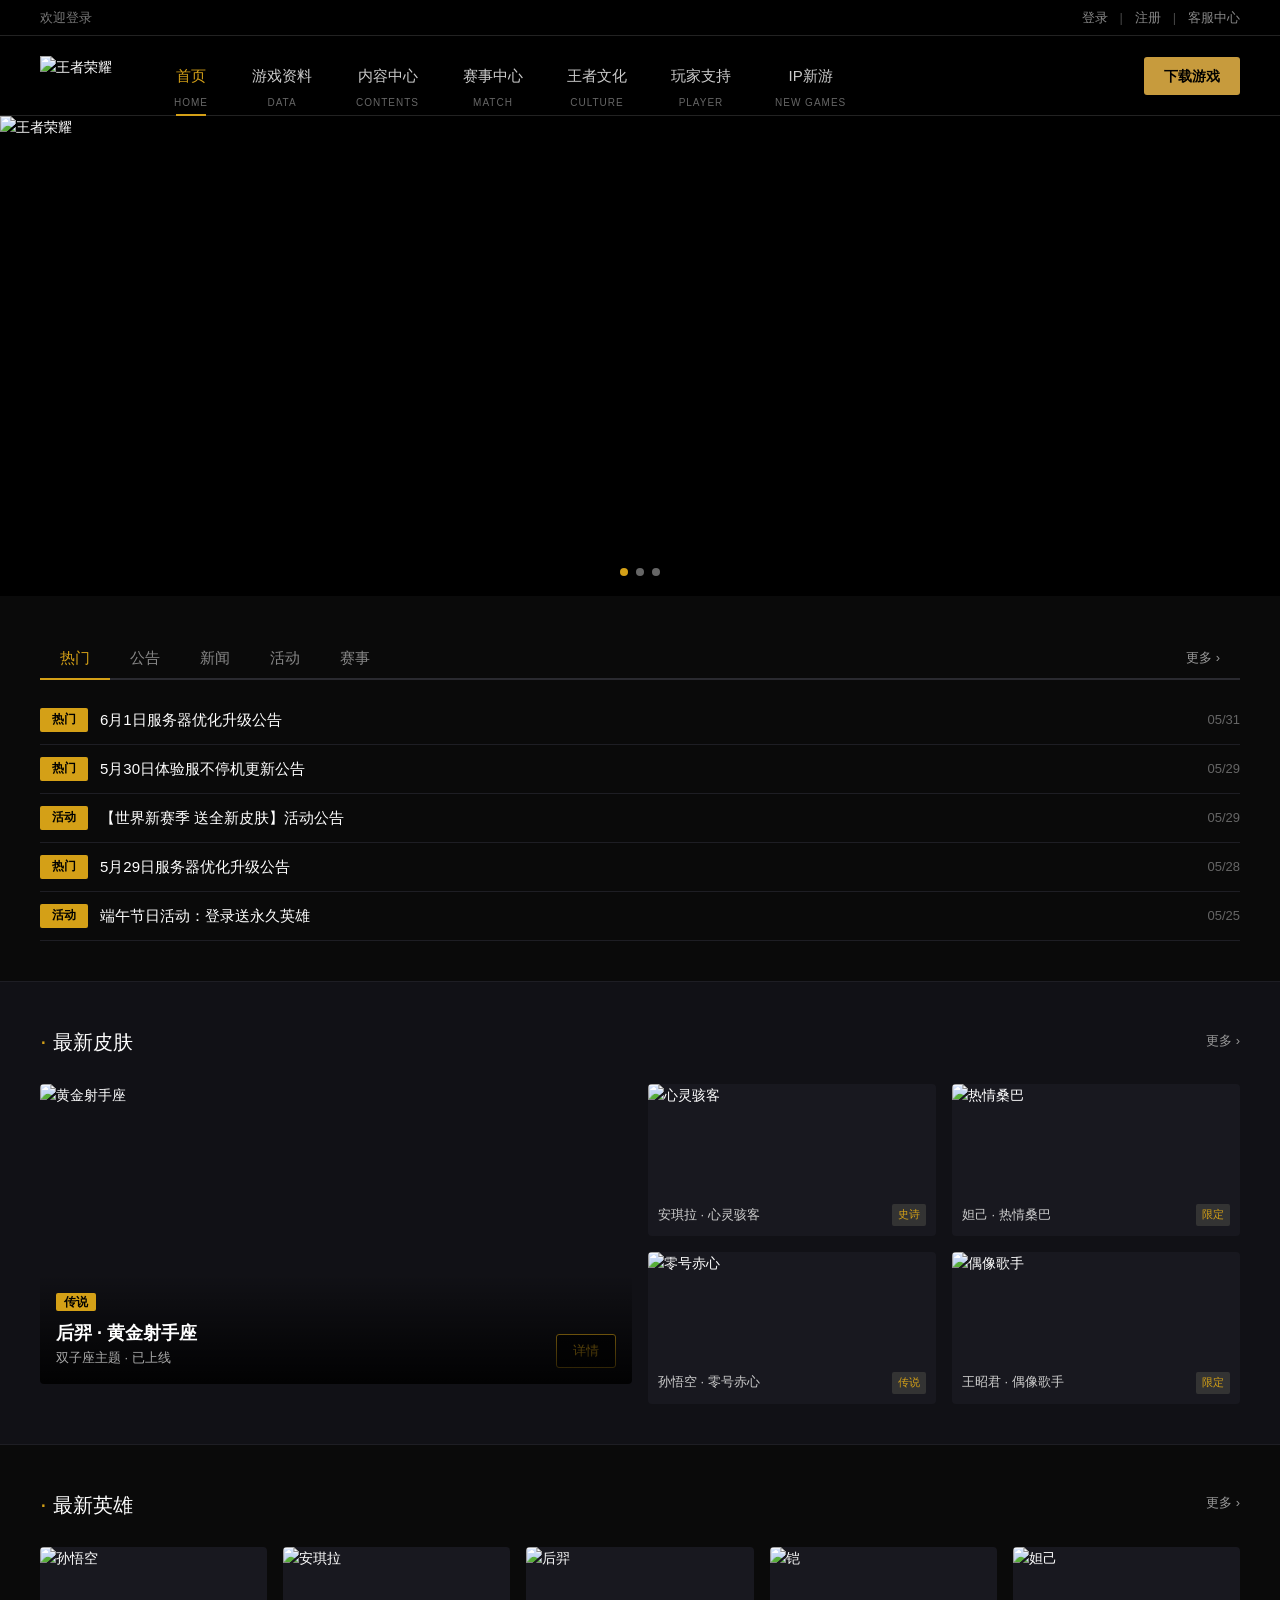
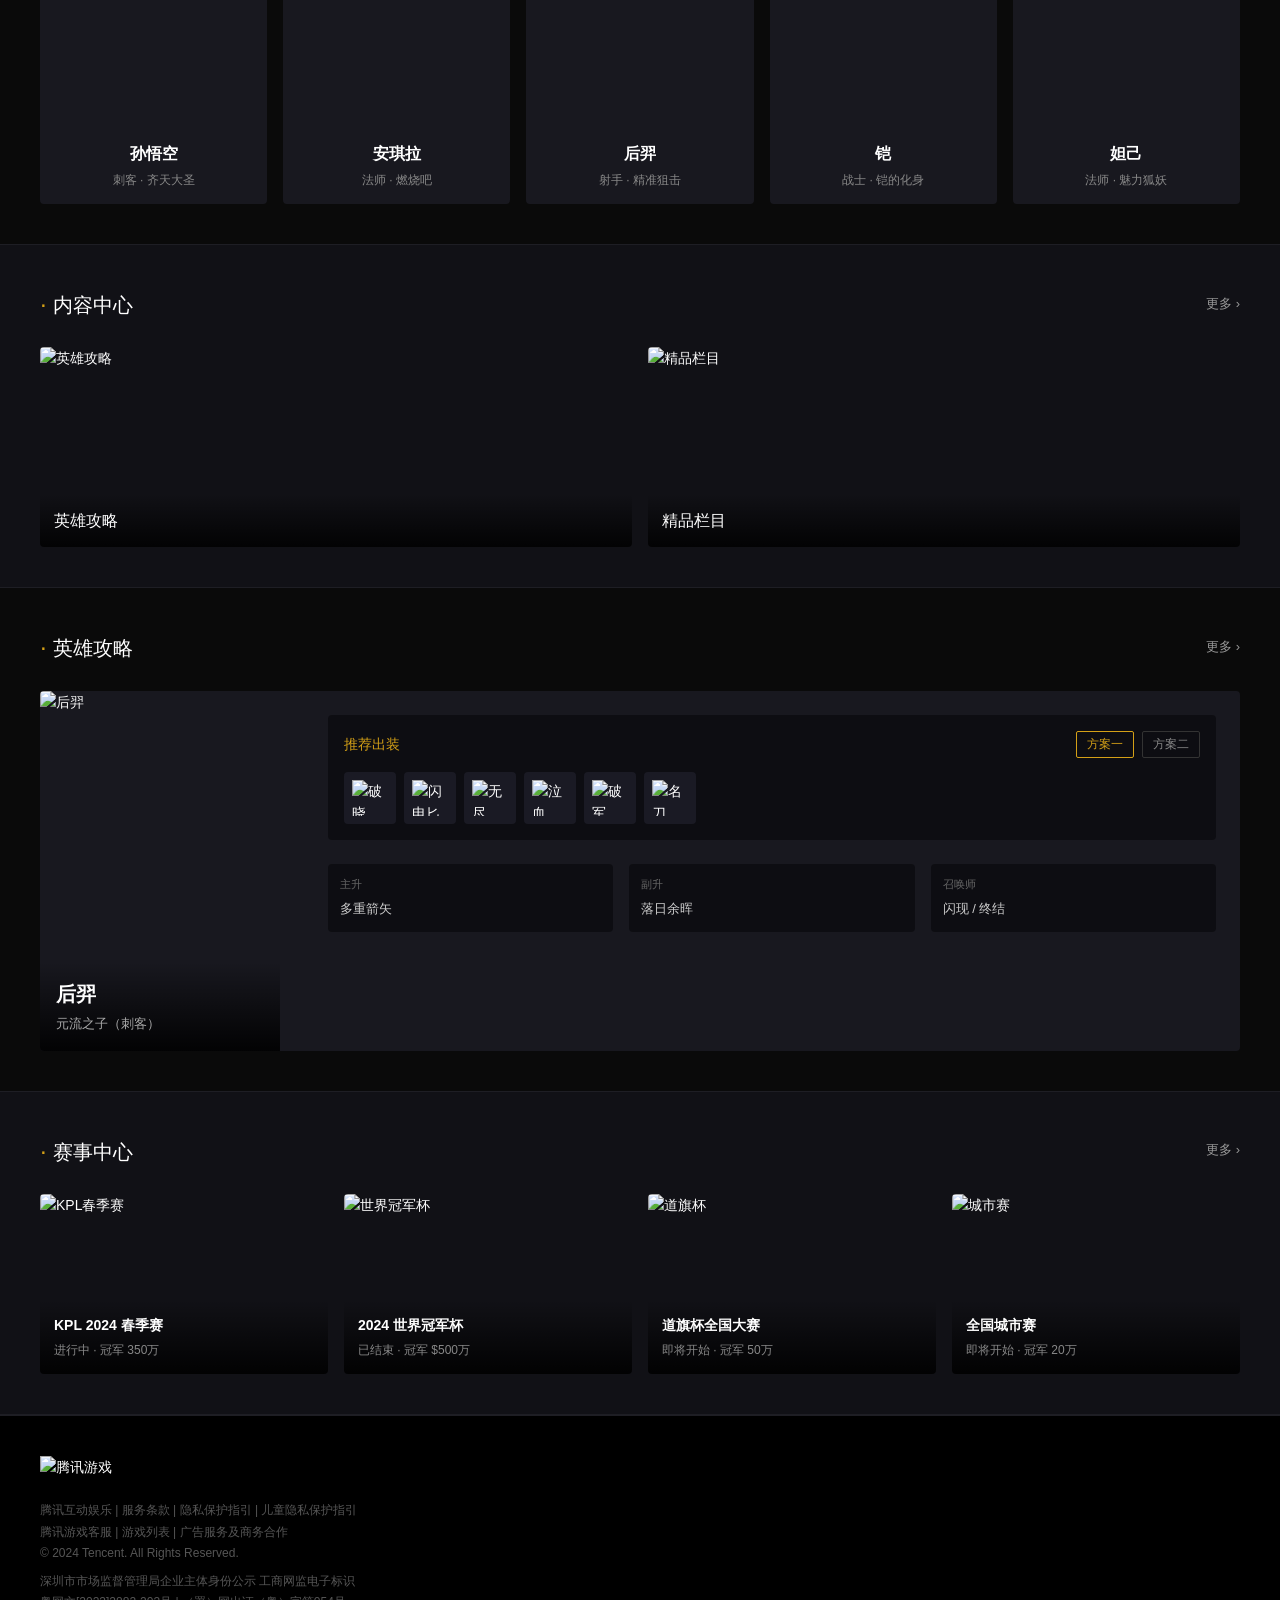
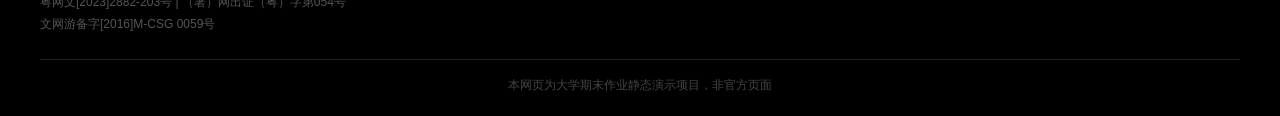
==== commit 87d9d809: "feat: 添加完整移动端响应式适配 移动端适配（375px~767px）： - 顶部工具栏：隐藏 - 主导航：汉堡菜单按钮，展开式下拉导航 - Banner：高度200px - 新闻列表：Tab横向" ====
--- a/index.html
+++ b/index.html
@@ -83,6 +83,13 @@
             <!-- 右侧下载按钮 -->
             <div class="header-right">
                 <a href="download.html" class="btn-download-header">下载游戏</a>
+            </div>
+
+            <!-- 汉堡菜单按钮 -->
+            <div class="hamburger-btn" onclick="toggleMobileMenu()">
+                <span></span>
+                <span></span>
+                <span></span>
             </div>
         </div>
     </header>
--- a/style.css
+++ b/style.css
@@ -27,7 +27,7 @@
     font-family: "Microsoft YaHei", "PingFang SC", "Helvetica Neue", Helvetica, Arial, sans-serif;
     font-size: 14px;
     line-height: 1.6;
-    min-width: 1200px; /* 官方最小宽度 */
+    min-width: unset;
 }
 
 /* ---------- 2. 通用 ---------- */
@@ -965,4 +965,310 @@
     background: var(--color-primary);
     border-color: var(--color-primary);
     color: #000;
+}
+
+/* ============================================
+   ---------- 25. 响应式（移动端） ----------
+   ============================================ */
+
+/* ---- 移动端：375px ~ 767px ---- */
+@media screen and (max-width: 767px) {
+
+    /* 重置容器宽度 */
+    .container {
+        width: 100%;
+        padding: 0 15px;
+    }
+
+    /* 顶部工具栏：隐藏 */
+    .top-bar {
+        display: none;
+    }
+
+    /* 主导航：汉堡菜单 */
+    .header {
+        height: 50px;
+        position: sticky;
+        top: 0;
+        z-index: 999;
+    }
+    .header-inner {
+        height: 50px;
+        justify-content: space-between;
+        padding: 0 15px;
+    }
+    .logo img {
+        height: 28px;
+    }
+    .main-nav {
+        display: none;
+        position: fixed;
+        top: 50px;
+        left: 0;
+        right: 0;
+        background: #0a0a0a;
+        border-bottom: 1px solid #222;
+        z-index: 998;
+    }
+    .main-nav.open {
+        display: block;
+    }
+    .nav-list {
+        flex-direction: column;
+        gap: 0;
+    }
+    .nav-item a {
+        height: 48px;
+        line-height: 48px;
+        padding: 0 20px;
+        font-size: 15px;
+        border-bottom: 1px solid #1a1a1a;
+        display: flex;
+        justify-content: space-between;
+        align-items: center;
+    }
+    .nav-item a .nav-en {
+        font-size: 10px;
+        color: #555;
+        margin-left: 8px;
+    }
+    .header-right {
+        display: none;
+    }
+    .hamburger-btn {
+        display: flex;
+        flex-direction: column;
+        justify-content: center;
+        align-items: center;
+        width: 40px;
+        height: 40px;
+        cursor: pointer;
+        gap: 5px;
+    }
+    .hamburger-btn span {
+        display: block;
+        width: 22px;
+        height: 2px;
+        background: #ccc;
+        transition: all 0.3s;
+    }
+    .hamburger-btn.active span:nth-child(1) {
+        transform: rotate(45deg) translate(5px, 5px);
+    }
+    .hamburger-btn.active span:nth-child(2) { opacity: 0; }
+    .hamburger-btn.active span:nth-child(3) {
+        transform: rotate(-45deg) translate(5px, -5px);
+    }
+
+    /* Banner */
+    .home-banner {
+        height: 200px;
+    }
+
+    /* 新闻列表：横向滚动 */
+    .news-tab-bar {
+        overflow-x: auto;
+        -webkit-overflow-scrolling: touch;
+    }
+    .news-tab-bar a {
+        padding: 0 14px;
+        font-size: 14px;
+        white-space: nowrap;
+    }
+    .news-row {
+        padding: 10px 0;
+    }
+    .news-title {
+        font-size: 14px;
+        overflow: hidden;
+        text-overflow: ellipsis;
+        white-space: nowrap;
+    }
+    .news-date { display: none; }
+
+    /* 最新皮肤 */
+    .skin-showcase {
+        grid-template-columns: 1fr;
+        gap: 12px;
+    }
+    .skin-main-card {
+        height: 200px;
+    }
+    .skin-sub-list {
+        grid-template-columns: 1fr 1fr;
+        gap: 10px;
+    }
+    .skin-sub-card img {
+        height: 90px;
+    }
+
+    /* 最新英雄 */
+    .hero-list-official {
+        display: grid;
+        grid-template-columns: 1fr 1fr;
+        gap: 10px;
+    }
+    .hero-item-card { flex: unset; }
+    .hero-item-img { height: 140px; }
+    .hero-item-info h3 { font-size: 14px; }
+
+    /* 内容中心 */
+    .content-center-grid {
+        grid-template-columns: 1fr;
+        gap: 10px;
+    }
+    .content-card-type { height: 150px; }
+
+    /* 英雄攻略 */
+    .hero-guide-main {
+        grid-template-columns: 1fr;
+    }
+    .hero-guide-left { height: 240px; }
+    .guide-items { flex-wrap: wrap; }
+
+    /* 赛事卡片 */
+    .esports-home-grid {
+        grid-template-columns: 1fr 1fr;
+        gap: 10px;
+    }
+    .esports-home-card { height: 130px; }
+
+    /* 内页页面 Banner */
+    .page-banner {
+        height: 120px;
+    }
+    .page-banner h1 { font-size: 22px; }
+    .page-banner p { font-size: 13px; }
+
+    /* 筛选栏 */
+    .filter-bar {
+        overflow-x: auto;
+        -webkit-overflow-scrolling: touch;
+    }
+    .filter-btn {
+        padding: 0 14px;
+        font-size: 13px;
+        white-space: nowrap;
+    }
+
+    /* 英雄网格 */
+    .hero-grid {
+        grid-template-columns: repeat(3, 1fr);
+        gap: 10px;
+    }
+    .hero-card-wrap img { height: 110px; }
+
+    /* 新闻列表（内页） */
+    .news-list-item {
+        flex-direction: column;
+        gap: 10px;
+    }
+    .news-list-item img {
+        width: 100%;
+        height: 160px;
+    }
+
+    /* 视频网格 */
+    .video-grid {
+        grid-template-columns: 1fr 1fr;
+        gap: 12px;
+    }
+    .video-thumbnail { height: 120px; }
+
+    /* 赛事卡 */
+    .esports-cards {
+        grid-template-columns: 1fr 1fr;
+        gap: 12px;
+    }
+    .esports-card img { height: 100px; }
+
+    /* 英雄详情 */
+    .hero-detail-wrapper {
+        grid-template-columns: 1fr;
+    }
+    .hero-detail-left img { max-width: 280px; margin: 0 auto; }
+
+    /* 下载页 */
+    .download-platforms {
+        grid-template-columns: 1fr;
+        gap: 16px;
+    }
+    .platform-card { padding: 24px 20px; }
+
+    /* 联系页表单 */
+    .form-box {
+        padding: 24px 16px;
+    }
+
+    /* 英雄筛选栏滚动 */
+    .hero-filter-scroll {
+        display: flex;
+        overflow-x: auto;
+        -webkit-overflow-scrolling: touch;
+        gap: 8px;
+        padding-bottom: 8px;
+    }
+
+    /* Footer */
+    .footer-content { padding: 0 15px; }
+    .footer-left p { font-size: 11px; }
+
+    /* 回顶部 */
+    .back-to-top {
+        bottom: 20px;
+        right: 20px;
+        width: 36px;
+        height: 36px;
+        font-size: 16px;
+    }
+}
+
+/* ---- 平板：768px ~ 1023px ---- */
+@media screen and (min-width: 768px) and (max-width: 1023px) {
+
+    .container {
+        width: 100%;
+        padding: 0 20px;
+    }
+
+    .hamburger-btn { display: none; }
+
+    /* 新闻 Tab 滚动 */
+    .news-tab-bar {
+        overflow-x: auto;
+    }
+    .news-tab-bar a {
+        white-space: nowrap;
+    }
+
+    /* 皮肤 2列 */
+    .skin-showcase {
+        grid-template-columns: 1fr;
+    }
+
+    /* 英雄 3列 */
+    .hero-list-official {
+        grid-template-columns: repeat(3, 1fr);
+        gap: 12px;
+    }
+
+    /* 赛事 3列 */
+    .esports-home-grid {
+        grid-template-columns: repeat(3, 1fr);
+    }
+
+    /* 视频 2列 */
+    .video-grid {
+        grid-template-columns: repeat(2, 1fr);
+    }
+
+    /* 英雄网格 */
+    .hero-grid {
+        grid-template-columns: repeat(4, 1fr);
+    }
+}
+
+/* ---- 桌面：1024px 及以上 ---- */
+@media screen and (min-width: 1024px) {
+    .hamburger-btn { display: none; }
 }
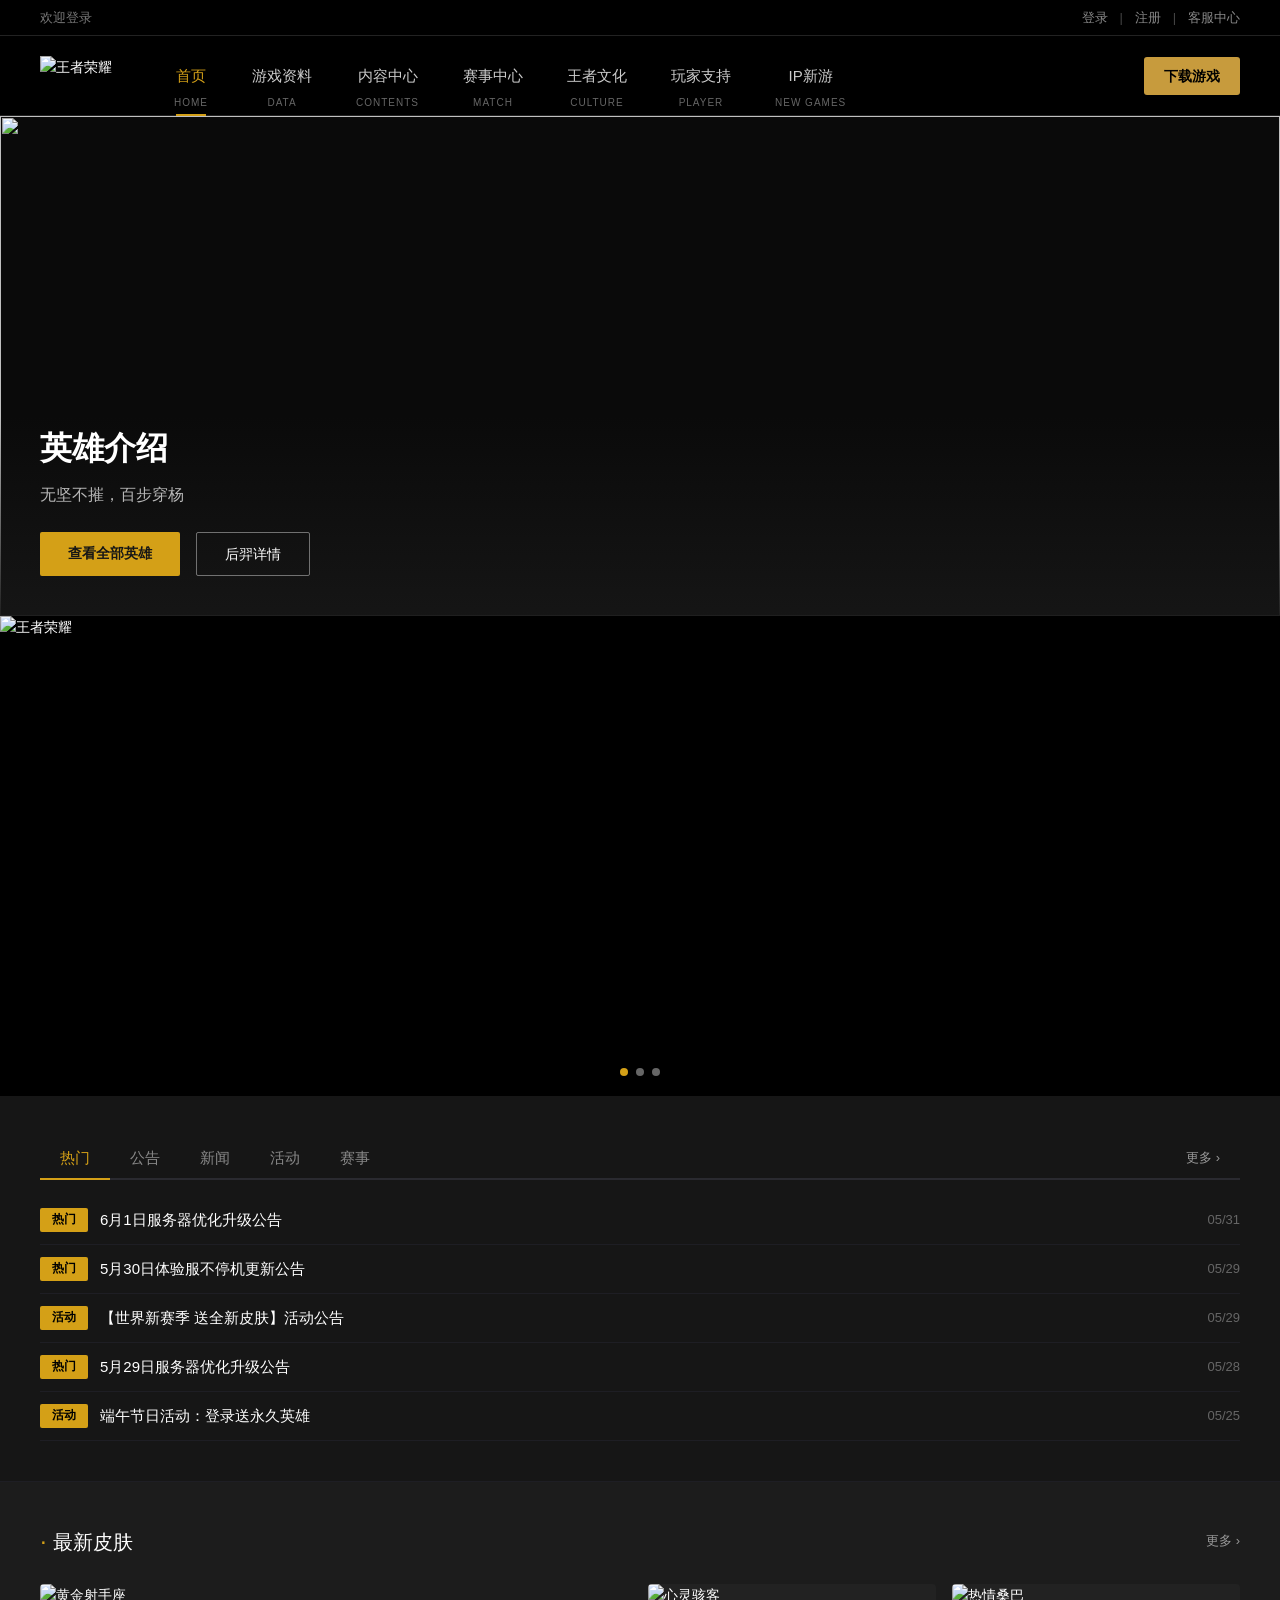
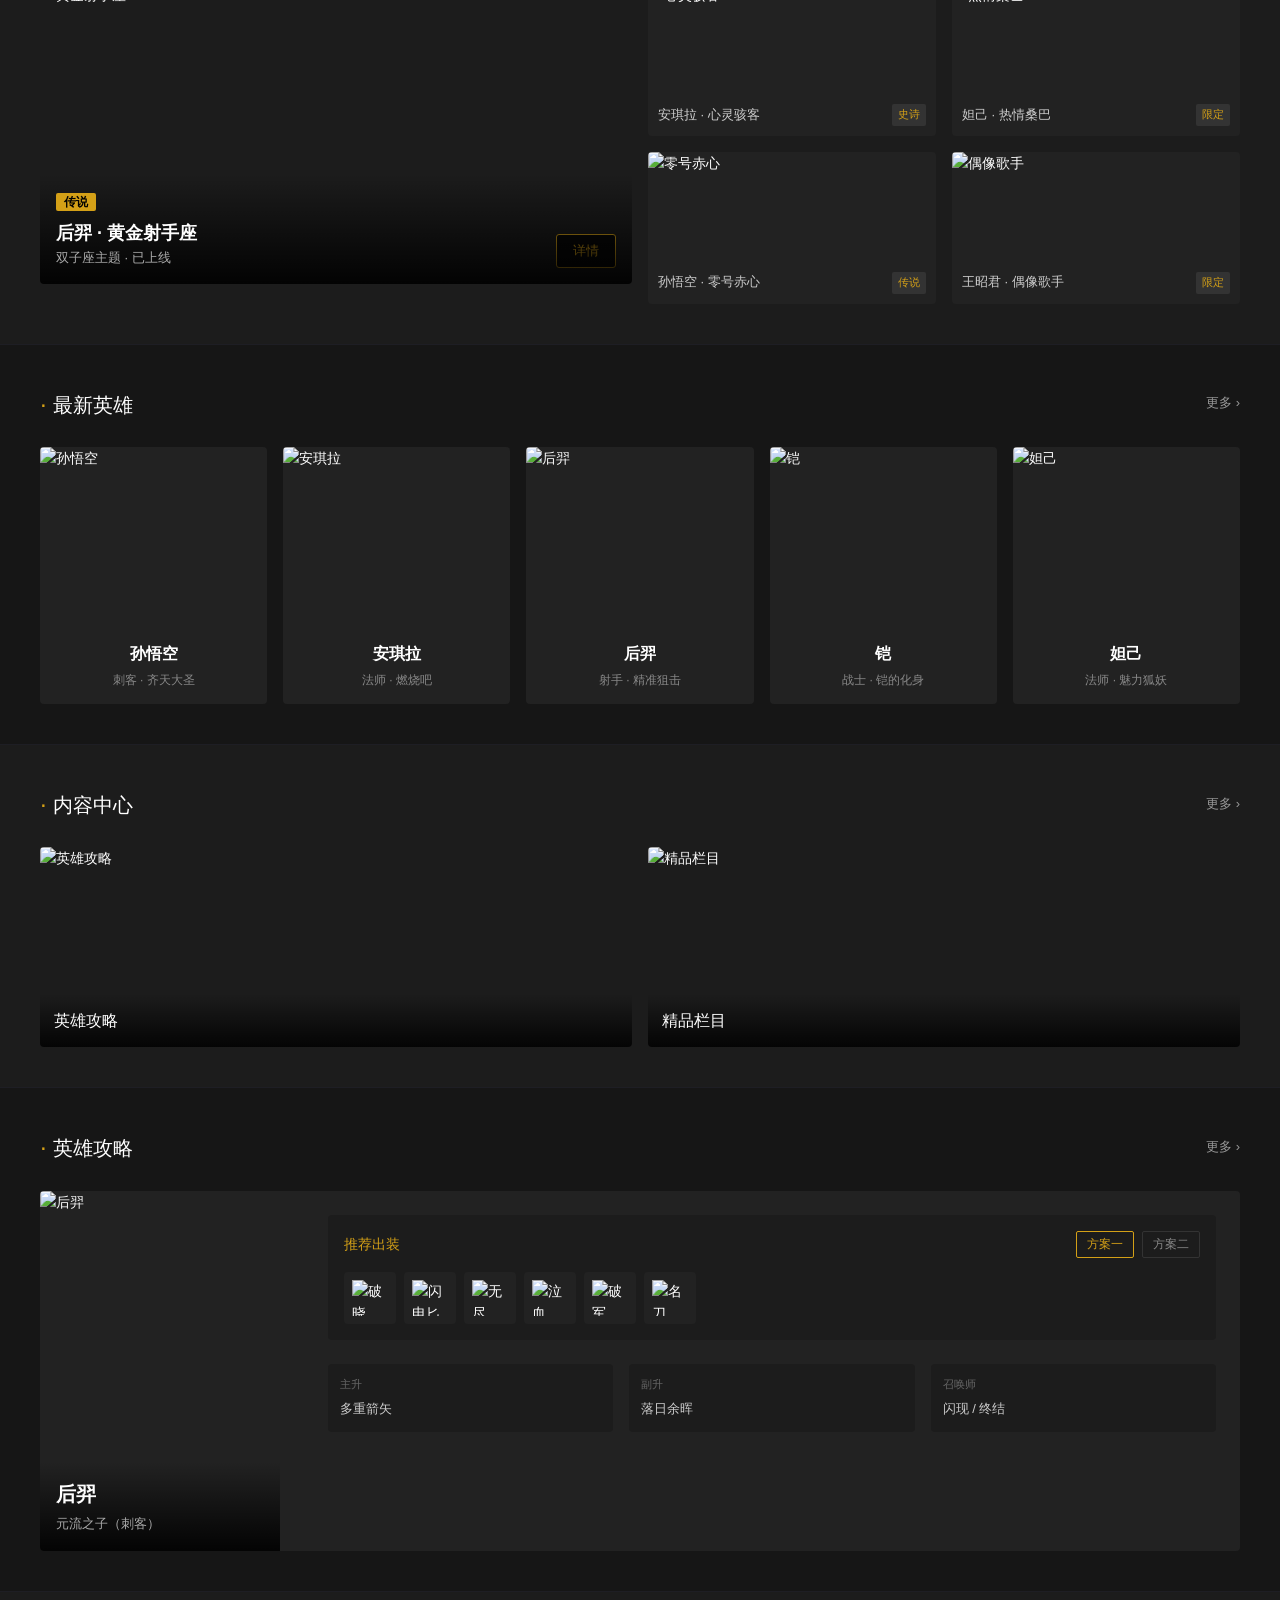
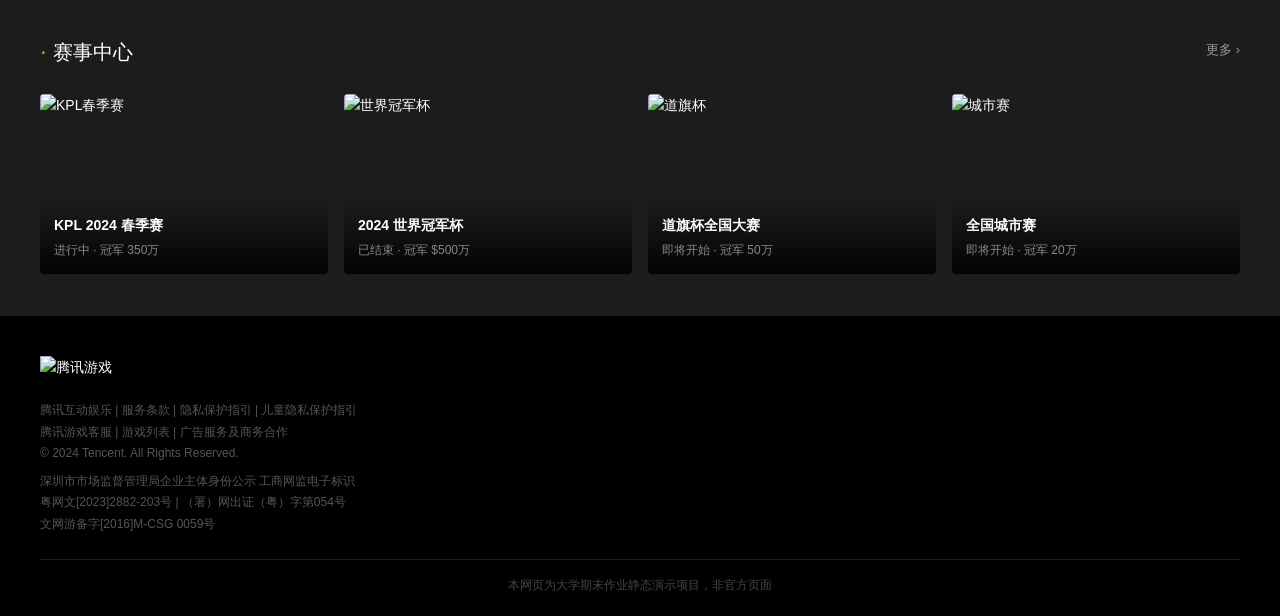
==== commit d7140b46: "feat: 首页顶部添加英雄大图展示区 对标官方实现方式： - 用 <img> 标签而非 CSS background-image - object-fit: cover 让图片填充 - 底部渐变遮罩" ====
--- a/index.html
+++ b/index.html
@@ -96,6 +96,23 @@
 
     <!-- ===== 主内容 ===== -->
     <main class="home-main">
+
+        <!-- ===== 0. 英雄大图展示区 ===== -->
+        <section class="hero-zone">
+            <div class="hero-zone-bg">
+                <img src="https://game.gtimg.cn/images/yxzj/img201606/hero_whole/111.jpg" alt="">
+            </div>
+            <div class="container hero-zone-content">
+                <div class="hero-zone-title">
+                    <h2>英雄介绍</h2>
+                    <p>无坚不摧，百步穿杨</p>
+                </div>
+                <div class="hero-zone-cta">
+                    <a href="heroes.html" class="btn-hero">查看全部英雄</a>
+                    <a href="hero-detail.html" class="btn-hero-outline">后羿详情</a>
+                </div>
+            </div>
+        </section>
 
         <!-- ===== 1. Banner 轮播 ===== -->
         <section class="home-banner">
--- a/style.css
+++ b/style.css
@@ -5,9 +5,10 @@
 
 /* ---------- 0. 变量 ---------- */
 :root {
-    --bg: #0a0a0a;
-    --bg-section: #111116;
-    --bg-card: #18181f;
+    /* 官方背景色体系 */
+    --bg: #161616;           /* 页面主背景 = 官方 body 背景 */
+    --bg-section: #1c1c1c;   /* 区块背景，比主背景浅一点 */
+    --bg-card: #222222;      /* 卡片背景，再浅一点 */
     --color-primary: #c79b3d;
     --color-primary-dark: #a07a2e;
     --color-gold: #d4a017;
@@ -169,6 +170,86 @@
     border-bottom: 1px solid #1e1e24;
 }
 
+/* ---------- 6.1 英雄大图展示区（对标官方 banner 区块）---------- */
+.hero-zone {
+    position: relative;
+    width: 100%;
+    height: 500px;
+    overflow: hidden;
+    background: #0a0a0a;
+}
+.hero-zone-bg {
+    position: absolute;
+    left: 50%;
+    transform: translateX(-50%);
+    width: 100%;
+    max-width: 1920px;
+    height: 100%;
+}
+.hero-zone-bg img {
+    width: 100%;
+    height: 100%;
+    object-fit: cover;
+    display: block;
+}
+/* 半透明遮罩，让文字清晰可读 */
+.hero-zone::after {
+    content: '';
+    position: absolute;
+    left: 0;
+    right: 0;
+    bottom: 0;
+    height: 200px;
+    background: linear-gradient(transparent, rgba(22,22,22,0.95));
+}
+.hero-zone-content {
+    position: relative;
+    z-index: 2;
+    height: 100%;
+    display: flex;
+    flex-direction: column;
+    justify-content: flex-end;
+    padding-bottom: 40px;
+}
+.hero-zone-title h2 {
+    font-size: 32px;
+    color: #fff;
+    margin-bottom: 8px;
+    font-weight: bold;
+}
+.hero-zone-title p {
+    font-size: 16px;
+    color: rgba(255,255,255,0.7);
+    margin-bottom: 24px;
+}
+.hero-zone-cta {
+    display: flex;
+    gap: 16px;
+}
+.btn-hero {
+    padding: 10px 28px;
+    background: var(--color-gold);
+    color: #161616;
+    font-size: 14px;
+    font-weight: bold;
+    border-radius: 2px;
+    transition: background 0.2s;
+}
+.btn-hero:hover { background: #e8b83a; }
+.btn-hero-outline {
+    padding: 10px 28px;
+    background: transparent;
+    color: #fff;
+    font-size: 14px;
+    border: 1px solid rgba(255,255,255,0.4);
+    border-radius: 2px;
+    transition: all 0.2s;
+}
+.btn-hero-outline:hover {
+    border-color: var(--color-gold);
+    color: var(--color-gold);
+}
+
 /* 小节标题 */
 .section-header {
     display: flex;
@@ -471,7 +552,7 @@
 
 /* 出装 */
 .guide-builds {
-    background: #0d0d12;
+    background: var(--bg-section);
     border-radius: 4px;
     padding: 16px;
 }
@@ -505,7 +586,7 @@
 .guide-item {
     width: 52px;
     height: 52px;
-    background: #1a1a24;
+    background: var(--bg-card);
     border-radius: 4px;
     overflow: hidden;
     display: flex;
@@ -521,7 +602,7 @@
 }
 .guide-skill-row {
     flex: 1;
-    background: #0d0d12;
+    background: var(--bg-section);
     padding: 12px;
     border-radius: 4px;
 }
@@ -607,7 +688,7 @@
 /* ---------- 15. 页面 Banner（内页） ---------- */
 .page-banner {
     height: 200px;
-    background: linear-gradient(135deg, #0a0a0a 0%, #1a1208 100%);
+    background: linear-gradient(180deg, #161616 0%, #1c1c1c 100%);
     display: flex;
     flex-direction: column;
     align-items: center;
@@ -912,7 +993,7 @@
 .form-group textarea {
     width: 100%;
     padding: 12px 16px;
-    background: #0d0d12;
+    background: var(--bg-section);
     border: 1px solid #2a2a30;
     border-radius: 4px;
     color: #ccc;
@@ -1006,7 +1087,7 @@
         top: 50px;
         left: 0;
         right: 0;
-        background: #0a0a0a;
+        background: var(--bg);
         border-bottom: 1px solid #222;
         z-index: 998;
     }
@@ -1221,6 +1302,18 @@
         height: 36px;
         font-size: 16px;
     }
+
+    /* 英雄大图展示区 */
+    .hero-zone {
+        height: 300px;
+    }
+    .hero-zone-title h2 { font-size: 22px; }
+    .hero-zone-title p { font-size: 14px; margin-bottom: 16px; }
+    .hero-zone-cta { gap: 12px; }
+    .btn-hero, .btn-hero-outline {
+        padding: 8px 20px;
+        font-size: 13px;
+    }
 }
 
 /* ---- 平板：768px ~ 1023px ---- */
